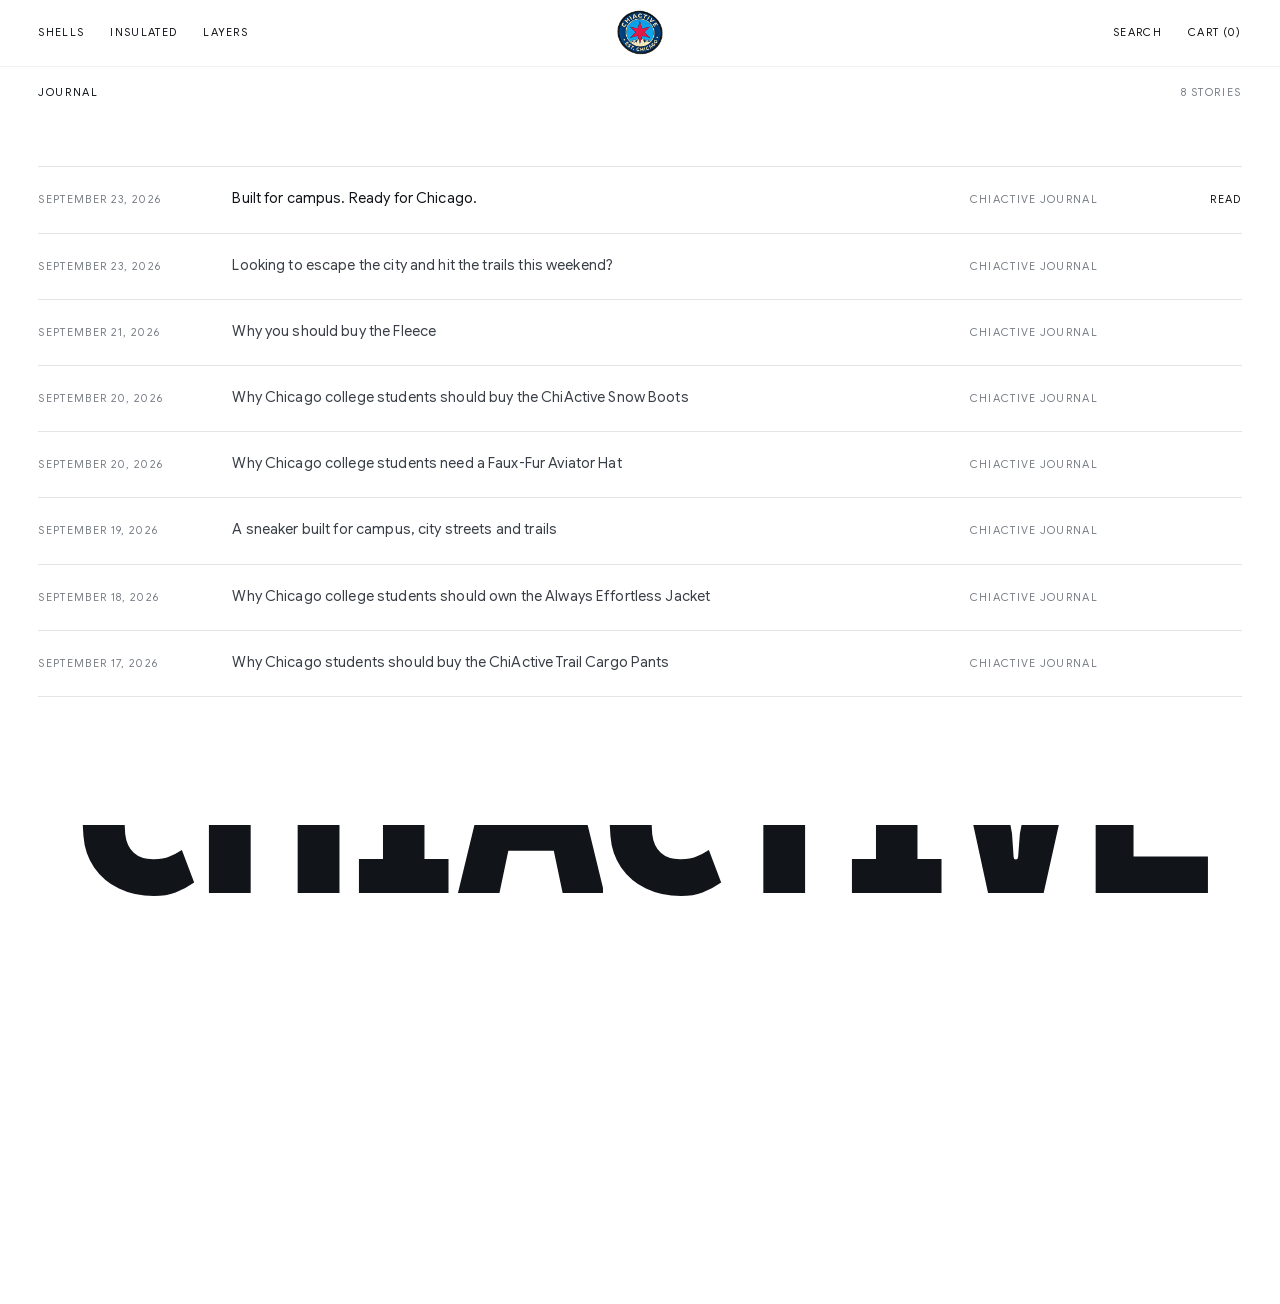
==== blog/index.html @ e617e43b "Update site" ====
<!DOCTYPE html>
<html lang="en" data-root="../">
<head>
<meta charset="UTF-8">
<meta name="viewport" content="width=device-width, initial-scale=1">
<title>Journal | ChiActive</title>
<meta name="description" content="Gear notes, Chicago weather and campus life, written by ChiActive students.">
<link rel="icon" href="../images/logo-badge-160.png">
<meta name="theme-color" content="#ffffff">
<meta property="og:type" content="website">
<meta property="og:site_name" content="ChiActive">
<meta property="og:title" content="Journal | ChiActive">
<meta property="og:description" content="Gear notes, Chicago weather and campus life, written by ChiActive students.">
<meta property="og:image" content="https://myraune.github.io/chiactive/images/ai/og-image.jpg">
<meta name="twitter:card" content="summary_large_image">
<link rel="stylesheet" href="../styles.css?v=c41">
</head>
<body>
<a class="skip" href="#main">Skip to content</a>
<div class="site-top">
<header class="e-hdr">
  <nav class="hdr-nav" aria-label="Main"><button class="menu-btn" type="button" aria-expanded="false" aria-controls="menu">Menu</button><a href="../shop.html#shells">Shells</a><a href="../shop.html#insulated">Insulated</a><a href="../shop.html#layers">Layers</a></nav>
  <a class="e-logo e-badge" href="../index.html" aria-label="ChiActive home"><img src="../images/logo-badge-160.png" alt="" width="46" height="46"></a>
  <div class="e-tools"><button type="button" data-open-search>Search</button><button type="button" data-open-cart aria-label="Open cart">Cart <span class="cart-count" aria-live="polite">0</span></button></div>
</header>
</div>
<div class="menu" id="menu" hidden><nav aria-label="Menu"><a href="../shop.html">Shop</a><a href="../shop.html#shells">Shells</a><a href="../shop.html#insulated">Insulated</a><a href="../shop.html#layers">Layers</a><a href="../blog/index.html">Journal</a><a href="../about.html">About</a></nav><div class="menu-sub"><a class="link" href="../checkout.html">Checkout</a></div></div>

<main id="main">
  <div class="page-bar"><h1>Journal</h1><span></span><p class="count">8 stories</p></div>
  <section class="jr"><ul class="jr-list"><li><a href="chiactive-urban-campus-backpack.html"><span class="jr-date">September 23, 2026</span><span class="jr-t">Built for campus. Ready for Chicago.</span><span class="jr-by" data-author>ChiActive Journal</span><span class="jr-go">Read</span></a></li><li><div><span class="jr-date">September 23, 2026</span><span class="jr-t">Looking to escape the city and hit the trails this weekend?</span><span class="jr-by" data-author>ChiActive Journal</span><span class="jr-go"></span></div></li><li><div><span class="jr-date">September 21, 2026</span><span class="jr-t">Why you should buy the Fleece</span><span class="jr-by" data-author>ChiActive Journal</span><span class="jr-go"></span></div></li><li><div><span class="jr-date">September 20, 2026</span><span class="jr-t">Why Chicago college students should buy the ChiActive Snow Boots</span><span class="jr-by" data-author>ChiActive Journal</span><span class="jr-go"></span></div></li><li><div><span class="jr-date">September 20, 2026</span><span class="jr-t">Why Chicago college students need a Faux-Fur Aviator Hat</span><span class="jr-by" data-author>ChiActive Journal</span><span class="jr-go"></span></div></li><li><div><span class="jr-date">September 19, 2026</span><span class="jr-t">A sneaker built for campus, city streets and trails</span><span class="jr-by" data-author>ChiActive Journal</span><span class="jr-go"></span></div></li><li><div><span class="jr-date">September 18, 2026</span><span class="jr-t">Why Chicago college students should own the Always Effortless Jacket</span><span class="jr-by" data-author>ChiActive Journal</span><span class="jr-go"></span></div></li><li><div><span class="jr-date">September 17, 2026</span><span class="jr-t">Why Chicago students should buy the ChiActive Trail Cargo Pants</span><span class="jr-by" data-author>ChiActive Journal</span><span class="jr-go"></span></div></li></ul></section>
</main>
<footer class="ftr">
  <div><p class="ftr-tag">Built for the four-season city.</p><p class="ftr-note">ChiActive Collection 01. Six jackets designed for Chicago college students. A class project for Intro to Interactive Marketing: nothing is for sale and no payment is taken.</p></div>
  <div><h2>Shop</h2><ul><li><a href="../shop.html#shells">Shells</a></li><li><a href="../shop.html#insulated">Insulated</a></li><li><a href="../shop.html#layers">Layers</a></li><li><a href="../shop.html">All jackets</a></li></ul></div>
  <div><h2>ChiActive</h2><ul><li><a href="../about.html">About</a></li><li><a href="../blog/index.html">Journal</a></li><li><a href="../checkout.html">Checkout</a></li></ul></div>
  <p class="ftr-word" aria-hidden="true" data-split="chars">CHIACTIVE</p>
</footer>
<script src="../js/products.js?v=c41"></script>
<script src="../js/main.js?v=c41"></script>
<script src="../js/motion.js?v=c41"></script>
</body>
</html>
---- styles.css ----
/* ChiActive — shared styles, v3 "Collection 01"
   Ultra-minimal storefront for ChiActive's own jackets. White page, small type, generous space.
   Product photos sit on pure white (images/ai/white/); --tile is overridden to white at the end of this file.
   Brand color only where it means something: cyan for focus and active states, red for sale.
   Brand source: ../brand-guidelines.md. The concept homepages in concepts/ load this file too
   (for the cart drawer, search and concept switcher) and add their own styles on top. */

/* ---------- Fonts (local, offline) ---------- */
@font-face { font-family: 'Finlandica Headline'; src: url('fonts/Finlandica-Bold.woff2') format('woff2'); font-weight: 700; font-display: swap; }
@font-face { font-family: 'Finlandica Headline'; src: url('fonts/Finlandica-Regular.woff2') format('woff2'); font-weight: 400; font-display: swap; }
@font-face { font-family: 'Google Sans'; src: url('fonts/GoogleSansFlex-Variable.woff2') format('woff2'); font-weight: 100 1000; font-display: swap; }

/* ---------- Tokens ---------- */
:root {
  --primary: #41B6E6;     /* cyan: focus, active states */
  --secondary: #2F3F53;   /* navy */
  --accent: #E4022B;      /* Chicago star red: sale */
  --cream: #F5E7BE;

  --bg: #FFFFFF;
  --tile: #EBEBED;        /* matches the studio photo backdrop */
  --line: #E4E4E7;
  --ink: #111418;         /* text */
  --muted: #7A7F87;

  --font-head: 'Finlandica Headline', 'Arial Narrow', 'Helvetica Neue', Arial, sans-serif;
  --font-body: 'Google Sans', 'Helvetica Neue', Arial, system-ui, sans-serif;
  --gutter: clamp(16px, 3vw, 40px);
  --header-h: 56px;
  --ease: cubic-bezier(.22, .61, .36, 1);   /* soft ease-out */
  --slow: 1.6s;
  --soft: .45s;
}

/* ---------- Base ---------- */
*, *::before, *::after { box-sizing: border-box; }
html { -webkit-text-size-adjust: 100%; }
body { margin: 0; background: var(--bg); color: var(--ink); font: 400 13px/1.6 var(--font-body); letter-spacing: .01em; -webkit-font-smoothing: antialiased; }
img { max-width: 100%; display: block; }
a { color: inherit; }
button { font: inherit; color: inherit; }
[hidden] { display: none !important; }
:focus-visible { outline: 2px solid var(--primary); outline-offset: 3px; }
.skip { position: absolute; left: 8px; top: -60px; z-index: 100; padding: 10px 14px; background: var(--ink); color: #fff; }
.skip:focus { top: 8px; }
.sr-only { position: absolute; width: 1px; height: 1px; overflow: hidden; clip: rect(0 0 0 0); white-space: nowrap; }
.wrap { padding-inline: var(--gutter); }

/* ---------- Type ---------- */
h1, h2, h3 { font-family: var(--font-head); font-weight: 400; text-transform: uppercase; letter-spacing: .02em; line-height: 1.05; margin: 0; text-wrap: balance; }
p { margin: 0; }
.small { font-size: 11px; letter-spacing: .12em; text-transform: uppercase; }
.muted { color: var(--muted); }
.link { font-size: 11px; letter-spacing: .12em; text-transform: uppercase; text-decoration: none; padding-bottom: 3px; background: linear-gradient(currentColor, currentColor) 0 100% / 100% 1px no-repeat; transition: background-size var(--soft) var(--ease), opacity var(--soft) var(--ease); }
.link:hover { background-size: 35% 1px; }

.btn {
  display: inline-flex; align-items: center; justify-content: center; gap: 12px;
  min-height: 46px; padding: 0 24px; border: 1px solid var(--ink); background: var(--ink); color: #fff;
  font: 500 11px var(--font-body); letter-spacing: .14em; text-transform: uppercase; text-decoration: none; cursor: pointer;
  transition: background var(--soft) var(--ease), color var(--soft) var(--ease), border-color var(--soft) var(--ease);
}
.btn:hover { background: transparent; color: var(--ink); }
.btn-block { width: 100%; }
.btn:disabled { opacity: .35; cursor: not-allowed; }

/* ---------- Header ---------- */
.hdr { position: sticky; top: 0; z-index: 40; background: rgba(255,255,255,.94); backdrop-filter: blur(10px); -webkit-backdrop-filter: blur(10px); }
.hdr-in { display: grid; grid-template-columns: 1fr auto 1fr; align-items: center; height: var(--header-h); padding-inline: var(--gutter); }
.hdr-nav { display: flex; gap: 26px; }
.hdr-nav a, .hdr-tools button, .menu-btn { font-size: 11px; letter-spacing: .14em; text-transform: uppercase; text-decoration: none; background: none; border: 0; padding: 6px 0; cursor: pointer; color: var(--ink); }
.hdr-nav a, .hdr-tools button { transition: opacity var(--soft) var(--ease); }
.hdr-nav a:hover, .hdr-tools button:hover { opacity: .5; }
.hdr-nav a[aria-current="page"] { border-bottom: 1px solid var(--ink); }
.menu-btn { display: none; }
.hdr-logo img { width: 34px; height: 34px; }
.hdr-tools { justify-self: end; display: flex; gap: 22px; }
.hdr-tools svg { display: none; }
.cart-count::before { content: "("; } .cart-count::after { content: ")"; }
.cart-count.bump { animation: bump .4s var(--ease); display: inline-block; }
@keyframes bump { 40% { color: var(--primary); transform: translateY(-2px); } }
.menu { position: fixed; inset: var(--header-h) 0 0 0; z-index: 39; background: #fff; padding: 24px var(--gutter); display: grid; align-content: start; gap: 28px; overflow-y: auto; }
.menu nav { display: grid; }
.menu nav a { font: 400 2.2rem/1.1 var(--font-head); text-transform: uppercase; text-decoration: none; padding: 10px 0; border-bottom: 1px solid var(--line); }
.menu .menu-sub { display: flex; gap: 20px; flex-wrap: wrap; }

/* ---------- Home ---------- */
.hero { position: relative; height: calc(100svh - var(--header-h)); min-height: 520px; max-height: 1000px; overflow: hidden; background: var(--tile); }
.hero img { width: 100%; height: 100%; object-fit: cover; object-position: 30% 40%; }
.hero-cap { position: absolute; left: var(--gutter); bottom: 28px; display: grid; gap: 10px; color: #fff; text-shadow: 0 1px 12px rgba(0,0,0,.25); }
.hero-cap .name { font: 400 clamp(1.4rem, 2.2vw, 2rem)/1 var(--font-head); text-transform: uppercase; letter-spacing: .03em; }
.hero-cap .link { color: #fff; justify-self: start; }
.hero-meta { position: absolute; right: var(--gutter); bottom: 28px; color: #fff; text-align: right; }

.intro { display: grid; justify-items: center; gap: 18px; text-align: center; padding: clamp(80px, 12vw, 180px) var(--gutter); }
.intro h1 { font-size: clamp(1.6rem, 3vw, 2.6rem); letter-spacing: .04em; }
.intro p { max-width: 46ch; color: var(--muted); font-size: 14px; }

.sec-head { display: flex; justify-content: space-between; align-items: baseline; gap: 20px; padding: 0 var(--gutter) 16px; }

.grid { display: grid; grid-template-columns: repeat(3, minmax(0, 1fr)); gap: 2px; }
.grid.four { grid-template-columns: repeat(4, minmax(0, 1fr)); }
.card { position: relative; display: grid; align-content: start; }
.card-img { position: relative; aspect-ratio: 1136 / 1408; overflow: hidden; background: var(--tile); }
.card-img img { width: 100%; height: 100%; object-fit: cover; transition: transform var(--slow) var(--ease), filter var(--slow) var(--ease); }
.card:hover .card-img img { transform: scale(1.035); filter: brightness(1.02); }
.card-name { background: linear-gradient(currentColor, currentColor) 0 100% / 0 1px no-repeat; transition: background-size var(--soft) var(--ease); padding-bottom: 2px; }
.card:hover .card-name { background-size: 100% 1px; }
.card-body { display: flex; justify-content: space-between; gap: 12px; padding: 12px 14px 32px; }
.card-name { text-decoration: none; font-size: 12px; letter-spacing: .06em; text-transform: uppercase; }
.card-name::after { content: ""; position: absolute; inset: 0; z-index: 1; }
.card-sub { color: var(--muted); font-size: 12px; }
.price { font-variant-numeric: tabular-nums; }
.price .now-sale { color: var(--accent); }
.price s { color: var(--muted); margin-left: 6px; }
.tag { position: absolute; left: 14px; top: 12px; z-index: 2; font-size: 10px; letter-spacing: .14em; text-transform: uppercase; }

.split { display: grid; grid-template-columns: repeat(2, minmax(0, 1fr)); gap: 2px; margin-top: clamp(80px, 10vw, 160px); }
.split-img { aspect-ratio: 1136 / 1408; overflow: hidden; background: var(--tile); }
.split-img img { width: 100%; height: 100%; object-fit: cover; }
.split-copy { display: grid; align-content: center; justify-items: start; gap: 18px; padding: clamp(32px, 6vw, 100px); }
.split-copy h2 { font-size: clamp(1.6rem, 2.6vw, 2.4rem); }
.split-copy p { max-width: 40ch; color: var(--muted); font-size: 14px; }

.wide { position: relative; margin-top: 2px; aspect-ratio: 1536 / 1024; max-height: 92vh; width: 100%; overflow: hidden; background: var(--tile); }
.wide img { width: 100%; height: 100%; object-fit: cover; }
.wide figcaption { position: absolute; left: var(--gutter); bottom: 24px; color: #fff; display: grid; gap: 8px; text-shadow: 0 1px 12px rgba(0,0,0,.3); }
.wide figcaption .link { color: #fff; justify-self: start; }

.notes { padding: clamp(80px, 10vw, 160px) var(--gutter) 0; display: grid; gap: 20px; }
.note-list { list-style: none; margin: 0; padding: 0; border-top: 1px solid var(--line); }
.note-list li { border-bottom: 1px solid var(--line); }
.note-list a, .note-list div { display: grid; grid-template-columns: 160px minmax(0, 1fr) auto; gap: 20px; padding: 18px 0; text-decoration: none; align-items: baseline; }
.note-list a { transition: opacity var(--soft) var(--ease), padding var(--soft) var(--ease); }
.note-list a:hover { opacity: .6; padding-left: 8px; }
.note-list .t { font-size: 14px; }

/* ---------- Shop / collection ---------- */
.page-head { display: grid; gap: 14px; padding: clamp(48px, 7vw, 100px) var(--gutter) 28px; }
.page-head h1 { font-size: clamp(2rem, 4vw, 3.4rem); }
.page-head p { max-width: 52ch; color: var(--muted); font-size: 14px; }
.crumbs { display: flex; gap: 8px; flex-wrap: wrap; font-size: 11px; letter-spacing: .1em; text-transform: uppercase; color: var(--muted); }
.crumbs a { text-decoration: none; }
.crumbs a:hover { color: var(--ink); }
.toolbar { display: flex; justify-content: space-between; align-items: center; flex-wrap: wrap; gap: 14px; padding: 0 var(--gutter) 18px; }
.chips { display: flex; gap: 20px; flex-wrap: wrap; }
.chip { background: none; border: 0; border-bottom: 1px solid transparent; padding: 4px 0; font-size: 11px; letter-spacing: .14em; text-transform: uppercase; color: var(--muted); cursor: pointer; }
.chip:hover { color: var(--ink); }
.chip[aria-pressed="true"] { color: var(--ink); border-color: var(--ink); }
.count { font-size: 11px; letter-spacing: .12em; text-transform: uppercase; color: var(--muted); }

/* ---------- Product page (Moncler layout, minimal) ---------- */
.pdp { display: grid; grid-template-columns: minmax(220px, 3fr) minmax(0, 6fr) minmax(280px, 3fr); min-height: calc(100svh - var(--header-h)); }
.pdp-story { display: grid; grid-template-columns: minmax(0, 1fr) 64px; gap: 20px; align-content: start; padding: 32px 20px 40px var(--gutter); }
.pdp-story .back { display: inline-block; font-size: 22px; line-height: 1; text-decoration: none; margin-bottom: 40px; }
.pdp-title { font-size: clamp(1.5rem, 2.2vw, 2.1rem); margin: 18px 0 18px; }
.pdp-desc { color: var(--muted); font-size: 13px; line-height: 1.7; display: grid; gap: 12px; }
.pdp-thumbs { display: grid; gap: 8px; align-content: start; position: sticky; top: calc(var(--header-h) + 32px); }
.pdp-thumb { padding: 0; border: 1px solid transparent; background: var(--tile); aspect-ratio: 4 / 5; overflow: hidden; cursor: pointer; opacity: .55; transition: opacity var(--soft) var(--ease), border-color var(--soft) var(--ease); }
.pdp-thumb img { width: 100%; height: 100%; object-fit: cover; }
.pdp-thumb:hover, .pdp-thumb[aria-pressed="true"] { opacity: 1; }
.pdp-thumb[aria-pressed="true"] { border-color: var(--ink); }
.pdp-stage { position: relative; background: var(--tile); overflow: hidden; cursor: zoom-in; min-height: 560px; }
.pdp-stage img { position: absolute; inset: 0; width: 100%; height: 100%; object-fit: contain; transition: opacity .6s var(--ease), transform .9s var(--ease); }
.pdp-stage.cover img { object-fit: cover; }
.pdp-stage.zoom { cursor: zoom-out; }
.pdp-stage.zoom img { transform: scale(2); }
.pdp-stage .idx { position: absolute; left: 18px; top: 16px; z-index: 2; font-size: 10px; letter-spacing: .14em; }
.pdp-buy { position: sticky; top: var(--header-h); align-self: start; display: grid; gap: 22px; padding: 40px var(--gutter) 40px 28px; }
.pdp-buy h1 { font-size: 1.4rem; }
.opt { display: grid; gap: 10px; }
.opt-head { display: flex; justify-content: space-between; font-size: 11px; letter-spacing: .12em; text-transform: uppercase; }
.opt-head b { font-weight: 400; color: var(--muted); }
.dot { display: inline-block; width: 18px; height: 18px; border-radius: 50%; box-shadow: 0 0 0 1px #fff, 0 0 0 2px var(--ink); }
.sizes { display: flex; flex-wrap: wrap; gap: 4px 18px; }
.size { min-width: 26px; min-height: 32px; padding: 0; border: 0; border-bottom: 1px solid transparent; background: none; cursor: pointer; font-size: 12px; letter-spacing: .06em; color: var(--muted); }
.size:hover { color: var(--ink); }
.size[aria-pressed="true"] { color: var(--ink); border-color: var(--ink); }
.size-guide { justify-self: start; background: none; border: 0; padding: 0; font-size: 11px; text-decoration: underline; text-underline-offset: 3px; cursor: pointer; color: var(--muted); }
.opt-error { color: var(--accent); font-size: 12px; }
.qty-row { display: flex; justify-content: space-between; align-items: center; }
.stepper { display: inline-grid; grid-template-columns: 34px 40px 34px; height: 38px; border: 1px solid var(--line); }
.stepper button { border: 0; background: none; cursor: pointer; font-size: 14px; }
.stepper button:hover { background: var(--tile); }
.stepper input, .stepper output { width: 100%; border: 0; text-align: center; font: 12px var(--font-body); background: none; display: grid; place-items: center; color: var(--ink); -moz-appearance: textfield; }
.stepper input::-webkit-inner-spin-button { -webkit-appearance: none; }
.fineprint { font-size: 11.5px; color: var(--muted); line-height: 1.6; }
.specs { width: 100%; border-collapse: collapse; font-size: 12.5px; }
.specs th, .specs td { text-align: left; font-weight: 400; padding: 8px 0; border-bottom: 1px solid var(--line); vertical-align: top; }
.specs th { color: var(--muted); width: 38%; }
.related { padding-top: clamp(80px, 9vw, 140px); }
dialog.sheet { width: min(520px, calc(100% - 32px)); padding: 0; border: 0; background: #fff; color: var(--ink); }
dialog.sheet::backdrop { background: rgba(0,0,0,.35); }
.sheet-head { display: flex; justify-content: space-between; align-items: center; padding: 16px 20px; border-bottom: 1px solid var(--line); }
.sheet-body { padding: 16px 20px 22px; display: grid; gap: 12px; }
.sheet-body table { width: 100%; border-collapse: collapse; font-variant-numeric: tabular-nums; }
.sheet-body th, .sheet-body td { text-align: left; font-weight: 400; padding: 8px 0; border-bottom: 1px solid var(--line); }
.sheet-body th { color: var(--muted); font-size: 11px; letter-spacing: .1em; text-transform: uppercase; }

/* ---------- Journal, about, checkout ---------- */
.article-head { display: grid; gap: 16px; padding: clamp(48px, 7vw, 100px) var(--gutter) 32px; max-width: 900px; }
.article-head h1 { font-size: clamp(1.8rem, 3.4vw, 3rem); }
.article-hero { margin: 0; background: var(--tile); }
.article-hero img { width: 100%; max-height: 820px; object-fit: contain; }
.article { max-width: 640px; margin: 0 auto; padding: 56px var(--gutter) 0; font-size: 15px; line-height: 1.75; }
.article > * + * { margin-top: 1.1em; }
.article h2 { font-size: 1.4rem; margin-top: 2em; }
.article h3 { font-size: 1.05rem; margin-top: 1.6em; }
.article .kicker { font: 400 1.3rem/1.3 var(--font-head); text-transform: uppercase; }
.about-grid { display: grid; grid-template-columns: repeat(2, minmax(0, 1fr)); gap: 2px; }
.about-copy { display: grid; gap: 22px; align-content: center; padding: clamp(32px, 6vw, 100px); }
.about-copy p { color: var(--muted); font-size: 14px; max-width: 46ch; }
.checkout { display: grid; grid-template-columns: minmax(0, 7fr) minmax(0, 5fr); gap: clamp(24px, 5vw, 80px); padding: 0 var(--gutter) 40px; align-items: start; }
.demo-note { padding: 12px 14px; background: var(--tile); font-size: 12.5px; }
.form { display: grid; gap: 28px; }
.form fieldset { border: 0; padding: 0; margin: 0; display: grid; grid-template-columns: repeat(2, minmax(0, 1fr)); gap: 14px; }
.form legend { font: 400 1.1rem var(--font-head); text-transform: uppercase; margin-bottom: 12px; }
.field { display: grid; gap: 6px; }
.field.full { grid-column: 1 / -1; }
.field label { font-size: 11px; letter-spacing: .1em; text-transform: uppercase; color: var(--muted); }
.field input { height: 44px; padding: 0 12px; border: 1px solid var(--line); border-radius: 0; font: 14px var(--font-body); background: #fff; color: var(--ink); }
.field input:focus { outline: none; border-color: var(--ink); }
.summary { position: sticky; top: calc(var(--header-h) + 20px); display: grid; gap: 18px; padding: 24px; background: #FAFAFA; }
.sum-lines { display: grid; gap: 14px; }
.sum-line { display: grid; grid-template-columns: 56px minmax(0, 1fr) auto; gap: 12px; align-items: center; font-size: 12.5px; }
.sum-line img { aspect-ratio: 4 / 5; object-fit: cover; background: var(--tile); }
.totals { display: grid; gap: 6px; padding-top: 14px; border-top: 1px solid var(--line); font-size: 12.5px; }
.totals div { display: flex; justify-content: space-between; }
.totals .grand { font-size: 14px; padding-top: 6px; }
.done { display: grid; gap: 18px; justify-items: start; padding: 0 var(--gutter); max-width: 640px; }

/* ---------- Cart drawer, search (shared with concepts) ---------- */
.scrim { position: fixed; inset: 0; z-index: 60; background: rgba(0,0,0,.3); opacity: 0; pointer-events: none; transition: opacity .3s; }
.scrim.open { opacity: 1; pointer-events: auto; }
.drawer { position: fixed; top: 0; right: 0; bottom: 0; z-index: 61; width: min(420px, 100%); background: #fff; color: #111418; font: 400 13px/1.6 var(--font-body); display: grid; grid-template-rows: auto minmax(0, 1fr) auto; transform: translateX(100%); transition: transform .4s var(--ease); visibility: hidden; }
.drawer.open { transform: none; visibility: visible; }
.drawer-head { display: flex; justify-content: space-between; align-items: center; padding: 14px 20px; border-bottom: 1px solid var(--line); }
.drawer-head h2 { font: 400 1.1rem var(--font-head); text-transform: uppercase; }
.x { width: 36px; height: 36px; display: grid; place-items: center; border: 0; background: none; cursor: pointer; color: inherit; }
.x svg { width: 16px; height: 16px; }
.drawer-body { overflow-y: auto; padding: 4px 20px; }
.line { display: grid; grid-template-columns: 76px minmax(0, 1fr); gap: 14px; padding-block: 16px; border-bottom: 1px solid var(--line); }
.line:last-child { border-bottom: 0; }
.line img { width: 76px; aspect-ratio: 4 / 5; object-fit: cover; background: var(--tile); }
.line-info { display: grid; gap: 3px; align-content: start; }
.line-top { display: flex; justify-content: space-between; gap: 10px; }
.line-name { text-decoration: none; font-size: 12px; letter-spacing: .06em; text-transform: uppercase; }
.line-meta { font-size: 12px; color: var(--muted); }
.line-actions { display: flex; justify-content: space-between; align-items: center; margin-top: 8px; }
.line .stepper { height: 32px; grid-template-columns: 28px 30px 28px; }
.remove { border: 0; background: none; padding: 0; font-size: 11px; letter-spacing: .1em; text-transform: uppercase; color: var(--muted); text-decoration: underline; text-underline-offset: 3px; cursor: pointer; }
.drawer-foot { display: grid; gap: 12px; padding: 18px 20px 22px; border-top: 1px solid var(--line); }
.drawer-foot .row { display: flex; justify-content: space-between; font-size: 13px; }
.drawer-foot small { color: var(--muted); font-size: 11.5px; }
.ship-note { font-size: 11.5px; color: var(--secondary); }
.empty { display: grid; gap: 14px; justify-items: start; padding-block: 28px; }
.empty p { color: var(--muted); }
.search { position: fixed; inset: 0 0 auto 0; z-index: 61; background: #fff; color: #111418; font: 400 13px/1.6 var(--font-body); padding: 20px var(--gutter) 28px; transform: translateY(-100%); visibility: hidden; transition: transform .4s var(--ease), visibility 0s .4s; max-height: 100vh; overflow-y: auto; }
.search.open { transform: none; visibility: visible; transition: transform .4s var(--ease); }
.search-bar { display: flex; align-items: center; gap: 14px; border-bottom: 1px solid #111418; }
.search-bar svg { width: 18px; height: 18px; }
.search-bar input { flex: 1; min-width: 0; height: 56px; border: 0; background: none; font: 400 1.6rem var(--font-head); text-transform: uppercase; color: inherit; }
.search-bar input:focus { outline: none; }
.search-results { display: grid; grid-template-columns: repeat(auto-fill, minmax(160px, 1fr)); gap: 20px 2px; margin-top: 20px; }
.search-results a { display: grid; gap: 8px; text-decoration: none; font-size: 12px; text-transform: uppercase; letter-spacing: .06em; }
.search-results img { aspect-ratio: 4 / 5; object-fit: cover; background: var(--tile); }
.search-empty { color: var(--muted); }

/* ---------- Concept switcher (bottom pill, on every homepage variant) ---------- */
.switcher { position: fixed; left: 50%; bottom: 16px; z-index: 50; transform: translateX(-50%); display: flex; align-items: center; gap: 2px; padding: 4px; background: rgba(17,20,24,.9); backdrop-filter: blur(8px); -webkit-backdrop-filter: blur(8px); border-radius: 999px; font: 400 11px var(--font-body); letter-spacing: .08em; max-width: calc(100% - 24px); overflow-x: auto; scrollbar-width: none; }
.switcher span { color: #8E949C; padding: 0 10px 0 12px; white-space: nowrap; }
.switcher a { color: #fff; text-decoration: none; padding: 7px 12px; border-radius: 999px; white-space: nowrap; transition: background var(--soft) var(--ease), color var(--soft) var(--ease); }
.switcher a:hover { background: rgba(255,255,255,.14); }
.switcher a[aria-current="page"] { background: #fff; color: #111418; }

/* ---------- Footer ---------- */
.ftr { margin-top: clamp(100px, 12vw, 200px); border-top: 1px solid var(--line); padding: 40px var(--gutter) 90px; display: grid; grid-template-columns: 2fr repeat(3, minmax(0, 1fr)); gap: 32px; font-size: 12px; }
.ftr h2 { font: 400 11px var(--font-body); letter-spacing: .14em; text-transform: uppercase; color: var(--muted); margin-bottom: 14px; }
.ftr ul { list-style: none; margin: 0; padding: 0; display: grid; gap: 8px; }
.ftr a { text-decoration: none; }
.ftr a { transition: opacity var(--soft) var(--ease); }
.ftr a:hover { opacity: .5; }
.ftr-tag { font: 400 1.3rem/1.15 var(--font-head); text-transform: uppercase; max-width: 16ch; margin-bottom: 12px; }
.ftr-note { color: var(--muted); max-width: 34ch; }

/* ---------- Load-in: the hero settles in slowly ---------- */
@media (prefers-reduced-motion: no-preference) {
  .hero img { animation: settle 2.4s var(--ease) both; }
  .hero-cap, .hero-meta { animation: rise 1.4s .5s var(--ease) both; }
  @keyframes settle { from { opacity: 0; transform: scale(1.06); } }
  @keyframes rise { from { opacity: 0; transform: translateY(12px); } }
}

/* ---------- Responsive ---------- */
@media (max-width: 1100px) {
  .grid.four { grid-template-columns: repeat(2, minmax(0, 1fr)); }
  .pdp { grid-template-columns: minmax(0, 7fr) minmax(280px, 5fr); }
  .pdp-story { grid-column: 1 / -1; grid-row: 2; grid-template-columns: 1fr; }
  .pdp-story .back { display: none; }
  .pdp-thumbs { position: static; grid-template-columns: repeat(auto-fill, 64px); order: 2; }
}
@media (max-width: 800px) {
  .hdr-nav a { display: none; }
  .menu-btn { display: inline-block; }
  .grid { grid-template-columns: repeat(2, minmax(0, 1fr)); }
  .split, .about-grid, .checkout { grid-template-columns: 1fr; }
  .wide { aspect-ratio: 4 / 5; }
  .note-list a, .note-list div { grid-template-columns: 1fr; gap: 4px; }
  .pdp { grid-template-columns: 1fr; min-height: 0; }
  .pdp-stage { min-height: 0; aspect-ratio: 1136 / 1408; }
  .pdp-buy { position: static; padding: 28px var(--gutter); }
  .summary { position: static; order: -1; }
  .ftr { grid-template-columns: 1fr 1fr; }
  .ftr > :first-child { grid-column: 1 / -1; }
  .form fieldset { grid-template-columns: 1fr; }
}
@media (prefers-reduced-motion: reduce) { *, *::before, *::after { transition-duration: .01ms !important; animation: none !important; } }

/* Quiet 16:9 campaign band (homepage) */
.wide-quiet { aspect-ratio: 1680 / 944; margin-top: clamp(80px, 10vw, 160px); }
.wide-quiet img { object-position: 20% 50%; }
/* Captions sit under the campaign images (white text disappears on snow). */
.wide { aspect-ratio: auto; max-height: none; overflow: visible; background: none; }
.wide img { aspect-ratio: 1536 / 1024; max-height: 92vh; background: var(--tile); }
.wide-quiet img { aspect-ratio: 1680 / 944; }
.wide figcaption { position: static; display: flex; justify-content: space-between; align-items: baseline; gap: 16px; padding: 14px var(--gutter) 0; color: var(--ink); text-shadow: none; }
.wide figcaption .link { color: var(--ink); }

/* ---------- Site header: editorial wordmark on studio grey (all pages) ---------- */
:root { --header-h: 66px; --studio: #E6E7E9; }
.site-top { position: sticky; top: 0; z-index: 40; background: rgba(230, 231, 233, .94); backdrop-filter: blur(10px); -webkit-backdrop-filter: blur(10px); }
.e-hdr { display: grid; grid-template-columns: 1fr auto 1fr; align-items: center; height: var(--header-h); padding-inline: var(--gutter); }
.e-hdr nav, .e-tools { display: flex; align-items: center; gap: 26px; font-size: 11px; letter-spacing: .12em; text-transform: uppercase; }
.e-hdr nav a, .e-tools button { color: var(--ink); text-decoration: none; background: none; border: 0; padding: 4px 0; cursor: pointer; font: inherit; letter-spacing: inherit; text-transform: inherit; transition: opacity var(--soft) var(--ease); }
.e-hdr nav a:hover, .e-tools button:hover { opacity: .5; }
.e-hdr nav a[aria-current="page"] { background: linear-gradient(currentColor, currentColor) 0 100% / 100% 1px no-repeat; }
.e-tools { justify-self: end; }
.e-logo { font: 700 30px/1 var(--font-head); letter-spacing: .02em; text-decoration: none; color: var(--ink); }
.ed-top { background: var(--studio); }
.menu { inset: var(--header-h) 0 0 0; }
@media (max-width: 800px) {
  .e-hdr nav a { display: none; }
  .e-hdr .menu-btn { display: inline-block; }
  .e-logo { font-size: 20px; }
  .e-tools { gap: 14px; }
  .e-tools [data-open-search] { display: none; }
}

/* Centered patch logo in the header, like Canada Goose's badge */
.e-badge { display: block; line-height: 0; }
.e-badge img { width: 46px; height: 46px; transition: transform .9s var(--ease); }
.e-badge:hover img { transform: rotate(-12deg); }
@media (max-width: 800px) { .e-badge img { width: 38px; height: 38px; } }

/* ---------- Loading screen (homepage, first visit per session) ---------- */
.loader { position: fixed; inset: 0; z-index: 100; display: grid; place-items: center; background: var(--studio); transition: transform 1.2s var(--ease), visibility 0s 1.2s; animation: loader-failsafe .01s 6s forwards; }
.loader.done { transform: translateY(-100%); visibility: hidden; }
html.seen .loader { display: none; }
.loader-in { display: grid; justify-items: center; gap: 18px; }
.loader img { width: 76px; height: 76px; animation: loader-badge 1.6s var(--ease) both; }
.loader-bar { width: 180px; height: 1px; background: rgba(17, 20, 24, .14); overflow: hidden; }
.loader-bar i { display: block; height: 100%; width: 100%; background: var(--ink); transform: scaleX(var(--p, 0)); transform-origin: 0 50%; transition: transform .6s var(--ease); }
.loader-row { display: flex; justify-content: space-between; width: 180px; font-size: 10px; letter-spacing: .14em; text-transform: uppercase; color: var(--muted); font-variant-numeric: tabular-nums; }
.loader.done .loader-in { opacity: 0; transform: translateY(-20px); transition: opacity .5s var(--ease), transform .8s var(--ease); }
@keyframes loader-badge { from { opacity: 0; transform: rotate(-120deg) scale(.7); } }
@keyframes loader-failsafe { to { visibility: hidden; opacity: 0; } }
@media (prefers-reduced-motion: reduce) { .loader { transition: none; } }

/* ---------- Loading screen v2: only the logo, a light beam sweeps across it ---------- */
.loader-in, .loader-bar, .loader-row { display: none; }
.loader-logo { position: relative; width: 92px; height: 92px; background: url('images/logo-badge.png') center / contain no-repeat; animation: loader-in 1s var(--ease) both; }
.loader-logo::after {
  content: ""; position: absolute; inset: 0;
  background: linear-gradient(105deg, transparent 44%, rgba(255,255,255,.18) 47%, rgba(255,255,255,.8) 49.6%, rgba(255,255,255,.8) 50.4%, rgba(255,255,255,.18) 53%, transparent 56%) no-repeat;
  background-size: 300% 100%; background-position: 150% 0;
  -webkit-mask: url('images/logo-badge.png') center / contain no-repeat; mask: url('images/logo-badge.png') center / contain no-repeat;
  animation: beam 1.5s .35s cubic-bezier(.45, 0, .2, 1) infinite;
}
.loader.done .loader-logo { opacity: 0; transform: scale(.94); transition: opacity .5s var(--ease), transform .8s var(--ease); }
@keyframes beam { 0% { background-position: 150% 0; } 70%, 100% { background-position: -50% 0; } }
@keyframes loader-in { from { opacity: 0; transform: scale(.92); } }

/* ---------- Product page v2: minimal (stacked photos + one quiet panel) ---------- */
.pd { display: grid; grid-template-columns: minmax(0, 7fr) minmax(320px, 4fr); }
.pd-media { display: grid; gap: 2px; }
.pd-media img { width: 100%; background: var(--tile); }
.pd-tile { aspect-ratio: 1136 / 1408; object-fit: cover; }
.pd-photo { aspect-ratio: 3 / 2; object-fit: cover; }
.pd-info { position: sticky; top: var(--header-h); align-self: start; display: grid; gap: 26px; padding: clamp(40px, 6vw, 96px) var(--gutter) 40px clamp(28px, 4vw, 64px); max-width: 520px; }
.pd-head { display: flex; justify-content: space-between; align-items: baseline; gap: 16px; }
.pd-head h1 { font-size: 1.35rem; letter-spacing: .04em; }
.pd-head .price { font-size: 13px; }
.pd-blurb { color: var(--muted); font-size: 13px; line-height: 1.7; max-width: 38ch; }
.pd form { display: grid; gap: 18px; }
.pd-color { display: flex; align-items: center; gap: 10px; font-size: 11px; letter-spacing: .12em; text-transform: uppercase; }
.pd-color .dot { width: 12px; height: 12px; }
.pd .sizes { gap: 4px 20px; }
.pd-more { border-top: 1px solid var(--line); }
.pd-more details { border-bottom: 1px solid var(--line); }
.pd-more summary { display: flex; justify-content: space-between; padding: 14px 0; cursor: pointer; list-style: none; font-size: 11px; letter-spacing: .12em; text-transform: uppercase; }
.pd-more summary::-webkit-details-marker { display: none; }
.pd-more summary::after { content: "+"; font-size: 14px; transition: transform var(--soft) var(--ease); }
.pd-more details[open] summary::after { transform: rotate(45deg); }
.pd-more details > div { padding-bottom: 16px; color: var(--muted); font-size: 13px; line-height: 1.7; display: grid; gap: 10px; }
@media (max-width: 800px) {
  .pd { grid-template-columns: 1fr; }
  .pd-media { grid-auto-flow: column; grid-auto-columns: 100%; overflow-x: auto; scroll-snap-type: x mandatory; scrollbar-width: none; }
  .pd-media img { scroll-snap-align: start; }
  .pd-photo { aspect-ratio: 1136 / 1408; }
  .pd-info { position: static; padding: 28px var(--gutter) 0; max-width: none; }
}
/* The beam is a slow light sweep, not movement: keep it even with reduced motion. */
@media (prefers-reduced-motion: reduce) {
  .loader .loader-logo::after { animation: beam 1.5s .35s cubic-bezier(.45, 0, .2, 1) infinite !important; }
}

/* ---------- Shop v2: one slim sticky bar, then only photos, names and prices ---------- */
.shop-bar { position: sticky; top: var(--header-h); z-index: 30; display: grid; grid-template-columns: 1fr auto 1fr; align-items: center; gap: 16px; padding: 18px var(--gutter); background: rgba(255,255,255,.94); backdrop-filter: blur(10px); -webkit-backdrop-filter: blur(10px); }
.shop-bar h1 { font: 400 11px var(--font-body); letter-spacing: .14em; }
.shop-bar .chips { gap: 24px; }
.shop-bar .count { justify-self: end; }
.shop .card-sub { display: none; }
.shop .card-body { padding: 12px 14px 36px; }
.shop .card-hidden { display: none; }
@media (max-width: 800px) {
  .shop-bar { grid-template-columns: 1fr auto; }
  .shop-bar h1 { display: none; }
  .shop-bar .chips { flex-wrap: nowrap; overflow-x: auto; scrollbar-width: none; gap: 18px; }
}

/* One design only: footer has three columns now that the concept links are gone. */
.ftr { grid-template-columns: 2fr 1fr 1fr; }
@media (max-width: 800px) { .ftr { grid-template-columns: 1fr 1fr; } }

/* Keep it white: header, homepage hero and loading screen on white instead of studio grey. */
:root { --studio: #FFFFFF; }
.site-top { background: rgba(255, 255, 255, .96); border-bottom: 1px solid rgba(17, 20, 24, .06); }

/* Everything white: product photos are on pure white now (images/ai/white/), so tiles are white too.
   Small UI surfaces keep a hint of grey so they still read as surfaces. */
:root { --tile: #FFFFFF; --surface: #F4F4F5; }
.demo-note, .stepper button:hover { background: var(--surface); }

/* Product card hover: a slow crossfade from the full jacket to a close-up of the chest patch,
   and a quiet quick-add row that rises from the bottom. Touch screens keep the plain photo. */
.card-img .card-main { transition: opacity 1s var(--ease), transform 1.8s var(--ease); }
.card-img .card-alt { position: absolute; inset: 0; opacity: 0; transform: scale(1.06); transition: opacity 1s var(--ease), transform 1.8s var(--ease); }
.quick { position: absolute; left: 12px; right: 12px; bottom: 12px; z-index: 2; display: flex; align-items: center; justify-content: space-between; gap: 6px; padding: 9px 10px 9px 14px; background: rgba(255, 255, 255, .88); -webkit-backdrop-filter: blur(10px); backdrop-filter: blur(10px); border: 1px solid rgba(17, 20, 24, .06); font-size: 10.5px; letter-spacing: .12em; text-transform: uppercase; opacity: 0; transform: translateY(10px); transition: opacity .6s var(--ease), transform .8s var(--ease); }
.quick span { color: var(--muted); }
.quick div { display: flex; flex-wrap: wrap; justify-content: flex-end; }
.quick button { background: none; border: 0; padding: 4px 6px; font: inherit; letter-spacing: inherit; color: var(--muted); cursor: pointer; transition: color .35s var(--ease); }
.quick button:hover, .quick button:focus-visible { color: var(--ink); }
@media (hover: hover) {
  .card:hover .card-img .card-main { opacity: 0; transform: scale(.98); filter: none; }
  .card:hover .card-img .card-alt { opacity: 1; transform: none; }
  .card:hover .quick, .card:focus-within .quick { opacity: 1; transform: none; }
}
@media (hover: none) { .quick, .card-alt { display: none; } }

/* ---------- Quiet pages: About, Journal, article ----------
   Same slim sticky bar as the shop, then straight to the content. No breadcrumbs, no big titles. */
.page-bar { position: sticky; top: var(--header-h); z-index: 30; display: grid; grid-template-columns: 1fr auto 1fr; align-items: center; gap: 16px; padding: 18px var(--gutter); background: rgba(255, 255, 255, .94); -webkit-backdrop-filter: blur(10px); backdrop-filter: blur(10px); }
.page-bar h1, .page-bar a, .page-bar p { margin: 0; font: 400 11px/1.4 var(--font-body); letter-spacing: .14em; text-transform: uppercase; color: var(--ink); text-decoration: none; }
.page-bar .count { justify-self: end; color: var(--muted); }
.page-bar a { justify-self: start; transition: opacity var(--soft) var(--ease); }
.page-bar a:hover { opacity: .5; }

/* About: photo left, one quiet column right that stays in view while the photo scrolls. */
.ab { display: grid; grid-template-columns: minmax(0, 1.2fr) minmax(0, 1fr); gap: clamp(32px, 7vw, 120px); align-items: start; padding-right: var(--gutter); }
.ab-media img { display: block; width: 100%; aspect-ratio: 1136 / 1408; object-fit: cover; }
.ab-text { position: sticky; top: calc(var(--header-h) + 90px); display: grid; gap: 26px; max-width: 420px; padding: clamp(24px, 5vw, 72px) 0; }
.ab-lead { margin: 0; font: 400 clamp(22px, 2.3vw, 32px)/1.15 var(--font-head); letter-spacing: -.005em; }
.ab-text p { margin: 0; font-size: 13px; line-height: 1.75; color: var(--muted); }
.ab-text .ab-lead { color: var(--ink); }
.ab-text .ab-label { margin-bottom: 10px; color: var(--ink); font-size: 11px; line-height: 1.4; }
.ab-text .link { justify-self: start; }
.ab-list { list-style: none; margin: 0; padding: 0; border-top: 1px solid var(--line); }
.ab-list a { display: flex; justify-content: space-between; gap: 16px; padding: 11px 0; border-bottom: 1px solid var(--line); text-decoration: none; color: var(--ink); }
.ab-list b { font-weight: 400; font-size: 11.5px; letter-spacing: .08em; text-transform: uppercase; background: linear-gradient(currentColor, currentColor) 0 100% / 0 1px no-repeat; transition: background-size var(--soft) var(--ease); padding-bottom: 2px; }
.ab-list a:hover b { background-size: 100% 1px; }
.ab-list span { color: var(--muted); font-size: 12px; }
.ab-wide { margin-top: clamp(80px, 10vw, 160px); }

/* Journal: one line per story, like the shop shows one line per jacket. */
.jr { padding: clamp(24px, 4vw, 48px) var(--gutter) clamp(80px, 10vw, 150px); }
.jr-list { list-style: none; margin: 0; padding: 0; border-top: 1px solid var(--line); }
.jr-list li > * { display: grid; grid-template-columns: 170px minmax(0, 1fr) 200px 48px; gap: 24px; align-items: baseline; padding: 20px 0; border-bottom: 1px solid var(--line); color: var(--ink); text-decoration: none; }
.jr-date, .jr-by, .jr-go { font-size: 11px; letter-spacing: .12em; text-transform: uppercase; color: var(--muted); }
.jr-go { justify-self: end; color: var(--ink); }
.jr-t { justify-self: start; font-size: 14.5px; padding-bottom: 2px; background: linear-gradient(currentColor, currentColor) 0 100% / 0 1px no-repeat; transition: background-size var(--soft) var(--ease); }
.jr-list a:hover .jr-t { background-size: 100% 1px; }
.jr-list div .jr-t { color: #3A3F47; }
.notes .jr-list { margin-top: 18px; }

/* Article: a centered, narrow column. */
.ar-head { display: grid; gap: 16px; justify-items: center; max-width: 760px; margin: 0 auto; padding: clamp(48px, 7vw, 96px) var(--gutter) clamp(32px, 4vw, 48px); text-align: center; }
.ar-head h1 { font-size: clamp(26px, 3.4vw, 44px); line-height: 1.08; }
.ar-img { max-width: 760px; margin: 0 auto; padding: 0 var(--gutter); }
.ar-img img { display: block; width: 100%; }
.ar .article { padding-bottom: clamp(80px, 10vw, 150px); font-size: 14.5px; }
.ar .article h2 { margin-top: 3em; font: 400 11px/1.4 var(--font-body); letter-spacing: .14em; color: var(--muted); }
.ar .article h3 { font: 600 14.5px/1.4 var(--font-body); text-transform: none; letter-spacing: 0; margin-top: 1.8em; }
.ar .article .kicker { font-size: 1.1rem; }

@media (max-width: 800px) {
  .ab { grid-template-columns: 1fr; padding-right: 0; }
  .ab-text { position: static; max-width: none; padding: 32px var(--gutter) 0; }
  .jr-list li > * { grid-template-columns: 1fr auto; gap: 6px 16px; padding: 18px 0; }
  .jr-t { grid-column: 1 / -1; order: -1; }
  .jr-go:empty { display: none; }
  .jr-by { justify-self: end; }
  .jr-go:not(:empty) { display: none; }
}

/* Fixes: figures are full-bleed (browsers add 40px side margins by default),
   and the About lead line needs more weight than the column's body text. */
figure { margin: 0; }
.ab-text .ab-lead { font: 400 clamp(22px, 2.3vw, 32px)/1.15 var(--font-head); color: var(--ink); }
@media (max-width: 800px) { .jr-list a .jr-t::after { content: " →"; } }

/* ---------- Product page v2: everything you need above the fold ----------
   Gallery (thumbnails + one large photo) left, buy panel right, then Anatomy, campaign, related. */
.pd.pd2 { grid-template-columns: minmax(0, 1fr) minmax(320px, 420px); gap: clamp(24px, 4vw, 72px); padding: 16px var(--gutter) 0; align-items: start; }
.g { position: sticky; top: calc(var(--header-h) + 16px); display: grid; grid-template-columns: 64px minmax(0, 1fr); gap: 16px; }
.g-thumbs { display: grid; gap: 8px; align-content: start; }
.g-thumbs button { padding: 0; border: 0; background: #fff; cursor: pointer; aspect-ratio: 4 / 5; overflow: hidden; opacity: .45; outline-offset: 2px; box-shadow: inset 0 -1px 0 transparent; transition: opacity var(--soft) var(--ease), box-shadow var(--soft) var(--ease); }
.g-thumbs button:hover { opacity: .8; }
.g-thumbs button[aria-current="true"] { opacity: 1; box-shadow: inset 0 -1px 0 var(--ink); }
.g-thumbs img { width: 100%; height: 100%; object-fit: cover; }
.g-stage { position: relative; height: calc(100svh - var(--header-h) - 40px); min-height: 460px; max-height: 920px; overflow: hidden; touch-action: pan-y; }
.g-stage img { position: absolute; inset: 0; width: 100%; height: 100%; object-fit: contain; opacity: 0; transform: scale(1.015); transition: opacity .8s var(--ease), transform 1.2s var(--ease); }
.g-stage img.g-photo { object-fit: cover; }
.g-stage img.on { opacity: 1; transform: none; }
.g-nav { position: absolute; right: 0; bottom: 0; display: flex; align-items: center; gap: 4px; padding: 10px 0; }
.g-count { margin-right: 10px; font-size: 11px; letter-spacing: .12em; color: var(--muted); }
.g-nav button { width: 34px; height: 34px; border: 0; background: rgba(255, 255, 255, .9); cursor: pointer; font-size: 14px; color: var(--ink); transition: opacity var(--soft) var(--ease); }
.g-nav button:hover { opacity: .5; }

.pi { position: sticky; top: calc(var(--header-h) + 16px); gap: 20px; padding: clamp(16px, 3vw, 40px) 0 32px; max-width: none; }
.pi .pd-head h1 { font-size: clamp(1.4rem, 2vw, 1.8rem); }
.pi form { gap: 14px; }
.pi-row { display: flex; justify-content: space-between; align-items: baseline; margin-top: 6px; }
.pi-ship { margin: 0; font-size: 12px; color: var(--muted); text-align: center; }
.pi-keys { list-style: none; margin: 0; padding: 0; display: grid; gap: 6px; font-size: 12.5px; }
.pi-keys li { display: grid; grid-template-columns: 82px 1fr; gap: 12px; }
.pi-keys span { color: var(--muted); font-size: 11px; letter-spacing: .1em; text-transform: uppercase; padding-top: 1px; }

/* Anatomy: numbered hotspots on the cut-out; the list and the dots highlight each other. */
.anat { padding: clamp(90px, 11vw, 170px) var(--gutter) 0; }
.anat-head { display: grid; gap: 12px; justify-items: center; text-align: center; margin-bottom: clamp(32px, 5vw, 64px); }
.anat-head h2 { font-size: clamp(26px, 3.4vw, 44px); }
.anat-body { display: grid; grid-template-columns: minmax(0, 1.3fr) minmax(0, 1fr); gap: clamp(32px, 6vw, 100px); align-items: center; max-width: 1180px; margin: 0 auto; }
.anat-fig { position: relative; width: min(100%, calc(min(76svh, 720px) * (var(--ar)))); aspect-ratio: var(--ar); justify-self: center; }
.anat-fig img { width: 100%; height: 100%; display: block; }
.hs { position: absolute; width: 30px; height: 30px; margin: -15px 0 0 -15px; padding: 0; border: 0; border-radius: 50%; background: #fff; color: var(--ink); font-size: 11px; cursor: pointer; box-shadow: 0 0 0 1px rgba(14, 15, 17, .9), 0 4px 14px rgba(14, 15, 17, .18); transition: background .4s var(--ease), color .4s var(--ease), transform .5s var(--ease); }
.hs::before { content: ""; position: absolute; inset: -7px; border-radius: 50%; border: 1px solid rgba(255, 255, 255, .9); opacity: 0; transform: scale(.7); transition: opacity .5s var(--ease), transform .7s var(--ease); }
.hs.on { background: var(--ink); color: #fff; transform: scale(1.12); }
.hs.on::before { opacity: 1; transform: none; }
.anat-list { list-style: none; margin: 0; padding: 0; border-top: 1px solid var(--line); }
.anat-list li { display: grid; grid-template-columns: 34px 1fr; gap: 12px; padding: 16px 0; border-bottom: 1px solid var(--line); cursor: default; outline: none; opacity: .4; transition: opacity .5s var(--ease); }
.anat-list li.on, .anat-list li:focus-visible { opacity: 1; }
.anat-list .n { display: grid; place-items: center; width: 24px; height: 24px; border: 1px solid currentColor; border-radius: 50%; font-size: 10.5px; }
.anat-list li.on .n { background: var(--ink); color: #fff; border-color: var(--ink); }
.anat-list b { display: block; font-weight: 400; font-size: 12px; letter-spacing: .1em; text-transform: uppercase; }
.anat-list p { margin: 4px 0 0; font-size: 13px; color: var(--muted); line-height: 1.6; }
.pd-wide { margin-top: clamp(90px, 11vw, 170px); }

/* Buy bar: slides up once the main Add to cart button has scrolled away. */
.buybar { position: fixed; left: 50%; bottom: 16px; z-index: 40; display: flex; align-items: center; gap: 14px; width: min(560px, calc(100% - 2 * var(--gutter))); padding: 8px 8px 8px 10px; background: rgba(255, 255, 255, .94); -webkit-backdrop-filter: blur(12px); backdrop-filter: blur(12px); border: 1px solid rgba(14, 15, 17, .08); box-shadow: 0 10px 40px rgba(14, 15, 17, .1); transform: translate(-50%, 140%); transition: transform .7s var(--ease); }
.buybar.show { transform: translate(-50%, 0); }
.buybar img { width: 44px; height: 54px; object-fit: cover; }
.buybar p { flex: 1; margin: 0; display: grid; font-size: 12px; }
.buybar b { font-weight: 400; letter-spacing: .08em; text-transform: uppercase; font-size: 11.5px; }
.buybar span { color: var(--muted); }
.buybar .btn { padding: 14px 22px; white-space: nowrap; }

@media (max-width: 900px) {
  .pd.pd2 { grid-template-columns: 1fr; padding: 0; gap: 0; }
  .g { position: static; grid-template-columns: 1fr; }
  .g-thumbs { display: none; }
  .g-stage { height: auto; min-height: 0; aspect-ratio: 4 / 5; }
  .g-nav { padding: 10px var(--gutter); }
  .pi { position: static; padding: 24px var(--gutter) 0; }
  .anat-body { grid-template-columns: 1fr; }
  .anat-fig { width: min(100%, calc(62svh * (var(--ar)))); }
  .hs { width: 26px; height: 26px; margin: -13px 0 0 -13px; }
}
@media (prefers-reduced-motion: reduce) { .buybar { transition: none; } }

/* Checkout: the shop's slim bar, numbered steps, underline-only fields, no grey boxes. */
.co .checkout { grid-template-columns: minmax(0, 1fr) minmax(300px, 400px); gap: clamp(32px, 7vw, 120px); padding: clamp(24px, 4vw, 56px) var(--gutter) clamp(80px, 10vw, 140px); }
.co .page-bar .count { justify-self: end; }
.co .form { gap: 44px; max-width: 640px; }
.co .form fieldset { gap: 22px 24px; }
.co .form legend { display: flex; gap: 14px; margin-bottom: 18px; font: 400 11px/1.4 var(--font-body); letter-spacing: .14em; text-transform: uppercase; }
.co .form legend span { color: var(--muted); }
.co .field input { height: 40px; padding: 0; border: 0; border-bottom: 1px solid var(--line); background: transparent; transition: border-color var(--soft) var(--ease); }
.co .field input:focus { border-color: var(--ink); }
.co .demo-note { margin: -28px 0 0; padding: 0; background: none; color: var(--muted); font-size: 11.5px; text-align: center; }
.co .summary { padding: 0; background: none; gap: 16px; }
.co .summary h2 { padding-bottom: 14px; border-bottom: 1px solid var(--line); }
.co .done { justify-items: center; text-align: center; margin: 0 auto; padding: clamp(80px, 12vw, 160px) var(--gutter); }
@media (max-width: 800px) { .co .checkout { grid-template-columns: 1fr; } }
.co .summary { top: calc(var(--header-h) + 76px); }
.co .ship-note { margin: 0; font-size: 12px; color: var(--muted); }
.co .ship-note:empty { display: none; }

/* ---------- Unzip intro (homepage, animated by js/zip.js) ----------
   A tall section with a pinned stage: the scroll distance is what drives the zip. */
.zip { position: relative; height: 420vh; background: #fff; }
.zip-pin { position: sticky; top: var(--header-h); height: calc(100svh - var(--header-h)); overflow: hidden; }
.zip-word { position: absolute; left: 50%; top: 50%; margin: 0; transform: translate(-50%, -54%); font: 700 21vw/.8 var(--font-head); letter-spacing: -.035em; color: #0E0F11; white-space: nowrap; pointer-events: none; will-change: transform, opacity; }
.zip-jacket { position: absolute; left: 50%; bottom: 4%; height: 86%; aspect-ratio: 780 / 1100; transform: translateX(-50%); z-index: 2; }
.zip-cam { position: absolute; inset: 0; perspective: 1600px; will-change: transform; }
.zj { position: absolute; inset: 0; width: 100%; height: 100%; object-fit: contain; will-change: transform, clip-path; user-select: none; -webkit-user-drag: none; }
/* The lining: only visible inside the jacket's outline, so it shows through the opening zip. */
.zip-lining { position: absolute; inset: 0; -webkit-mask-size: 100% 100%; mask-size: 100% 100%; -webkit-mask-repeat: no-repeat; mask-repeat: no-repeat;
  background-color: #E8EBEF;
  background-image:
    linear-gradient(90deg, transparent 38%, rgba(14, 15, 17, .22) 50%, transparent 62%),
    repeating-linear-gradient(45deg, rgba(14, 15, 17, .07) 0 1px, transparent 1px 18px),
    repeating-linear-gradient(-45deg, rgba(14, 15, 17, .07) 0 1px, transparent 1px 18px),
    radial-gradient(ellipse 60% 40% at 50% 30%, rgba(255, 255, 255, .8), transparent 70%);
  transform-origin: 50% 46%; will-change: transform, opacity; }
.zip-label { position: absolute; left: 50%; top: 15%; transform: translateX(-50%); display: grid; gap: 2px; padding: 6px 10px 7px; background: var(--secondary); color: #fff; font-size: clamp(6px, .9vh, 9px); letter-spacing: .14em; text-transform: uppercase; text-align: center; white-space: nowrap; }
.zip-label b { font: 700 clamp(9px, 1.5vh, 14px)/1 var(--font-head); letter-spacing: .08em; }
.zip-pull { position: absolute; left: 50%; top: 12%; z-index: 3; width: 28px; height: 64px; margin: -6px 0 0 -14px; padding: 0; border: 0; background: none; cursor: grab; touch-action: none; filter: drop-shadow(0 4px 6px rgba(0, 0, 0, .25)); transition: scale .4s var(--ease); }
.zip-pull:hover { scale: 1.08; }
.zip-drag .zip-pull { cursor: grabbing; scale: 1.12; }
.zip-pull svg { display: block; width: 100%; height: 100%; }
.zip-hint { position: absolute; left: calc(100% + 14px); top: 22px; font-size: 10.5px; letter-spacing: .16em; text-transform: uppercase; white-space: nowrap; color: var(--ink); background: #fff; padding: 5px 9px; animation: zip-nudge 2.4s var(--ease) infinite; }
.zip-hint::before { content: ""; position: absolute; right: 100%; top: 50%; width: 10px; border-top: 1px solid var(--ink); }
@keyframes zip-nudge { 50% { transform: translateY(5px); } }
.zip-cue { position: absolute; left: 50%; bottom: 18px; transform: translateX(-50%); margin: 0; color: var(--muted); z-index: 3; }
/* Inside: Collection 01, which rises out of the lining. */
.zip-inside { position: absolute; inset: 0; z-index: 4; display: grid; align-content: center; justify-items: center; gap: clamp(18px, 3.5vh, 40px); padding: 0 var(--gutter); pointer-events: none; }
.zip-in .zip-inside { pointer-events: auto; }
.zi-head { display: grid; gap: 10px; justify-items: center; text-align: center; opacity: 0; }
.zi-head h2 { font-size: clamp(26px, 3.6vw, 52px); }
.zi-row { display: grid; grid-template-columns: repeat(6, minmax(0, 1fr)); gap: clamp(10px, 2.4vw, 40px); width: min(1320px, 100%); }
.zi-item { display: grid; gap: 4px; justify-items: center; text-align: center; text-decoration: none; color: var(--ink); opacity: 0; }
.zi-item img { width: 100%; height: clamp(150px, 34vh, 380px); object-fit: contain; object-position: 50% 100%; margin-bottom: 10px; transition: transform .8s var(--ease); }
.zi-item:hover img { transform: translateY(-8px); }
.zi-item b { font-weight: 400; font-size: 11px; letter-spacing: .1em; text-transform: uppercase; }
.zi-item span { font-size: 12px; color: var(--muted); }
.zi-all { opacity: 0; }
@media (max-width: 800px) {
  .zip { height: 360vh; }
  .zip-jacket { height: auto; width: min(84vw, calc((100svh - var(--header-h)) * .5)); bottom: 13%; }
  .zip-word { top: 42%; }
  .zip-hint { left: auto; right: calc(100% + 14px); }
  .zip-hint::before { right: auto; left: 100%; }
  .zi-row { grid-template-columns: repeat(3, minmax(0, 1fr)); row-gap: 18px; }
  .zi-item img { height: clamp(90px, 16vh, 170px); }
}
/* Reduced motion: no pinning or unzipping; the collection is simply shown. */
.zip-still { height: auto; }
.zip-still .zip-pin { position: static; height: auto; overflow: visible; padding: clamp(48px, 8vw, 96px) 0; }
.zip-still .zip-word, .zip-still .zip-jacket, .zip-still .zip-cue { display: none; }
.zip-still .zip-inside { position: static; pointer-events: auto; }
.zip-still .zi-head, .zip-still .zi-item, .zip-still .zi-all { opacity: 1; }

/* =====================================================================================
   MOTION (js/motion.js) and the HOMEPAGE FILM (js/zip.js, js/home.js)
   ===================================================================================== */
html { scroll-behavior: auto; }

/* Split text: words or letters rise out of a mask when they enter. */
.sw { display: inline-block; white-space: nowrap; }
.sm { display: inline-block; overflow: hidden; vertical-align: top; padding: .1em .02em .12em; margin: -.1em -.02em -.12em; }
.si { display: inline-block; }
.cx-motion [data-split] .si { transform: translate3d(0, 112%, 0); transition: transform 1.15s var(--ease) calc(var(--i) * 42ms); }
.cx-motion [data-split="chars"] .si { transition-delay: calc(var(--i) * 32ms); }
.cx-motion [data-split].is-in .si { transform: none; }

/* Image reveal: the frame unmasks upward while the photo settles. */
.cx-motion [data-reveal="mask"] .gl-in { clip-path: inset(100% 0 0 0); transition: clip-path 1.5s var(--ease); }
.cx-motion [data-reveal="mask"].is-in .gl-in { clip-path: inset(0 0 0 0); }
.cx-motion [data-reveal="mask"] .gl-in img { transform: scale(1.25); transition: transform 2.2s var(--ease); }
.cx-motion [data-reveal="mask"].is-in .gl-in img { transform: scale(1.02); }

/* Header slides away while you scroll down the homepage and comes back on the way up. */
.site-top { transition: transform .6s var(--ease); }
.site-top.is-hidden { transform: translateY(-100%); }

/* Magnetic buttons ease back when the pointer leaves. */
[data-magnetic] { display: inline-block; transition: transform .6s var(--ease); }

/* Page transitions (Chrome, Edge, Safari 18+): pages cross-fade and the jacket photo flies
   from the list into the product page. Browsers without support just navigate normally. */
@view-transition { navigation: auto; }
::view-transition-old(root) { animation: vt-out .35s var(--ease) both; }
::view-transition-new(root) { animation: vt-in .6s var(--ease) both; }
::view-transition-group(*) { animation-duration: .75s; animation-timing-function: cubic-bezier(.22, .61, .36, 1); }
@keyframes vt-out { to { opacity: 0; transform: translateY(-12px); } }
@keyframes vt-in { from { opacity: 0; transform: translateY(16px); } }
@media (prefers-reduced-motion: reduce) { @view-transition { navigation: none; } }

/* Footer curtain: the page lifts off a footer that waits underneath, with a giant wordmark. */
#main { position: relative; z-index: 1; background: #fff; }
.ftr { position: sticky; bottom: 0; z-index: 0; margin-top: 0; padding-top: 56px; padding-bottom: 0; overflow: hidden; background: #fff; }
.ftr-word { grid-column: 1 / -1; margin: clamp(24px, 4vw, 56px) 0 -.5vw; font: 700 20.4vw/.8 var(--font-head); letter-spacing: -.045em; text-align: center; white-space: nowrap; color: var(--ink); }
#main > :last-child { margin-bottom: 0; }
.home-ed #main { padding-bottom: clamp(80px, 10vw, 160px); }

/* ---------- Unzip intro: full-height stage, zipper teeth, entrance choreography ---------- */
.zip-pin { top: 0; height: 100svh; }
.zj { position: absolute; inset: 0; }
.zj img { display: block; width: 100%; height: 100%; object-fit: contain; user-select: none; -webkit-user-drag: none; }
.zt { position: absolute; top: 12%; bottom: 8%; width: .9%; opacity: calc(var(--open, 0) * 8);
  background: repeating-linear-gradient(180deg, #D7DBE0 0 1.5px, #3A4048 1.5px 3.5px); box-shadow: 0 0 6px rgba(0, 0, 0, .25); }
.zj-lt .zt, .zj-lb .zt { left: 49.1%; }
.zj-rt .zt, .zj-rb .zt { left: 50%; }
.zip-word .sm { padding: .14em 0 .04em; margin: -.14em 0 -.04em; }
.cx-motion .zip-word .si { transform: translate3d(0, 105%, 0); transition: transform 1.4s var(--ease) calc(var(--i) * 70ms + .1s); }
.cx-ready .zip-word .si { transform: none; }
.cx-motion .zip-jacket { translate: 0 9vh; opacity: 0; transition: translate 1.8s var(--ease) .45s, opacity 1.2s var(--ease) .45s; }
.cx-ready .zip-jacket { translate: 0 0; opacity: 1; }
.cx-motion .zip-cue { transition: translate 1s var(--ease) 1.4s; }

/* ---------- Manifesto: the sentence lights up word by word ---------- */
.mf { display: grid; gap: 28px; max-width: 1500px; margin: 0 auto; padding: clamp(120px, 16vw, 240px) var(--gutter) clamp(60px, 8vw, 120px); }
.mf-text { margin: 0; font: 400 clamp(30px, 4.7vw, 80px)/1.04 var(--font-head); letter-spacing: -.01em; text-transform: uppercase; }
.cx-motion .mw { opacity: .14; }

/* ---------- Marquee: outlined type that reacts to scroll speed ---------- */
.mq { overflow: hidden; padding: clamp(20px, 3vw, 40px) 0 clamp(80px, 10vw, 150px); }
.mq-track { display: flex; width: max-content; will-change: transform; }
.mq-group { display: flex; align-items: center; flex-shrink: 0; }
.mq span { padding: 0 .22em; font: 700 clamp(64px, 11vw, 190px)/1 var(--font-head); letter-spacing: -.03em; text-transform: uppercase; white-space: nowrap; color: transparent; -webkit-text-stroke: 1.5px var(--ink); }
.mq i { font-style: normal; font-size: clamp(28px, 4vw, 70px); color: var(--accent); }

/* ---------- Seasons: pinned stage, four full-screen panels slide sideways ---------- */
.ss { position: relative; height: 420vh; background: #0B0F16; }
.ss-stage { position: sticky; top: 0; height: 100svh; overflow: hidden; }
.ss-track { display: flex; width: 400vw; height: 100%; will-change: transform; }
.ss-panel { position: relative; flex: 0 0 100vw; height: 100%; overflow: hidden; color: #fff; }
.ss-media { position: absolute; top: 0; bottom: 0; left: -24vw; right: -24vw; will-change: transform; }
.ss-media img { width: 100%; height: 100%; object-fit: cover; }
.ss-shade { position: absolute; inset: 0; background: linear-gradient(180deg, rgba(8, 12, 18, .5) 0%, rgba(8, 12, 18, 0) 32%, rgba(8, 12, 18, 0) 50%, rgba(8, 12, 18, .66) 100%); }
.ss-dark { background: radial-gradient(ellipse 60% 70% at 50% 40%, #1B2636 0%, #0B0F16 72%); }
.ss-rain { position: absolute; inset: 0; width: 100%; height: 100%; }
.ss-hero-cut { position: absolute; left: 50%; bottom: -2%; height: 92%; width: auto; translate: -50% 0; filter: drop-shadow(0 40px 50px rgba(0, 0, 0, .55)); will-change: transform; }
.ss-month { position: absolute; left: var(--gutter); bottom: 3vh; margin: 0; font: 700 clamp(70px, 17vw, 290px)/.78 var(--font-head); letter-spacing: -.045em; text-transform: uppercase; white-space: nowrap; will-change: transform; }
.ss-night .ss-month { color: transparent; -webkit-text-stroke: 1.5px rgba(255, 255, 255, .85); }
.ss-info { position: absolute; right: var(--gutter); top: 15vh; display: grid; justify-items: end; gap: 12px; text-align: right; will-change: transform, opacity; }
.ss-temp { display: flex; align-items: flex-start; margin: 0; font: 700 clamp(60px, 9vw, 160px)/.82 var(--font-head); letter-spacing: -.03em; font-variant-numeric: tabular-nums; }
.ss-temp span { margin: .06em 0 0 .04em; font-size: .36em; }
.ss-line { max-width: 24ch; margin: 0; font-size: clamp(14px, 1.25vw, 18px); line-height: 1.45; }
.ss-chip { position: absolute; right: var(--gutter); bottom: 5vh; display: flex; align-items: center; gap: 14px; padding: 8px 18px 8px 8px; background: rgba(255, 255, 255, .93); -webkit-backdrop-filter: blur(10px); backdrop-filter: blur(10px); color: var(--ink); text-decoration: none; will-change: transform, opacity; }
.ss-chip img { width: 52px; height: 62px; object-fit: contain; }
.ss-chip span { display: grid; font-size: 12px; color: var(--muted); }
.ss-chip b { font-weight: 400; font-size: 11px; letter-spacing: .1em; text-transform: uppercase; color: var(--ink); }
.ss-chip i { margin-left: 10px; font-style: normal; transition: transform .5s var(--ease); }
.ss-chip:hover i { transform: translateX(5px); }
.ss-ui { position: absolute; left: var(--gutter); right: var(--gutter); top: 24px; z-index: 2; display: flex; align-items: center; gap: 18px; color: #fff; }
.ss-ui .ss-count { margin-left: auto; }
.ss-bars { display: flex; gap: 6px; }
.ss-bars i { display: block; width: clamp(24px, 3vw, 44px); height: 2px; overflow: hidden; background: rgba(255, 255, 255, .28); }
.ss-bars span { display: block; height: 100%; background: #fff; transform: scaleX(0); transform-origin: 0 50%; }

/* ---------- The star: zoom into the patch, then into the star ---------- */
.st { position: relative; height: 460vh; background: #fff; }
.st-stage { position: sticky; top: 0; height: 100svh; overflow: hidden; }
.st-cam { position: absolute; left: 0; top: 0; transform-origin: 0 0; will-change: transform; }
.st-jacket { position: absolute; inset: 0; width: 100%; height: 100%; }
.st-badge { position: absolute; left: 55.02%; top: 30.68%; width: 6.87%; height: 5.54%; opacity: 0; }
.st-bg { position: absolute; inset: 0; background: #10ACF3; opacity: 0; }
.st-svg { position: absolute; inset: 0; width: 100%; height: 100%; opacity: 0; overflow: visible; }
.st-star { fill: #FB1A4C; }
.st-fig { position: absolute; left: var(--gutter); top: 26px; margin: 0; }
.st-look { position: absolute; left: 50%; bottom: 4vh; margin: 0; transform: translateX(-50%); font: 400 clamp(20px, 2vw, 30px) var(--font-head); letter-spacing: .02em; text-transform: uppercase; white-space: nowrap; }
.st-notes { position: absolute; left: var(--gutter); bottom: 5vh; display: grid; gap: 6px; color: #fff; opacity: 0; }
.st-notes p { margin: 0; }
.st-final { position: absolute; inset: 0; display: grid; place-content: center; justify-items: center; gap: 24px; padding: 0 var(--gutter); color: #fff; text-align: center; opacity: 0; pointer-events: none; }
.st-final p { margin: 0; }
.st-final h2 { max-width: 15ch; font-size: clamp(36px, 5.6vw, 96px); line-height: .98; }
.st-final .link { color: #fff; }

/* ---------- Gallery: three drifting columns ---------- */
.gl { overflow: hidden; padding: clamp(110px, 13vw, 210px) var(--gutter) clamp(60px, 8vw, 120px); }
.gl-head { display: grid; justify-items: center; gap: 16px; margin-bottom: clamp(56px, 8vw, 120px); text-align: center; }
.gl-head h2 { max-width: 14ch; font-size: clamp(34px, 4.8vw, 80px); }
.gl-cols { display: grid; grid-template-columns: repeat(3, minmax(0, 1fr)); gap: clamp(14px, 2.6vw, 44px); align-items: start; }
.gl-col { display: grid; gap: clamp(14px, 2.6vw, 44px); will-change: transform; }
.gl-col:nth-child(2) { margin-top: 22vh; }
.gl-col:nth-child(3) { margin-top: 8vh; }
.gl-fig { margin: 0; }
.gl-in { overflow: hidden; aspect-ratio: 4 / 5; background: var(--surface); }
.gl-in img { width: 100%; height: 100%; object-fit: cover; }
.gl-fig figcaption { margin-top: 12px; color: var(--muted); }
.home-ed .notes { padding-top: clamp(60px, 8vw, 120px); }

@media (max-width: 800px) {
  .ss { height: 380vh; }
  .ss-info { top: 11vh; }
  .ss-month { font-size: 19.5vw; bottom: 16vh; }
  .ss-chip { left: var(--gutter); right: var(--gutter); bottom: 3vh; }
  .ss-hero-cut { height: 64%; bottom: 14vh; }
  .ss-ui { top: 18px; }
  .st { height: 400vh; }
  .gl-cols { grid-template-columns: 1fr 1fr; }
  .gl-col:nth-child(3) { grid-column: 1 / -1; grid-template-columns: 1fr 1fr; margin-top: 0; }
  .gl-col:nth-child(2) { margin-top: 10vh; }
  .mq span { -webkit-text-stroke-width: 1px; }
}

/* Reduce motion: no pinned scenes. Seasons stack vertically, the star scene shows the patch. */
.cx-still .ss { height: auto; }
.cx-still .ss-stage { position: static; height: auto; }
.cx-still .ss-track { display: block; width: auto; }
.cx-still .ss-panel { height: 90svh; }
.cx-still .ss-media { left: 0; right: 0; }
.cx-still .st { height: auto; }
.cx-still .st-stage { position: static; height: auto; display: grid; place-items: center; padding: 100px var(--gutter); background: var(--accent); }
.cx-still .st-cam, .cx-still .st-bg, .cx-still .st-svg, .cx-still .st-fig, .cx-still .st-look, .cx-still .st-notes { display: none; }
.cx-still .st-final { position: static; opacity: 1; pointer-events: auto; }
/* Seasons: the product card sits under the temperature, and the text gets a soft shadow for bright skies. */
.ss-info { text-shadow: 0 2px 24px rgba(8, 12, 18, .45); }
.ss-chip { position: static; margin-top: 14px; text-shadow: none; }
.ss-line { font-size: clamp(15px, 1.35vw, 20px); }
@media (max-width: 800px) { .ss-chip { margin-top: 8px; } }

/* Unzip intro v2 (WebGL): the jacket is drawn on a full-screen canvas; the pull rides on top. */
.zip-jacket { top: 0; right: 0; bottom: 0; left: 0; width: auto; height: auto; aspect-ratio: auto; transform: none; }
.zip-gl { position: absolute; inset: 0; width: 100%; height: 100%; }
.zip-src { position: absolute; width: 1px; height: 1px; opacity: 0; pointer-events: none; }
.zip-pull { left: 0; top: 0; margin: -8px 0 0 -14px; }
.zip-still .zip-src { display: none; }

/* Unzip intro v3: shot 1 is the product photo (or AI video frames), shots 2-3 are the macro zip
   drawn on a full-screen WebGL canvas. Layers, back to front: wordmark, collection, photo, frames,
   fabric canvas, pull. */
.zip { height: 560vh; }
.zip-word { z-index: 0; }
.zip-inside { z-index: 1; opacity: 0; transform-origin: 50% 55%; }
.zip-jacket { z-index: 2; pointer-events: none; }
.zip-photo { position: absolute; left: 0; top: 0; max-width: none; transform-origin: 0 0; will-change: transform, opacity; user-select: none; }
.zip-frames { position: absolute; inset: 0; z-index: 3; width: 100%; height: 100%; opacity: 0; }
.zip-gl { z-index: 4; opacity: 0; pointer-events: none; }
.zip-badge { position: absolute; width: 1px; height: 1px; opacity: 0; pointer-events: none; }
.zip-pull { z-index: 5; width: 60px; height: 140px; margin: -24px 0 0 -30px; transform-origin: 30px 24px; filter: drop-shadow(0 8px 12px rgba(0, 0, 0, .35)); }
.zip-hint { position: absolute; left: 0; top: 0; z-index: 5; pointer-events: none; animation: none; }
.zip-hint::before { display: none; }
.zip-cue { z-index: 5; }
@media (max-width: 800px) { .zip { height: 480vh; } .zip-hint { display: none; } }
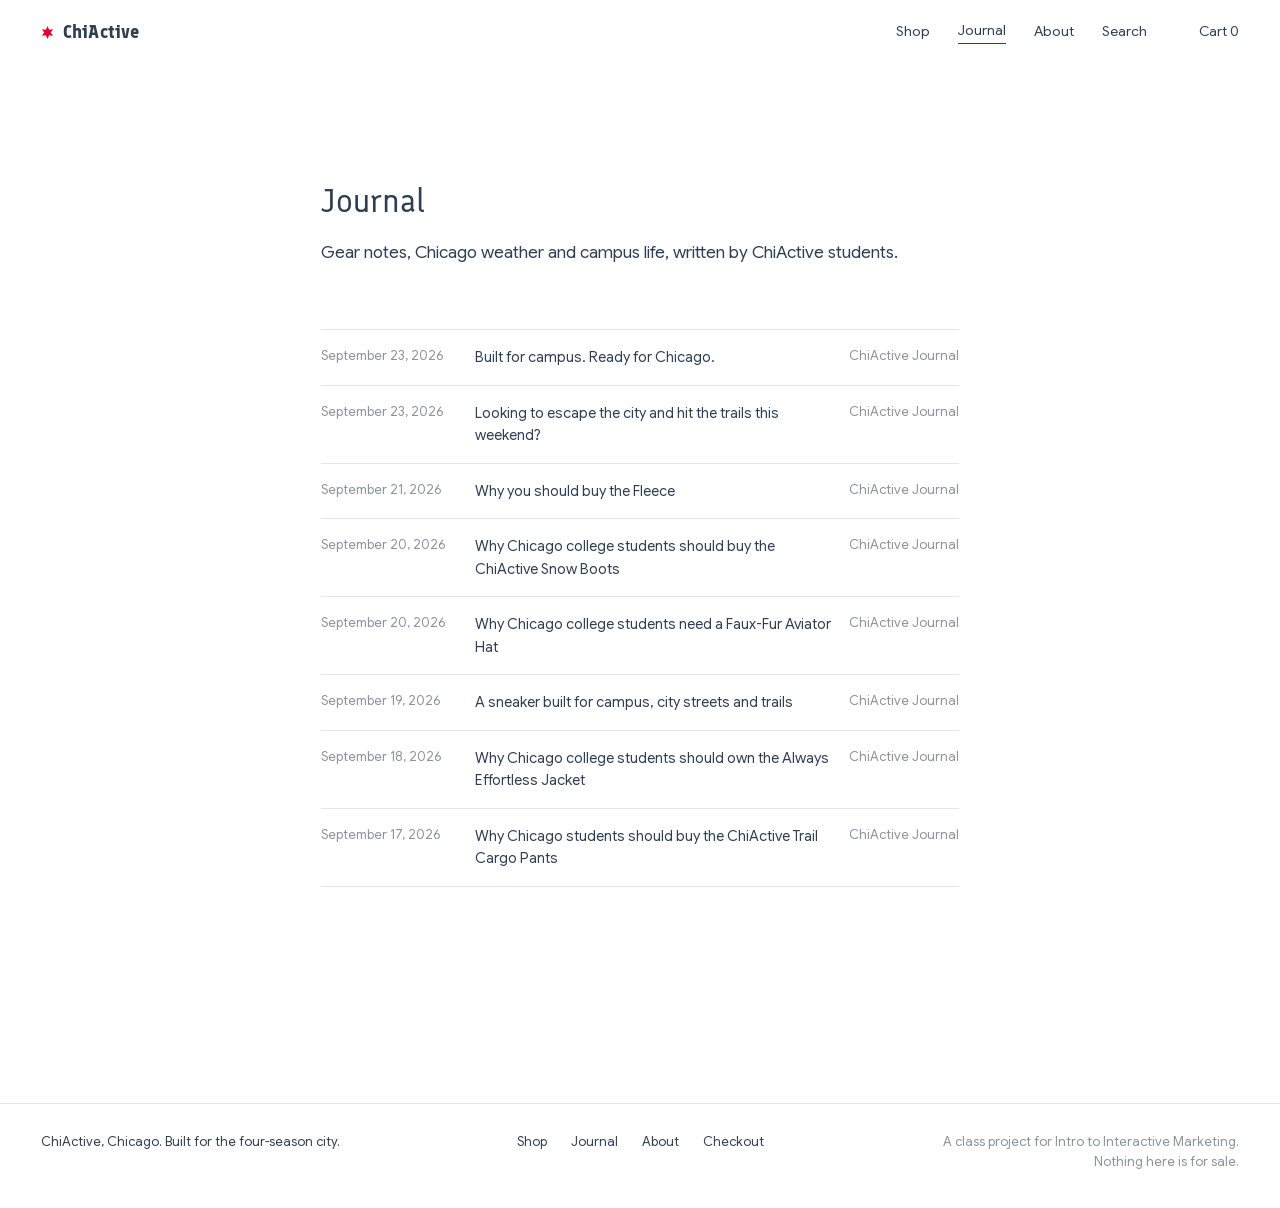
==== commit 2f7459cf: "Update site" ====
--- a/blog/index.html
+++ b/blog/index.html
@@ -5,7 +5,6 @@
 <meta name="viewport" content="width=device-width, initial-scale=1">
 <title>Journal | ChiActive</title>
 <meta name="description" content="Gear notes, Chicago weather and campus life, written by ChiActive students.">
-<link rel="icon" href="../images/logo-badge-160.png">
 <meta name="theme-color" content="#ffffff">
 <meta property="og:type" content="website">
 <meta property="og:site_name" content="ChiActive">
@@ -13,31 +12,29 @@
 <meta property="og:description" content="Gear notes, Chicago weather and campus life, written by ChiActive students.">
 <meta property="og:image" content="https://myraune.github.io/chiactive/images/ai/og-image.jpg">
 <meta name="twitter:card" content="summary_large_image">
-<link rel="stylesheet" href="../styles.css?v=c41">
+<link rel="icon" href="../images/logo-badge-160.png">
+<link rel="stylesheet" href="../site.css?v=m3">
 </head>
-<body>
+<body class="journal">
 <a class="skip" href="#main">Skip to content</a>
-<div class="site-top">
-<header class="e-hdr">
-  <nav class="hdr-nav" aria-label="Main"><button class="menu-btn" type="button" aria-expanded="false" aria-controls="menu">Menu</button><a href="../shop.html#shells">Shells</a><a href="../shop.html#insulated">Insulated</a><a href="../shop.html#layers">Layers</a></nav>
-  <a class="e-logo e-badge" href="../index.html" aria-label="ChiActive home"><img src="../images/logo-badge-160.png" alt="" width="46" height="46"></a>
-  <div class="e-tools"><button type="button" data-open-search>Search</button><button type="button" data-open-cart aria-label="Open cart">Cart <span class="cart-count" aria-live="polite">0</span></button></div>
+<header class="top">
+  <a class="mark" href="../index.html" aria-label="ChiActive, home"><svg viewBox="-1 -1 2 2" aria-hidden="true"><polygon points="0.000,-1.000 0.250,-0.433 0.866,-0.500 0.500,0.000 0.866,0.500 0.250,0.433 0.000,1.000 -0.250,0.433 -0.866,0.500 -0.500,0.000 -0.866,-0.500 -0.250,-0.433"/></svg>ChiActive</a>
+  <nav class="nav" aria-label="Main"><a href="../shop.html">Shop</a><a href="../blog/index.html" aria-current="page">Journal</a><a href="../about.html">About</a><button type="button" data-open-search>Search</button></nav>
+  <div class="tools"><button class="menu-btn" type="button" aria-expanded="false" aria-controls="menu">Menu</button><button type="button" data-open-cart>Cart <span class="cart-count">0</span></button></div>
 </header>
-</div>
-<div class="menu" id="menu" hidden><nav aria-label="Menu"><a href="../shop.html">Shop</a><a href="../shop.html#shells">Shells</a><a href="../shop.html#insulated">Insulated</a><a href="../shop.html#layers">Layers</a><a href="../blog/index.html">Journal</a><a href="../about.html">About</a></nav><div class="menu-sub"><a class="link" href="../checkout.html">Checkout</a></div></div>
+<div class="menu" id="menu" hidden><nav aria-label="Menu"><a href="../shop.html">Shop</a><a href="../blog/index.html" aria-current="page">Journal</a><a href="../about.html">About</a><button type="button" data-open-search>Search</button></nav></div>
 
-<main id="main">
-  <div class="page-bar"><h1>Journal</h1><span></span><p class="count">8 stories</p></div>
-  <section class="jr"><ul class="jr-list"><li><a href="chiactive-urban-campus-backpack.html"><span class="jr-date">September 23, 2026</span><span class="jr-t">Built for campus. Ready for Chicago.</span><span class="jr-by" data-author>ChiActive Journal</span><span class="jr-go">Read</span></a></li><li><div><span class="jr-date">September 23, 2026</span><span class="jr-t">Looking to escape the city and hit the trails this weekend?</span><span class="jr-by" data-author>ChiActive Journal</span><span class="jr-go"></span></div></li><li><div><span class="jr-date">September 21, 2026</span><span class="jr-t">Why you should buy the Fleece</span><span class="jr-by" data-author>ChiActive Journal</span><span class="jr-go"></span></div></li><li><div><span class="jr-date">September 20, 2026</span><span class="jr-t">Why Chicago college students should buy the ChiActive Snow Boots</span><span class="jr-by" data-author>ChiActive Journal</span><span class="jr-go"></span></div></li><li><div><span class="jr-date">September 20, 2026</span><span class="jr-t">Why Chicago college students need a Faux-Fur Aviator Hat</span><span class="jr-by" data-author>ChiActive Journal</span><span class="jr-go"></span></div></li><li><div><span class="jr-date">September 19, 2026</span><span class="jr-t">A sneaker built for campus, city streets and trails</span><span class="jr-by" data-author>ChiActive Journal</span><span class="jr-go"></span></div></li><li><div><span class="jr-date">September 18, 2026</span><span class="jr-t">Why Chicago college students should own the Always Effortless Jacket</span><span class="jr-by" data-author>ChiActive Journal</span><span class="jr-go"></span></div></li><li><div><span class="jr-date">September 17, 2026</span><span class="jr-t">Why Chicago students should buy the ChiActive Trail Cargo Pants</span><span class="jr-by" data-author>ChiActive Journal</span><span class="jr-go"></span></div></li></ul></section>
+<main id="main" class="page">
+  <h1>Journal</h1>
+  <p class="lead">Gear notes, Chicago weather and campus life, written by ChiActive students.</p>
+  <ul class="j-list"><li><a href="chiactive-urban-campus-backpack.html"><span class="j-date">September 23, 2026</span><span class="j-title">Built for campus. Ready for Chicago.</span><span class="j-by" data-author>ChiActive Journal</span></a></li><li><div><span class="j-date">September 23, 2026</span><span class="j-title">Looking to escape the city and hit the trails this weekend?</span><span class="j-by" data-author>ChiActive Journal</span></div></li><li><div><span class="j-date">September 21, 2026</span><span class="j-title">Why you should buy the Fleece</span><span class="j-by" data-author>ChiActive Journal</span></div></li><li><div><span class="j-date">September 20, 2026</span><span class="j-title">Why Chicago college students should buy the ChiActive Snow Boots</span><span class="j-by" data-author>ChiActive Journal</span></div></li><li><div><span class="j-date">September 20, 2026</span><span class="j-title">Why Chicago college students need a Faux-Fur Aviator Hat</span><span class="j-by" data-author>ChiActive Journal</span></div></li><li><div><span class="j-date">September 19, 2026</span><span class="j-title">A sneaker built for campus, city streets and trails</span><span class="j-by" data-author>ChiActive Journal</span></div></li><li><div><span class="j-date">September 18, 2026</span><span class="j-title">Why Chicago college students should own the Always Effortless Jacket</span><span class="j-by" data-author>ChiActive Journal</span></div></li><li><div><span class="j-date">September 17, 2026</span><span class="j-title">Why Chicago students should buy the ChiActive Trail Cargo Pants</span><span class="j-by" data-author>ChiActive Journal</span></div></li></ul>
 </main>
-<footer class="ftr">
-  <div><p class="ftr-tag">Built for the four-season city.</p><p class="ftr-note">ChiActive Collection 01. Six jackets designed for Chicago college students. A class project for Intro to Interactive Marketing: nothing is for sale and no payment is taken.</p></div>
-  <div><h2>Shop</h2><ul><li><a href="../shop.html#shells">Shells</a></li><li><a href="../shop.html#insulated">Insulated</a></li><li><a href="../shop.html#layers">Layers</a></li><li><a href="../shop.html">All jackets</a></li></ul></div>
-  <div><h2>ChiActive</h2><ul><li><a href="../about.html">About</a></li><li><a href="../blog/index.html">Journal</a></li><li><a href="../checkout.html">Checkout</a></li></ul></div>
-  <p class="ftr-word" aria-hidden="true" data-split="chars">CHIACTIVE</p>
+<footer class="foot">
+  <p>ChiActive, Chicago. Built for the four-season city.</p>
+  <nav aria-label="Footer"><a href="../shop.html">Shop</a><a href="../blog/index.html">Journal</a><a href="../about.html">About</a><a href="../checkout.html">Checkout</a></nav>
+  <p class="quiet">A class project for Intro to Interactive Marketing. Nothing here is for sale.</p>
 </footer>
-<script src="../js/products.js?v=c41"></script>
-<script src="../js/main.js?v=c41"></script>
-<script src="../js/motion.js?v=c41"></script>
+<script src="../js/products.js?v=m3"></script>
+<script src="../js/main.js?v=m3"></script>
 </body>
 </html>
--- a/site.css
+++ b/site.css
@@ -0,0 +1,279 @@
+/* ChiActive v5: ultra-minimal.
+   White space, the brand's navy as the text colour, one red star, and a clothing rail on the homepage.
+   Type: Finlandica Headline for the wordmark and names, Google Sans for everything else. Sentence case
+   everywhere, small sizes, no decoration that does not carry information. */
+
+@font-face { font-family: 'Finlandica Headline'; src: url('fonts/Finlandica-Regular.woff2') format('woff2'); font-weight: 400; font-display: swap; }
+@font-face { font-family: 'Finlandica Headline'; src: url('fonts/Finlandica-Bold.woff2') format('woff2'); font-weight: 700; font-display: swap; }
+@font-face { font-family: 'Google Sans'; src: url('fonts/GoogleSansFlex-Variable.woff2') format('woff2'); font-weight: 100 1000; font-display: swap; }
+
+:root {
+  --paper: #FFFFFF;
+  --ink: #2F3F53;          /* ChiActive navy: the text colour */
+  --quiet: #8A929C;        /* secondary text */
+  --hair: #E3E6EA;         /* hairlines */
+  --star: #E4022B;         /* the Chicago star, used once */
+  --sky: #41B6E6;          /* focus ring */
+  --head: 'Finlandica Headline', 'Arial Narrow', Arial, sans-serif;
+  --body: 'Google Sans', 'Helvetica Neue', Arial, sans-serif;
+  --g: clamp(18px, 3.2vw, 44px);
+  --top-h: 64px;
+  --ease: cubic-bezier(.22, .61, .36, 1);
+}
+
+*, *::before, *::after { box-sizing: border-box; }
+html { -webkit-text-size-adjust: 100%; }
+body { margin: 0; background: var(--paper); color: var(--ink); font: 400 15px/1.55 var(--body); -webkit-font-smoothing: antialiased; }
+img { display: block; max-width: 100%; height: auto; }
+a { color: inherit; text-decoration: none; }
+button { font: inherit; color: inherit; background: none; border: 0; padding: 0; cursor: pointer; }
+h1, h2, h3 { margin: 0; font-weight: 400; }
+p { margin: 0; }
+figure { margin: 0; }
+[hidden] { display: none !important; }
+:focus-visible { outline: 2px solid var(--sky); outline-offset: 3px; }
+.quiet, .muted { color: var(--quiet); font-size: 13px; }
+.skip { position: absolute; left: -999px; top: 8px; z-index: 100; background: var(--ink); color: #fff; padding: 8px 12px; }
+.skip:focus { left: 8px; }
+
+/* Text links: a hairline that draws in on hover. */
+.go, .prose a, .today a, .quiet a, .link { background: linear-gradient(currentColor, currentColor) 0 100% / 100% 1px no-repeat; padding-bottom: 2px; transition: background-size .5s var(--ease); }
+.go:hover, .prose a:hover, .today a:hover, .quiet a:hover, .link:hover { background-size: 0 1px; background-position: 100% 100%; }
+.text-btn { color: var(--quiet); text-decoration: underline; text-underline-offset: 3px; }
+.text-btn:hover { color: var(--ink); }
+
+/* ---------- Header ---------- */
+.top { position: sticky; top: 0; z-index: 30; display: flex; align-items: center; justify-content: space-between; gap: 24px; height: var(--top-h); padding: 0 var(--g); background: rgba(255, 255, 255, .96); }
+.mark { display: inline-flex; align-items: center; gap: 9px; font: 700 18px/1 var(--head); letter-spacing: .01em; }
+.mark svg { width: 13px; height: 13px; fill: var(--star); }
+.nav, .tools { display: flex; align-items: center; gap: 28px; font-size: 14px; }
+.nav a, .nav button, .tools button { transition: color .3s var(--ease); }
+.nav a:hover, .nav button:hover, .tools button:hover { color: var(--quiet); }
+.nav a[aria-current="page"] { background: linear-gradient(currentColor, currentColor) 0 100% / 100% 1px no-repeat; padding-bottom: 2px; }
+.top { display: grid; grid-template-columns: auto 1fr auto; }
+.nav { justify-self: end; }
+.tools { margin-left: 28px; }
+.menu-btn { display: none; }
+.cart-count { display: inline-block; min-width: 1ch; font-variant-numeric: tabular-nums; }
+.cart-count.bump { animation: bump .5s var(--ease); }
+@keyframes bump { 40% { transform: translateY(-3px); } }
+.menu { position: fixed; inset: var(--top-h) 0 0; z-index: 29; padding: 32px var(--g); background: var(--paper); }
+.menu nav { display: grid; gap: 4px; }
+.menu a, .menu button { text-align: left; font: 400 34px/1.3 var(--head); }
+
+/* ---------- Home: the rail ---------- */
+.rail { display: grid; align-content: center; gap: clamp(48px, 11vh, 120px); min-height: calc(100svh - var(--top-h)); padding: 0 var(--g) 8vh; }
+.rail-items { position: relative; display: flex; justify-content: space-between; align-items: flex-start; width: 100%; max-width: 1240px; margin: 0 auto; padding: 0; list-style: none; }
+.rail-items::before { content: ""; position: absolute; left: -3vw; right: -3vw; top: 0; height: 1px; background: var(--ink); }
+.rail-items li { position: relative; width: clamp(96px, 11.5vw, 170px); padding-top: 30px; }
+.rail-items li::before { content: ""; position: absolute; left: 50%; top: 0; width: 1px; height: 30px; background: var(--ink); }
+.hang { display: block; transform-origin: 50% -30px; }
+.hang img { width: 100%; transition: opacity .6s var(--ease); }
+.tag { display: flex; justify-content: space-between; gap: 8px; margin-top: 14px; font-size: 12.5px; line-height: 1.35; opacity: 0; transition: opacity .4s var(--ease); }
+.tag span:last-child { color: var(--quiet); }
+.hang:hover .tag, .hang:focus-visible .tag, .is-pick .tag { opacity: 1; }
+.today { justify-self: center; max-width: 52ch; text-align: center; font-size: 15px; }
+
+/* The one orchestrated moment: the jackets are hung on the rail and swing still. */
+@media (prefers-reduced-motion: no-preference) {
+  .hang { animation: hang 2.8s cubic-bezier(.3, .7, .25, 1) both; animation-delay: calc(var(--i) * 110ms + .15s); }
+  .hang:hover { animation: touch 1.8s var(--ease); }
+  @keyframes hang {
+    0% { opacity: 0; transform: translateY(-18px) rotate(7deg); }
+    15% { opacity: 1; }
+    35% { transform: rotate(-4deg); }
+    55% { transform: rotate(2deg); }
+    75% { transform: rotate(-.8deg); }
+    100% { transform: none; }
+  }
+  @keyframes touch { 25% { transform: rotate(2.2deg); } 55% { transform: rotate(-1.2deg); } 80% { transform: rotate(.5deg); } }
+}
+
+/* ---------- Home: below the rail ---------- */
+.pair { display: grid; grid-template-columns: repeat(12, minmax(0, 1fr)); column-gap: var(--g); align-items: end; max-width: 1360px; margin: 0 auto; padding: 20vh var(--g) 0; }
+.pair-a { grid-column: 2 / span 4; }
+.pair-text { grid-column: 8 / span 4; padding-bottom: 8vh; }
+.pair-text h1 { margin-bottom: 18px; font: 400 clamp(26px, 2.6vw, 38px)/1.12 var(--head); }
+.pair-text p { max-width: 38ch; margin-bottom: 26px; color: var(--quiet); }
+figcaption { margin-top: 12px; color: var(--quiet); font-size: 13px; }
+.lone { width: min(60vw, 880px); margin: 22vh var(--g) 0 auto; }
+
+/* ---------- Shop and cards ---------- */
+.shop-head { display: grid; grid-template-columns: 1fr auto 1fr; align-items: baseline; gap: 20px; padding: 9vh var(--g) 7vh; }
+.shop-head h1, .page h1, .pdp-info h1, .more h2 { font: 400 clamp(26px, 2.6vw, 36px)/1.12 var(--head); }
+.filters { display: flex; gap: 26px; font-size: 14px; }
+.filters button { color: var(--quiet); transition: color .3s var(--ease); }
+.filters button:hover, .filters button[aria-pressed="true"] { color: var(--ink); }
+.filters button[aria-pressed="true"] { background: linear-gradient(currentColor, currentColor) 0 100% / 100% 1px no-repeat; padding-bottom: 2px; }
+.shop-head [data-count] { justify-self: end; }
+.grid { display: grid; grid-template-columns: repeat(3, minmax(0, 1fr)); gap: 9vh clamp(20px, 4vw, 64px); max-width: 1240px; margin: 0 auto; padding: 0 var(--g); }
+.card a { display: grid; grid-template-columns: 1fr auto; gap: 4px 12px; }
+.card img { grid-column: 1 / -1; width: 100%; aspect-ratio: 1136 / 1408; object-fit: contain; margin-bottom: 10px; }
+.card-name { font-size: 14px; background: linear-gradient(currentColor, currentColor) 0 100% / 0 1px no-repeat; transition: background-size .5s var(--ease); justify-self: start; }
+.card a:hover .card-name { background-size: 100% 1px; }
+.card-price { color: var(--quiet); font-size: 14px; }
+
+/* ---------- Product page ---------- */
+.pdp-grid { display: grid; grid-template-columns: minmax(0, 1fr) minmax(300px, 380px); gap: clamp(32px, 7vw, 120px); max-width: 1280px; margin: 0 auto; padding: 6vh var(--g) 0; align-items: start; }
+.pdp-media { display: grid; gap: 7vh; justify-items: center; }
+.pdp-media img { width: 100%; max-width: 620px; }
+.pdp-media img:nth-child(2) { max-width: 300px; justify-self: end; }   /* the close-up stays at its real size: sharp */
+.pdp-media .photo { max-width: 100%; }
+.pdp-info { display: grid; gap: 18px; padding-bottom: 40px; }
+.pdp-info .price { font-size: 15px; }
+.blurb { color: var(--quiet); }
+.add-form { display: grid; gap: 16px; margin: 6px 0 10px; }
+.colour { display: flex; align-items: center; gap: 10px; font-size: 14px; }
+.swatch { width: 12px; height: 12px; border-radius: 50%; box-shadow: 0 0 0 1px var(--hair); }
+.sizes { display: flex; flex-wrap: wrap; gap: 6px; }
+.size { min-width: 46px; height: 40px; padding: 0 10px; border: 1px solid var(--hair); font-size: 13px; transition: border-color .3s var(--ease); }
+.size:hover { border-color: var(--quiet); }
+.size[aria-pressed="true"] { border-color: var(--ink); }
+.error { color: var(--star); font-size: 13px; }
+.btn, .btn-block { display: inline-flex; align-items: center; justify-content: center; height: 48px; padding: 0 22px; background: var(--ink); color: #fff; font-size: 14px; transition: opacity .3s var(--ease); }
+.btn:hover { opacity: .86; }
+.add-form .btn, .btn-block { width: 100%; }
+.btn:disabled { opacity: .35; cursor: not-allowed; }
+.pdp-text { display: grid; gap: 12px; font-size: 14px; }
+.feats { display: grid; gap: 8px; margin: 0; padding: 0; list-style: none; font-size: 13.5px; color: var(--quiet); }
+.feats span { color: var(--ink); }
+.specs { display: grid; grid-template-columns: 96px 1fr; margin: 0; font-size: 13.5px; border-top: 1px solid var(--hair); }
+.specs dt, .specs dd { margin: 0; padding: 9px 0; border-bottom: 1px solid var(--hair); }
+.specs dt { color: var(--quiet); }
+details summary { cursor: pointer; font-size: 14px; list-style: none; }
+details summary::-webkit-details-marker { display: none; }
+details summary::after { content: " +"; color: var(--quiet); }
+details[open] summary::after { content: " −"; }
+details table { width: 100%; margin: 12px 0; border-collapse: collapse; font-size: 13.5px; }
+details th, details td { padding: 7px 0; text-align: left; font-weight: 400; border-bottom: 1px solid var(--hair); }
+details th { color: var(--quiet); }
+.more { padding: 22vh 0 0; }
+.more h2 { max-width: 1240px; margin: 0 auto 6vh; padding: 0 var(--g); }
+
+/* ---------- Text pages ---------- */
+.page { max-width: 720px; margin: 0 auto; padding: 12vh var(--g) 0; }
+.page h1 { margin: 10px 0 20px; }
+.lead { margin-bottom: 7vh; font-size: 17px; line-height: 1.6; }
+.about-img, .art-img { margin: 0 0 7vh; }
+.prose { display: grid; gap: 14px; font-size: 15.5px; line-height: 1.7; }
+.prose h2 { margin-top: 28px; font: 400 22px/1.2 var(--head); }
+.prose h3 { margin-top: 12px; font-size: 15.5px; font-weight: 600; }
+.prose .kicker { font: 400 20px/1.3 var(--head); }
+.prose table { width: 100%; border-collapse: collapse; font-size: 14px; }
+.prose th, .prose td { padding: 8px 0; text-align: left; font-weight: 400; border-bottom: 1px solid var(--hair); vertical-align: top; }
+.prose th { width: 40%; color: var(--quiet); }
+.j-list { margin: 0; padding: 0; list-style: none; border-top: 1px solid var(--hair); }
+.j-list a, .j-list div { display: grid; grid-template-columns: 9.5em 1fr auto; gap: 16px; padding: 16px 0; border-bottom: 1px solid var(--hair); font-size: 14.5px; }
+.j-date, .j-by { color: var(--quiet); font-size: 13px; }
+.j-list a .j-title { background: linear-gradient(currentColor, currentColor) 0 100% / 0 1px no-repeat; transition: background-size .5s var(--ease); justify-self: start; }
+.j-list a:hover .j-title { background-size: 100% 1px; }
+
+/* ---------- Checkout ---------- */
+.page.wide { max-width: 1060px; }
+.co { display: grid; grid-template-columns: minmax(0, 1fr) 340px; gap: clamp(32px, 7vw, 100px); align-items: start; }
+.co-form { display: grid; gap: 34px; }
+.co-form h1 { margin: 0; }
+fieldset { display: grid; grid-template-columns: 1fr 1fr; gap: 18px 20px; margin: 0; padding: 0; border: 0; }
+legend { margin-bottom: 14px; font-size: 14px; }
+.field { display: grid; gap: 4px; }
+.field.full { grid-column: 1 / -1; }
+.field label { color: var(--quiet); font-size: 13px; }
+.field input { height: 42px; padding: 0; border: 0; border-bottom: 1px solid var(--hair); border-radius: 0; background: transparent; font: 15px var(--body); color: var(--ink); transition: border-color .3s var(--ease); }
+.field input:focus { outline: none; border-color: var(--ink); }
+.co-sum { position: sticky; top: calc(var(--top-h) + 24px); display: grid; gap: 16px; }
+.co-sum h2 { font-size: 14px; padding-bottom: 12px; border-bottom: 1px solid var(--hair); }
+.sum-line { display: grid; grid-template-columns: 52px 1fr auto; gap: 14px; align-items: center; margin-bottom: 12px; font-size: 14px; }
+.sum-line img { width: 52px; aspect-ratio: 1136 / 1408; object-fit: contain; }
+.totals { display: grid; grid-template-columns: 1fr auto; gap: 8px 12px; margin: 0; font-size: 14px; }
+.totals dt { color: var(--quiet); }
+.totals dd { margin: 0; text-align: right; }
+.totals .grand { padding-top: 10px; border-top: 1px solid var(--hair); color: var(--ink); }
+.done { display: grid; gap: 16px; justify-items: start; }
+
+/* ---------- Footer ---------- */
+.foot { display: grid; grid-template-columns: 1fr auto 1fr; gap: 24px; align-items: baseline; margin-top: 24vh; padding: 28px var(--g) 36px; border-top: 1px solid var(--hair); font-size: 13px; }
+.foot nav { display: flex; gap: 24px; }
+.foot nav a:hover { color: var(--quiet); }
+.foot .quiet { justify-self: end; max-width: 34ch; text-align: right; }
+
+/* ---------- Cart drawer, search, scrim (built by js/main.js) ---------- */
+.scrim { position: fixed; inset: 0; z-index: 40; background: rgba(47, 63, 83, .16); opacity: 0; visibility: hidden; transition: opacity .4s var(--ease), visibility .4s; }
+.scrim.open { opacity: 1; visibility: visible; }
+.drawer { position: fixed; top: 0; right: 0; bottom: 0; z-index: 41; display: grid; grid-template-rows: auto 1fr auto; width: min(420px, 100%); background: var(--paper); transform: translateX(100%); transition: transform .55s var(--ease); }
+.drawer.open { transform: none; }
+.drawer-head { display: flex; justify-content: space-between; align-items: center; height: var(--top-h); padding: 0 24px; border-bottom: 1px solid var(--hair); }
+.drawer-head h2 { font-size: 15px; }
+.x { display: grid; place-items: center; width: 32px; height: 32px; }
+.x svg { width: 18px; height: 18px; }
+.drawer-body { overflow-y: auto; padding: 20px 24px; }
+.drawer-foot { display: grid; gap: 12px; padding: 20px 24px 24px; border-top: 1px solid var(--hair); font-size: 14px; }
+.drawer-foot small { color: var(--quiet); font-size: 12.5px; }
+.row { display: flex; justify-content: space-between; }
+.ship-note { color: var(--quiet); font-size: 13px; }
+.empty { display: grid; gap: 18px; justify-items: start; padding-top: 12px; color: var(--quiet); }
+.line { display: grid; grid-template-columns: 76px 1fr; gap: 16px; padding: 14px 0; border-bottom: 1px solid var(--hair); }
+.line img { width: 76px; aspect-ratio: 1136 / 1408; object-fit: contain; }
+.line-info { display: grid; gap: 6px; align-content: start; font-size: 14px; }
+.line-top { display: flex; justify-content: space-between; gap: 12px; }
+.line-meta { color: var(--quiet); font-size: 13px; }
+.line-actions { display: flex; justify-content: space-between; align-items: center; margin-top: 6px; }
+.stepper { display: inline-flex; align-items: center; border: 1px solid var(--hair); }
+.stepper button { width: 30px; height: 30px; }
+.stepper output { min-width: 22px; text-align: center; font-size: 13px; }
+.remove { color: var(--quiet); font-size: 13px; text-decoration: underline; text-underline-offset: 3px; }
+.search { position: fixed; top: 0; left: 0; right: 0; z-index: 41; max-height: 80vh; overflow-y: auto; background: var(--paper); transform: translateY(-100%); transition: transform .5s var(--ease); }
+.search.open { transform: none; }
+.search-bar { display: grid; grid-template-columns: auto 1fr auto; align-items: center; gap: 14px; height: 76px; padding: 0 var(--g); border-bottom: 1px solid var(--hair); }
+.search-bar > svg { width: 18px; height: 18px; color: var(--quiet); }
+.search-bar input { border: 0; outline: none; background: none; font: 400 22px var(--head); color: var(--ink); }
+.search-results { display: grid; grid-template-columns: repeat(auto-fill, minmax(150px, 1fr)); gap: 28px; padding: 28px var(--g) 36px; }
+.search-results a { display: grid; gap: 6px; font-size: 13.5px; }
+.search-results img { aspect-ratio: 1136 / 1408; object-fit: contain; }
+.search-results a span:last-child { color: var(--quiet); }
+.search-empty { color: var(--quiet); font-size: 14px; }
+
+/* ---------- Page transitions (Chrome, Edge, Safari 18+) ---------- */
+@view-transition { navigation: auto; }
+::view-transition-old(root) { animation: .25s var(--ease) both fade-out; }
+::view-transition-new(root) { animation: .45s var(--ease) both fade-in; }
+::view-transition-group(*) { animation-duration: .7s; animation-timing-function: cubic-bezier(.22, .61, .36, 1); }
+@keyframes fade-out { to { opacity: 0; } }
+@keyframes fade-in { from { opacity: 0; } }
+@media (prefers-reduced-motion: reduce) {
+  @view-transition { navigation: none; }
+  *, *::before, *::after { transition-duration: .01ms !important; animation: none !important; }
+}
+
+/* ---------- Small screens ---------- */
+@media (max-width: 860px) {
+  .nav { display: none; }
+  .tools { gap: 20px; margin-left: 0; }
+  .menu-btn { display: inline-block; }
+  .top { grid-template-columns: 1fr auto; }
+  .rail { min-height: calc(100svh - var(--top-h)); }
+  .rail-items { justify-content: flex-start; gap: 34px; margin: 0 calc(var(--g) * -1); padding-left: var(--g); padding-right: var(--g); overflow-x: auto; scroll-snap-type: x mandatory; scrollbar-width: none; }
+  .rail-items::-webkit-scrollbar { display: none; }
+  .rail-items::before { display: none; }
+  .rail-items li { flex: 0 0 38vw; width: auto; scroll-snap-align: center; }
+  .rail-items li::after { content: ""; position: absolute; top: 0; left: -17px; right: -17px; height: 1px; background: var(--ink); }
+  .tag { opacity: 1; }
+  .pair { grid-template-columns: 1fr; row-gap: 40px; padding-top: 12vh; }
+  .pair-a, .pair-text { grid-column: 1; }
+  .pair-a { width: 78%; }
+  .pair-text { padding-bottom: 0; }
+  .lone { width: auto; margin: 14vh var(--g) 0; }
+  .shop-head { grid-template-columns: 1fr auto; padding: 6vh var(--g) 5vh; }
+  .shop-head .filters { grid-column: 1 / -1; grid-row: 2; }
+  .shop-head [data-count] { grid-row: 1; grid-column: 2; }
+  .grid { grid-template-columns: 1fr 1fr; gap: 6vh 16px; }
+  .pdp-grid { grid-template-columns: 1fr; padding-top: 2vh; }
+  .pdp-media { grid-auto-flow: column; grid-auto-columns: 86%; justify-items: stretch; gap: 12px; overflow-x: auto; scroll-snap-type: x mandatory; scrollbar-width: none; margin: 0 calc(var(--g) * -1); padding: 0 var(--g); }
+  .pdp-media img { scroll-snap-align: center; max-width: none; height: 100%; object-fit: contain; }
+  .pdp-info { position: static; }
+  .co { grid-template-columns: 1fr; }
+  .co-sum { position: static; grid-row: 1; }
+  .j-list a, .j-list div { grid-template-columns: 1fr auto; }
+  .j-list .j-title { grid-column: 1 / -1; grid-row: 1; }
+  .foot { grid-template-columns: 1fr; }
+  .foot .quiet { justify-self: start; text-align: left; }
+}
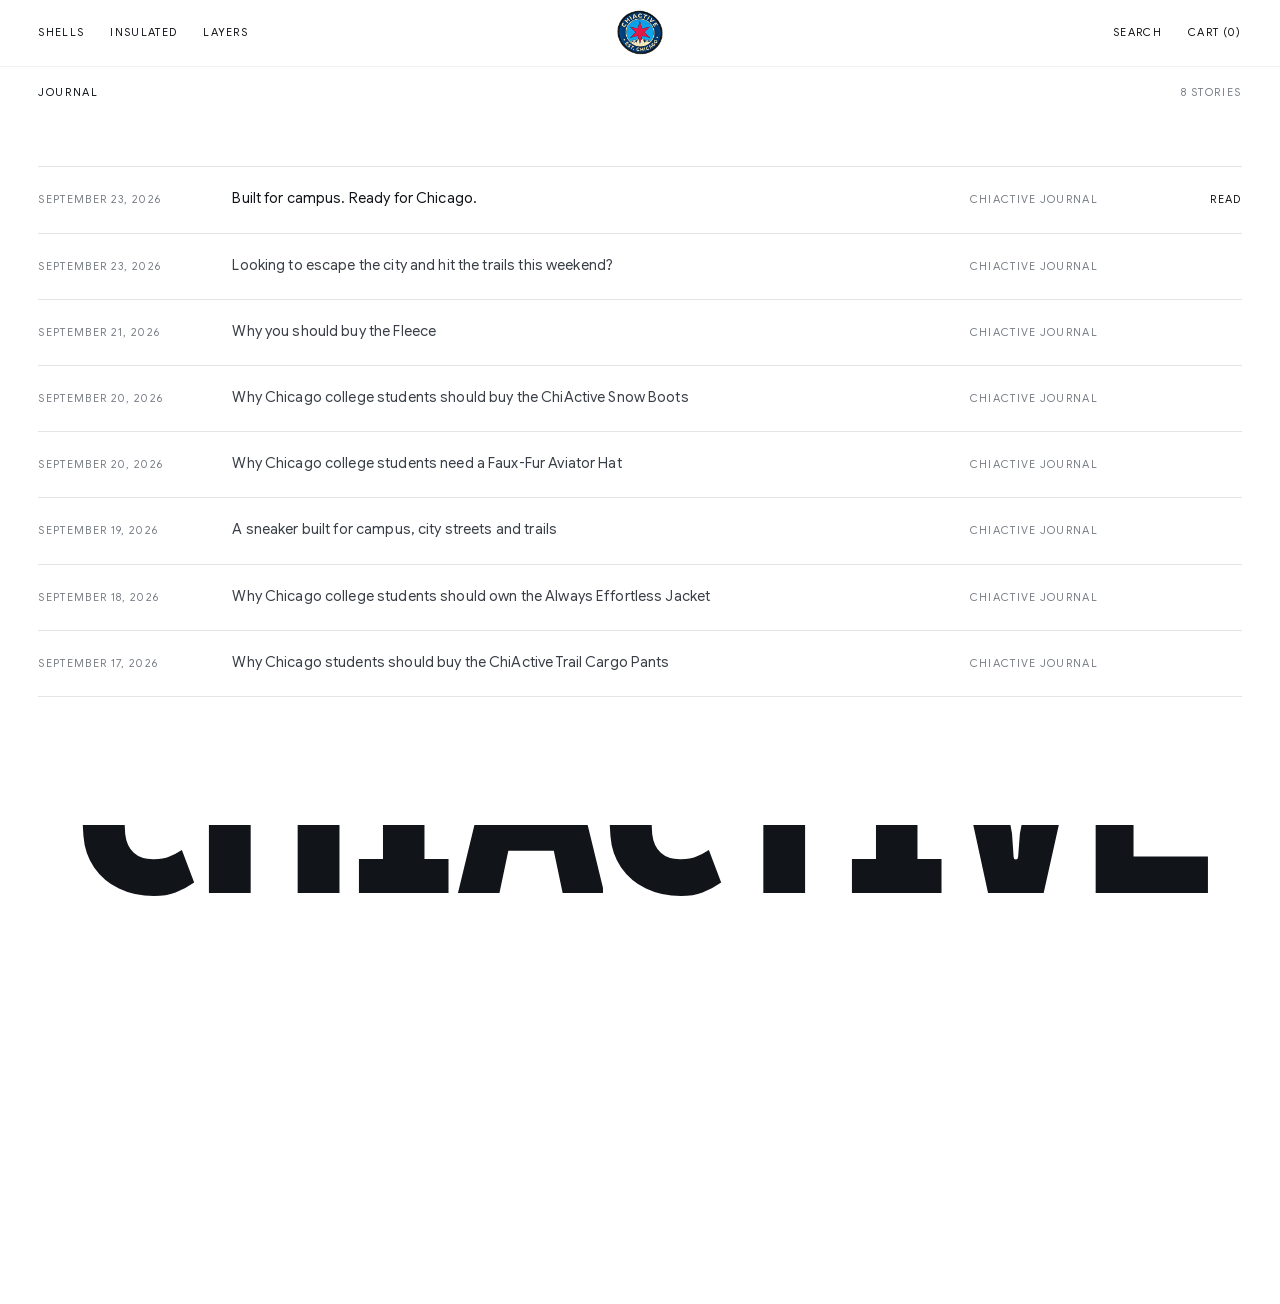
==== commit 36a2c041: "Update site" ====
--- a/blog/index.html
+++ b/blog/index.html
@@ -5,6 +5,7 @@
 <meta name="viewport" content="width=device-width, initial-scale=1">
 <title>Journal | ChiActive</title>
 <meta name="description" content="Gear notes, Chicago weather and campus life, written by ChiActive students.">
+<link rel="icon" href="../images/logo-badge-160.png">
 <meta name="theme-color" content="#ffffff">
 <meta property="og:type" content="website">
 <meta property="og:site_name" content="ChiActive">
@@ -12,29 +13,31 @@
 <meta property="og:description" content="Gear notes, Chicago weather and campus life, written by ChiActive students.">
 <meta property="og:image" content="https://myraune.github.io/chiactive/images/ai/og-image.jpg">
 <meta name="twitter:card" content="summary_large_image">
-<link rel="icon" href="../images/logo-badge-160.png">
-<link rel="stylesheet" href="../site.css?v=m3">
+<link rel="stylesheet" href="../styles.css?v=c48">
 </head>
-<body class="journal">
+<body>
 <a class="skip" href="#main">Skip to content</a>
-<header class="top">
-  <a class="mark" href="../index.html" aria-label="ChiActive, home"><svg viewBox="-1 -1 2 2" aria-hidden="true"><polygon points="0.000,-1.000 0.250,-0.433 0.866,-0.500 0.500,0.000 0.866,0.500 0.250,0.433 0.000,1.000 -0.250,0.433 -0.866,0.500 -0.500,0.000 -0.866,-0.500 -0.250,-0.433"/></svg>ChiActive</a>
-  <nav class="nav" aria-label="Main"><a href="../shop.html">Shop</a><a href="../blog/index.html" aria-current="page">Journal</a><a href="../about.html">About</a><button type="button" data-open-search>Search</button></nav>
-  <div class="tools"><button class="menu-btn" type="button" aria-expanded="false" aria-controls="menu">Menu</button><button type="button" data-open-cart>Cart <span class="cart-count">0</span></button></div>
+<div class="site-top">
+<header class="e-hdr">
+  <nav class="hdr-nav" aria-label="Main"><button class="menu-btn" type="button" aria-expanded="false" aria-controls="menu">Menu</button><a href="../shop.html#shells">Shells</a><a href="../shop.html#insulated">Insulated</a><a href="../shop.html#layers">Layers</a></nav>
+  <a class="e-logo e-badge" href="../index.html" aria-label="ChiActive home"><img src="../images/logo-badge-160.png" alt="" width="46" height="46"></a>
+  <div class="e-tools"><button type="button" data-open-search>Search</button><button type="button" data-open-cart aria-label="Open cart">Cart <span class="cart-count" aria-live="polite">0</span></button></div>
 </header>
-<div class="menu" id="menu" hidden><nav aria-label="Menu"><a href="../shop.html">Shop</a><a href="../blog/index.html" aria-current="page">Journal</a><a href="../about.html">About</a><button type="button" data-open-search>Search</button></nav></div>
+</div>
+<div class="menu" id="menu" hidden><nav aria-label="Menu"><a href="../shop.html">Shop</a><a href="../shop.html#shells">Shells</a><a href="../shop.html#insulated">Insulated</a><a href="../shop.html#layers">Layers</a><a href="../blog/index.html">Journal</a><a href="../about.html">About</a></nav><div class="menu-sub"><a class="link" href="../checkout.html">Checkout</a></div></div>
 
-<main id="main" class="page">
-  <h1>Journal</h1>
-  <p class="lead">Gear notes, Chicago weather and campus life, written by ChiActive students.</p>
-  <ul class="j-list"><li><a href="chiactive-urban-campus-backpack.html"><span class="j-date">September 23, 2026</span><span class="j-title">Built for campus. Ready for Chicago.</span><span class="j-by" data-author>ChiActive Journal</span></a></li><li><div><span class="j-date">September 23, 2026</span><span class="j-title">Looking to escape the city and hit the trails this weekend?</span><span class="j-by" data-author>ChiActive Journal</span></div></li><li><div><span class="j-date">September 21, 2026</span><span class="j-title">Why you should buy the Fleece</span><span class="j-by" data-author>ChiActive Journal</span></div></li><li><div><span class="j-date">September 20, 2026</span><span class="j-title">Why Chicago college students should buy the ChiActive Snow Boots</span><span class="j-by" data-author>ChiActive Journal</span></div></li><li><div><span class="j-date">September 20, 2026</span><span class="j-title">Why Chicago college students need a Faux-Fur Aviator Hat</span><span class="j-by" data-author>ChiActive Journal</span></div></li><li><div><span class="j-date">September 19, 2026</span><span class="j-title">A sneaker built for campus, city streets and trails</span><span class="j-by" data-author>ChiActive Journal</span></div></li><li><div><span class="j-date">September 18, 2026</span><span class="j-title">Why Chicago college students should own the Always Effortless Jacket</span><span class="j-by" data-author>ChiActive Journal</span></div></li><li><div><span class="j-date">September 17, 2026</span><span class="j-title">Why Chicago students should buy the ChiActive Trail Cargo Pants</span><span class="j-by" data-author>ChiActive Journal</span></div></li></ul>
+<main id="main">
+  <div class="page-bar"><h1>Journal</h1><span></span><p class="count">8 stories</p></div>
+  <section class="jr"><ul class="jr-list"><li><a href="chiactive-urban-campus-backpack.html"><span class="jr-date">September 23, 2026</span><span class="jr-t">Built for campus. Ready for Chicago.</span><span class="jr-by" data-author>ChiActive Journal</span><span class="jr-go">Read</span></a></li><li><div><span class="jr-date">September 23, 2026</span><span class="jr-t">Looking to escape the city and hit the trails this weekend?</span><span class="jr-by" data-author>ChiActive Journal</span><span class="jr-go"></span></div></li><li><div><span class="jr-date">September 21, 2026</span><span class="jr-t">Why you should buy the Fleece</span><span class="jr-by" data-author>ChiActive Journal</span><span class="jr-go"></span></div></li><li><div><span class="jr-date">September 20, 2026</span><span class="jr-t">Why Chicago college students should buy the ChiActive Snow Boots</span><span class="jr-by" data-author>ChiActive Journal</span><span class="jr-go"></span></div></li><li><div><span class="jr-date">September 20, 2026</span><span class="jr-t">Why Chicago college students need a Faux-Fur Aviator Hat</span><span class="jr-by" data-author>ChiActive Journal</span><span class="jr-go"></span></div></li><li><div><span class="jr-date">September 19, 2026</span><span class="jr-t">A sneaker built for campus, city streets and trails</span><span class="jr-by" data-author>ChiActive Journal</span><span class="jr-go"></span></div></li><li><div><span class="jr-date">September 18, 2026</span><span class="jr-t">Why Chicago college students should own the Always Effortless Jacket</span><span class="jr-by" data-author>ChiActive Journal</span><span class="jr-go"></span></div></li><li><div><span class="jr-date">September 17, 2026</span><span class="jr-t">Why Chicago students should buy the ChiActive Trail Cargo Pants</span><span class="jr-by" data-author>ChiActive Journal</span><span class="jr-go"></span></div></li></ul></section>
 </main>
-<footer class="foot">
-  <p>ChiActive, Chicago. Built for the four-season city.</p>
-  <nav aria-label="Footer"><a href="../shop.html">Shop</a><a href="../blog/index.html">Journal</a><a href="../about.html">About</a><a href="../checkout.html">Checkout</a></nav>
-  <p class="quiet">A class project for Intro to Interactive Marketing. Nothing here is for sale.</p>
+<footer class="ftr">
+  <div><p class="ftr-tag">Built for the four-season city.</p><p class="ftr-note">ChiActive Collection 01. Six jackets designed for Chicago college students. A class project for Intro to Interactive Marketing: nothing is for sale and no payment is taken.</p></div>
+  <div><h2>Shop</h2><ul><li><a href="../shop.html#shells">Shells</a></li><li><a href="../shop.html#insulated">Insulated</a></li><li><a href="../shop.html#layers">Layers</a></li><li><a href="../shop.html">All jackets</a></li></ul></div>
+  <div><h2>ChiActive</h2><ul><li><a href="../about.html">About</a></li><li><a href="../blog/index.html">Journal</a></li><li><a href="../checkout.html">Checkout</a></li></ul></div>
+  <p class="ftr-word" aria-hidden="true" data-split="chars">CHIACTIVE</p>
 </footer>
-<script src="../js/products.js?v=m3"></script>
-<script src="../js/main.js?v=m3"></script>
+<script src="../js/products.js?v=c48"></script>
+<script src="../js/main.js?v=c48"></script>
+<script src="../js/motion.js?v=c48"></script>
 </body>
 </html>
--- a/styles.css
+++ b/styles.css
@@ -0,0 +1,890 @@
+/* ChiActive — shared styles, v3 "Collection 01"
+   Ultra-minimal storefront for ChiActive's own jackets. White page, small type, generous space.
+   Product photos sit on pure white (images/ai/white/); --tile is overridden to white at the end of this file.
+   Brand color only where it means something: cyan for focus and active states, red for sale.
+   Brand source: ../brand-guidelines.md. The concept homepages in concepts/ load this file too
+   (for the cart drawer, search and concept switcher) and add their own styles on top. */
+
+/* ---------- Fonts (local, offline) ---------- */
+@font-face { font-family: 'Finlandica Headline'; src: url('fonts/Finlandica-Bold.woff2') format('woff2'); font-weight: 700; font-display: swap; }
+@font-face { font-family: 'Finlandica Headline'; src: url('fonts/Finlandica-Regular.woff2') format('woff2'); font-weight: 400; font-display: swap; }
+@font-face { font-family: 'Google Sans'; src: url('fonts/GoogleSansFlex-Variable.woff2') format('woff2'); font-weight: 100 1000; font-display: swap; }
+
+/* ---------- Tokens ---------- */
+:root {
+  --primary: #41B6E6;     /* cyan: focus, active states */
+  --secondary: #2F3F53;   /* navy */
+  --accent: #E4022B;      /* Chicago star red: sale */
+  --cream: #F5E7BE;
+
+  --bg: #FFFFFF;
+  --tile: #EBEBED;        /* matches the studio photo backdrop */
+  --line: #E4E4E7;
+  --ink: #111418;         /* text */
+  --muted: #7A7F87;
+
+  --font-head: 'Finlandica Headline', 'Arial Narrow', 'Helvetica Neue', Arial, sans-serif;
+  --font-body: 'Google Sans', 'Helvetica Neue', Arial, system-ui, sans-serif;
+  --gutter: clamp(16px, 3vw, 40px);
+  --header-h: 56px;
+  --ease: cubic-bezier(.22, .61, .36, 1);   /* soft ease-out */
+  --slow: 1.6s;
+  --soft: .45s;
+}
+
+/* ---------- Base ---------- */
+*, *::before, *::after { box-sizing: border-box; }
+html { -webkit-text-size-adjust: 100%; }
+body { margin: 0; background: var(--bg); color: var(--ink); font: 400 13px/1.6 var(--font-body); letter-spacing: .01em; -webkit-font-smoothing: antialiased; }
+img { max-width: 100%; display: block; }
+a { color: inherit; }
+button { font: inherit; color: inherit; }
+[hidden] { display: none !important; }
+:focus-visible { outline: 2px solid var(--primary); outline-offset: 3px; }
+.skip { position: absolute; left: 8px; top: -60px; z-index: 100; padding: 10px 14px; background: var(--ink); color: #fff; }
+.skip:focus { top: 8px; }
+.sr-only { position: absolute; width: 1px; height: 1px; overflow: hidden; clip: rect(0 0 0 0); white-space: nowrap; }
+.wrap { padding-inline: var(--gutter); }
+
+/* ---------- Type ---------- */
+h1, h2, h3 { font-family: var(--font-head); font-weight: 400; text-transform: uppercase; letter-spacing: .02em; line-height: 1.05; margin: 0; text-wrap: balance; }
+p { margin: 0; }
+.small { font-size: 11px; letter-spacing: .12em; text-transform: uppercase; }
+.muted { color: var(--muted); }
+.link { font-size: 11px; letter-spacing: .12em; text-transform: uppercase; text-decoration: none; padding-bottom: 3px; background: linear-gradient(currentColor, currentColor) 0 100% / 100% 1px no-repeat; transition: background-size var(--soft) var(--ease), opacity var(--soft) var(--ease); }
+.link:hover { background-size: 35% 1px; }
+
+.btn {
+  display: inline-flex; align-items: center; justify-content: center; gap: 12px;
+  min-height: 46px; padding: 0 24px; border: 1px solid var(--ink); background: var(--ink); color: #fff;
+  font: 500 11px var(--font-body); letter-spacing: .14em; text-transform: uppercase; text-decoration: none; cursor: pointer;
+  transition: background var(--soft) var(--ease), color var(--soft) var(--ease), border-color var(--soft) var(--ease);
+}
+.btn:hover { background: transparent; color: var(--ink); }
+.btn-block { width: 100%; }
+.btn:disabled { opacity: .35; cursor: not-allowed; }
+
+/* ---------- Header ---------- */
+.hdr { position: sticky; top: 0; z-index: 40; background: rgba(255,255,255,.94); backdrop-filter: blur(10px); -webkit-backdrop-filter: blur(10px); }
+.hdr-in { display: grid; grid-template-columns: 1fr auto 1fr; align-items: center; height: var(--header-h); padding-inline: var(--gutter); }
+.hdr-nav { display: flex; gap: 26px; }
+.hdr-nav a, .hdr-tools button, .menu-btn { font-size: 11px; letter-spacing: .14em; text-transform: uppercase; text-decoration: none; background: none; border: 0; padding: 6px 0; cursor: pointer; color: var(--ink); }
+.hdr-nav a, .hdr-tools button { transition: opacity var(--soft) var(--ease); }
+.hdr-nav a:hover, .hdr-tools button:hover { opacity: .5; }
+.hdr-nav a[aria-current="page"] { border-bottom: 1px solid var(--ink); }
+.menu-btn { display: none; }
+.hdr-logo img { width: 34px; height: 34px; }
+.hdr-tools { justify-self: end; display: flex; gap: 22px; }
+.hdr-tools svg { display: none; }
+.cart-count::before { content: "("; } .cart-count::after { content: ")"; }
+.cart-count.bump { animation: bump .4s var(--ease); display: inline-block; }
+@keyframes bump { 40% { color: var(--primary); transform: translateY(-2px); } }
+.menu { position: fixed; inset: var(--header-h) 0 0 0; z-index: 39; background: #fff; padding: 24px var(--gutter); display: grid; align-content: start; gap: 28px; overflow-y: auto; }
+.menu nav { display: grid; }
+.menu nav a { font: 400 2.2rem/1.1 var(--font-head); text-transform: uppercase; text-decoration: none; padding: 10px 0; border-bottom: 1px solid var(--line); }
+.menu .menu-sub { display: flex; gap: 20px; flex-wrap: wrap; }
+
+/* ---------- Home ---------- */
+.hero { position: relative; height: calc(100svh - var(--header-h)); min-height: 520px; max-height: 1000px; overflow: hidden; background: var(--tile); }
+.hero img { width: 100%; height: 100%; object-fit: cover; object-position: 30% 40%; }
+.hero-cap { position: absolute; left: var(--gutter); bottom: 28px; display: grid; gap: 10px; color: #fff; text-shadow: 0 1px 12px rgba(0,0,0,.25); }
+.hero-cap .name { font: 400 clamp(1.4rem, 2.2vw, 2rem)/1 var(--font-head); text-transform: uppercase; letter-spacing: .03em; }
+.hero-cap .link { color: #fff; justify-self: start; }
+.hero-meta { position: absolute; right: var(--gutter); bottom: 28px; color: #fff; text-align: right; }
+
+.intro { display: grid; justify-items: center; gap: 18px; text-align: center; padding: clamp(80px, 12vw, 180px) var(--gutter); }
+.intro h1 { font-size: clamp(1.6rem, 3vw, 2.6rem); letter-spacing: .04em; }
+.intro p { max-width: 46ch; color: var(--muted); font-size: 14px; }
+
+.sec-head { display: flex; justify-content: space-between; align-items: baseline; gap: 20px; padding: 0 var(--gutter) 16px; }
+
+.grid { display: grid; grid-template-columns: repeat(3, minmax(0, 1fr)); gap: 2px; }
+.grid.four { grid-template-columns: repeat(4, minmax(0, 1fr)); }
+.card { position: relative; display: grid; align-content: start; }
+.card-img { position: relative; aspect-ratio: 1136 / 1408; overflow: hidden; background: var(--tile); }
+.card-img img { width: 100%; height: 100%; object-fit: cover; transition: transform var(--slow) var(--ease), filter var(--slow) var(--ease); }
+.card:hover .card-img img { transform: scale(1.035); filter: brightness(1.02); }
+.card-name { background: linear-gradient(currentColor, currentColor) 0 100% / 0 1px no-repeat; transition: background-size var(--soft) var(--ease); padding-bottom: 2px; }
+.card:hover .card-name { background-size: 100% 1px; }
+.card-body { display: flex; justify-content: space-between; gap: 12px; padding: 12px 14px 32px; }
+.card-name { text-decoration: none; font-size: 12px; letter-spacing: .06em; text-transform: uppercase; }
+.card-name::after { content: ""; position: absolute; inset: 0; z-index: 1; }
+.card-sub { color: var(--muted); font-size: 12px; }
+.price { font-variant-numeric: tabular-nums; }
+.price .now-sale { color: var(--accent); }
+.price s { color: var(--muted); margin-left: 6px; }
+.tag { position: absolute; left: 14px; top: 12px; z-index: 2; font-size: 10px; letter-spacing: .14em; text-transform: uppercase; }
+
+.split { display: grid; grid-template-columns: repeat(2, minmax(0, 1fr)); gap: 2px; margin-top: clamp(80px, 10vw, 160px); }
+.split-img { aspect-ratio: 1136 / 1408; overflow: hidden; background: var(--tile); }
+.split-img img { width: 100%; height: 100%; object-fit: cover; }
+.split-copy { display: grid; align-content: center; justify-items: start; gap: 18px; padding: clamp(32px, 6vw, 100px); }
+.split-copy h2 { font-size: clamp(1.6rem, 2.6vw, 2.4rem); }
+.split-copy p { max-width: 40ch; color: var(--muted); font-size: 14px; }
+
+.wide { position: relative; margin-top: 2px; aspect-ratio: 1536 / 1024; max-height: 92vh; width: 100%; overflow: hidden; background: var(--tile); }
+.wide img { width: 100%; height: 100%; object-fit: cover; }
+.wide figcaption { position: absolute; left: var(--gutter); bottom: 24px; color: #fff; display: grid; gap: 8px; text-shadow: 0 1px 12px rgba(0,0,0,.3); }
+.wide figcaption .link { color: #fff; justify-self: start; }
+
+.notes { padding: clamp(80px, 10vw, 160px) var(--gutter) 0; display: grid; gap: 20px; }
+.note-list { list-style: none; margin: 0; padding: 0; border-top: 1px solid var(--line); }
+.note-list li { border-bottom: 1px solid var(--line); }
+.note-list a, .note-list div { display: grid; grid-template-columns: 160px minmax(0, 1fr) auto; gap: 20px; padding: 18px 0; text-decoration: none; align-items: baseline; }
+.note-list a { transition: opacity var(--soft) var(--ease), padding var(--soft) var(--ease); }
+.note-list a:hover { opacity: .6; padding-left: 8px; }
+.note-list .t { font-size: 14px; }
+
+/* ---------- Shop / collection ---------- */
+.page-head { display: grid; gap: 14px; padding: clamp(48px, 7vw, 100px) var(--gutter) 28px; }
+.page-head h1 { font-size: clamp(2rem, 4vw, 3.4rem); }
+.page-head p { max-width: 52ch; color: var(--muted); font-size: 14px; }
+.crumbs { display: flex; gap: 8px; flex-wrap: wrap; font-size: 11px; letter-spacing: .1em; text-transform: uppercase; color: var(--muted); }
+.crumbs a { text-decoration: none; }
+.crumbs a:hover { color: var(--ink); }
+.toolbar { display: flex; justify-content: space-between; align-items: center; flex-wrap: wrap; gap: 14px; padding: 0 var(--gutter) 18px; }
+.chips { display: flex; gap: 20px; flex-wrap: wrap; }
+.chip { background: none; border: 0; border-bottom: 1px solid transparent; padding: 4px 0; font-size: 11px; letter-spacing: .14em; text-transform: uppercase; color: var(--muted); cursor: pointer; }
+.chip:hover { color: var(--ink); }
+.chip[aria-pressed="true"] { color: var(--ink); border-color: var(--ink); }
+.count { font-size: 11px; letter-spacing: .12em; text-transform: uppercase; color: var(--muted); }
+
+/* ---------- Product page (Moncler layout, minimal) ---------- */
+.pdp { display: grid; grid-template-columns: minmax(220px, 3fr) minmax(0, 6fr) minmax(280px, 3fr); min-height: calc(100svh - var(--header-h)); }
+.pdp-story { display: grid; grid-template-columns: minmax(0, 1fr) 64px; gap: 20px; align-content: start; padding: 32px 20px 40px var(--gutter); }
+.pdp-story .back { display: inline-block; font-size: 22px; line-height: 1; text-decoration: none; margin-bottom: 40px; }
+.pdp-title { font-size: clamp(1.5rem, 2.2vw, 2.1rem); margin: 18px 0 18px; }
+.pdp-desc { color: var(--muted); font-size: 13px; line-height: 1.7; display: grid; gap: 12px; }
+.pdp-thumbs { display: grid; gap: 8px; align-content: start; position: sticky; top: calc(var(--header-h) + 32px); }
+.pdp-thumb { padding: 0; border: 1px solid transparent; background: var(--tile); aspect-ratio: 4 / 5; overflow: hidden; cursor: pointer; opacity: .55; transition: opacity var(--soft) var(--ease), border-color var(--soft) var(--ease); }
+.pdp-thumb img { width: 100%; height: 100%; object-fit: cover; }
+.pdp-thumb:hover, .pdp-thumb[aria-pressed="true"] { opacity: 1; }
+.pdp-thumb[aria-pressed="true"] { border-color: var(--ink); }
+.pdp-stage { position: relative; background: var(--tile); overflow: hidden; cursor: zoom-in; min-height: 560px; }
+.pdp-stage img { position: absolute; inset: 0; width: 100%; height: 100%; object-fit: contain; transition: opacity .6s var(--ease), transform .9s var(--ease); }
+.pdp-stage.cover img { object-fit: cover; }
+.pdp-stage.zoom { cursor: zoom-out; }
+.pdp-stage.zoom img { transform: scale(2); }
+.pdp-stage .idx { position: absolute; left: 18px; top: 16px; z-index: 2; font-size: 10px; letter-spacing: .14em; }
+.pdp-buy { position: sticky; top: var(--header-h); align-self: start; display: grid; gap: 22px; padding: 40px var(--gutter) 40px 28px; }
+.pdp-buy h1 { font-size: 1.4rem; }
+.opt { display: grid; gap: 10px; }
+.opt-head { display: flex; justify-content: space-between; font-size: 11px; letter-spacing: .12em; text-transform: uppercase; }
+.opt-head b { font-weight: 400; color: var(--muted); }
+.dot { display: inline-block; width: 18px; height: 18px; border-radius: 50%; box-shadow: 0 0 0 1px #fff, 0 0 0 2px var(--ink); }
+.sizes { display: flex; flex-wrap: wrap; gap: 4px 18px; }
+.size { min-width: 26px; min-height: 32px; padding: 0; border: 0; border-bottom: 1px solid transparent; background: none; cursor: pointer; font-size: 12px; letter-spacing: .06em; color: var(--muted); }
+.size:hover { color: var(--ink); }
+.size[aria-pressed="true"] { color: var(--ink); border-color: var(--ink); }
+.size-guide { justify-self: start; background: none; border: 0; padding: 0; font-size: 11px; text-decoration: underline; text-underline-offset: 3px; cursor: pointer; color: var(--muted); }
+.opt-error { color: var(--accent); font-size: 12px; }
+.qty-row { display: flex; justify-content: space-between; align-items: center; }
+.stepper { display: inline-grid; grid-template-columns: 34px 40px 34px; height: 38px; border: 1px solid var(--line); }
+.stepper button { border: 0; background: none; cursor: pointer; font-size: 14px; }
+.stepper button:hover { background: var(--tile); }
+.stepper input, .stepper output { width: 100%; border: 0; text-align: center; font: 12px var(--font-body); background: none; display: grid; place-items: center; color: var(--ink); -moz-appearance: textfield; }
+.stepper input::-webkit-inner-spin-button { -webkit-appearance: none; }
+.fineprint { font-size: 11.5px; color: var(--muted); line-height: 1.6; }
+.specs { width: 100%; border-collapse: collapse; font-size: 12.5px; }
+.specs th, .specs td { text-align: left; font-weight: 400; padding: 8px 0; border-bottom: 1px solid var(--line); vertical-align: top; }
+.specs th { color: var(--muted); width: 38%; }
+.related { padding-top: clamp(80px, 9vw, 140px); }
+dialog.sheet { width: min(520px, calc(100% - 32px)); padding: 0; border: 0; background: #fff; color: var(--ink); }
+dialog.sheet::backdrop { background: rgba(0,0,0,.35); }
+.sheet-head { display: flex; justify-content: space-between; align-items: center; padding: 16px 20px; border-bottom: 1px solid var(--line); }
+.sheet-body { padding: 16px 20px 22px; display: grid; gap: 12px; }
+.sheet-body table { width: 100%; border-collapse: collapse; font-variant-numeric: tabular-nums; }
+.sheet-body th, .sheet-body td { text-align: left; font-weight: 400; padding: 8px 0; border-bottom: 1px solid var(--line); }
+.sheet-body th { color: var(--muted); font-size: 11px; letter-spacing: .1em; text-transform: uppercase; }
+
+/* ---------- Journal, about, checkout ---------- */
+.article-head { display: grid; gap: 16px; padding: clamp(48px, 7vw, 100px) var(--gutter) 32px; max-width: 900px; }
+.article-head h1 { font-size: clamp(1.8rem, 3.4vw, 3rem); }
+.article-hero { margin: 0; background: var(--tile); }
+.article-hero img { width: 100%; max-height: 820px; object-fit: contain; }
+.article { max-width: 640px; margin: 0 auto; padding: 56px var(--gutter) 0; font-size: 15px; line-height: 1.75; }
+.article > * + * { margin-top: 1.1em; }
+.article h2 { font-size: 1.4rem; margin-top: 2em; }
+.article h3 { font-size: 1.05rem; margin-top: 1.6em; }
+.article .kicker { font: 400 1.3rem/1.3 var(--font-head); text-transform: uppercase; }
+.about-grid { display: grid; grid-template-columns: repeat(2, minmax(0, 1fr)); gap: 2px; }
+.about-copy { display: grid; gap: 22px; align-content: center; padding: clamp(32px, 6vw, 100px); }
+.about-copy p { color: var(--muted); font-size: 14px; max-width: 46ch; }
+.checkout { display: grid; grid-template-columns: minmax(0, 7fr) minmax(0, 5fr); gap: clamp(24px, 5vw, 80px); padding: 0 var(--gutter) 40px; align-items: start; }
+.demo-note { padding: 12px 14px; background: var(--tile); font-size: 12.5px; }
+.form { display: grid; gap: 28px; }
+.form fieldset { border: 0; padding: 0; margin: 0; display: grid; grid-template-columns: repeat(2, minmax(0, 1fr)); gap: 14px; }
+.form legend { font: 400 1.1rem var(--font-head); text-transform: uppercase; margin-bottom: 12px; }
+.field { display: grid; gap: 6px; }
+.field.full { grid-column: 1 / -1; }
+.field label { font-size: 11px; letter-spacing: .1em; text-transform: uppercase; color: var(--muted); }
+.field input { height: 44px; padding: 0 12px; border: 1px solid var(--line); border-radius: 0; font: 14px var(--font-body); background: #fff; color: var(--ink); }
+.field input:focus { outline: none; border-color: var(--ink); }
+.summary { position: sticky; top: calc(var(--header-h) + 20px); display: grid; gap: 18px; padding: 24px; background: #FAFAFA; }
+.sum-lines { display: grid; gap: 14px; }
+.sum-line { display: grid; grid-template-columns: 56px minmax(0, 1fr) auto; gap: 12px; align-items: center; font-size: 12.5px; }
+.sum-line img { aspect-ratio: 4 / 5; object-fit: cover; background: var(--tile); }
+.totals { display: grid; gap: 6px; padding-top: 14px; border-top: 1px solid var(--line); font-size: 12.5px; }
+.totals div { display: flex; justify-content: space-between; }
+.totals .grand { font-size: 14px; padding-top: 6px; }
+.done { display: grid; gap: 18px; justify-items: start; padding: 0 var(--gutter); max-width: 640px; }
+
+/* ---------- Cart drawer, search (shared with concepts) ---------- */
+.scrim { position: fixed; inset: 0; z-index: 60; background: rgba(0,0,0,.3); opacity: 0; pointer-events: none; transition: opacity .3s; }
+.scrim.open { opacity: 1; pointer-events: auto; }
+.drawer { position: fixed; top: 0; right: 0; bottom: 0; z-index: 61; width: min(420px, 100%); background: #fff; color: #111418; font: 400 13px/1.6 var(--font-body); display: grid; grid-template-rows: auto minmax(0, 1fr) auto; transform: translateX(100%); transition: transform .4s var(--ease); visibility: hidden; }
+.drawer.open { transform: none; visibility: visible; }
+.drawer-head { display: flex; justify-content: space-between; align-items: center; padding: 14px 20px; border-bottom: 1px solid var(--line); }
+.drawer-head h2 { font: 400 1.1rem var(--font-head); text-transform: uppercase; }
+.x { width: 36px; height: 36px; display: grid; place-items: center; border: 0; background: none; cursor: pointer; color: inherit; }
+.x svg { width: 16px; height: 16px; }
+.drawer-body { overflow-y: auto; padding: 4px 20px; }
+.line { display: grid; grid-template-columns: 76px minmax(0, 1fr); gap: 14px; padding-block: 16px; border-bottom: 1px solid var(--line); }
+.line:last-child { border-bottom: 0; }
+.line img { width: 76px; aspect-ratio: 4 / 5; object-fit: cover; background: var(--tile); }
+.line-info { display: grid; gap: 3px; align-content: start; }
+.line-top { display: flex; justify-content: space-between; gap: 10px; }
+.line-name { text-decoration: none; font-size: 12px; letter-spacing: .06em; text-transform: uppercase; }
+.line-meta { font-size: 12px; color: var(--muted); }
+.line-actions { display: flex; justify-content: space-between; align-items: center; margin-top: 8px; }
+.line .stepper { height: 32px; grid-template-columns: 28px 30px 28px; }
+.remove { border: 0; background: none; padding: 0; font-size: 11px; letter-spacing: .1em; text-transform: uppercase; color: var(--muted); text-decoration: underline; text-underline-offset: 3px; cursor: pointer; }
+.drawer-foot { display: grid; gap: 12px; padding: 18px 20px 22px; border-top: 1px solid var(--line); }
+.drawer-foot .row { display: flex; justify-content: space-between; font-size: 13px; }
+.drawer-foot small { color: var(--muted); font-size: 11.5px; }
+.ship-note { font-size: 11.5px; color: var(--secondary); }
+.empty { display: grid; gap: 14px; justify-items: start; padding-block: 28px; }
+.empty p { color: var(--muted); }
+.search { position: fixed; inset: 0 0 auto 0; z-index: 61; background: #fff; color: #111418; font: 400 13px/1.6 var(--font-body); padding: 20px var(--gutter) 28px; transform: translateY(-100%); visibility: hidden; transition: transform .4s var(--ease), visibility 0s .4s; max-height: 100vh; overflow-y: auto; }
+.search.open { transform: none; visibility: visible; transition: transform .4s var(--ease); }
+.search-bar { display: flex; align-items: center; gap: 14px; border-bottom: 1px solid #111418; }
+.search-bar svg { width: 18px; height: 18px; }
+.search-bar input { flex: 1; min-width: 0; height: 56px; border: 0; background: none; font: 400 1.6rem var(--font-head); text-transform: uppercase; color: inherit; }
+.search-bar input:focus { outline: none; }
+.search-results { display: grid; grid-template-columns: repeat(auto-fill, minmax(160px, 1fr)); gap: 20px 2px; margin-top: 20px; }
+.search-results a { display: grid; gap: 8px; text-decoration: none; font-size: 12px; text-transform: uppercase; letter-spacing: .06em; }
+.search-results img { aspect-ratio: 4 / 5; object-fit: cover; background: var(--tile); }
+.search-empty { color: var(--muted); }
+
+/* ---------- Concept switcher (bottom pill, on every homepage variant) ---------- */
+.switcher { position: fixed; left: 50%; bottom: 16px; z-index: 50; transform: translateX(-50%); display: flex; align-items: center; gap: 2px; padding: 4px; background: rgba(17,20,24,.9); backdrop-filter: blur(8px); -webkit-backdrop-filter: blur(8px); border-radius: 999px; font: 400 11px var(--font-body); letter-spacing: .08em; max-width: calc(100% - 24px); overflow-x: auto; scrollbar-width: none; }
+.switcher span { color: #8E949C; padding: 0 10px 0 12px; white-space: nowrap; }
+.switcher a { color: #fff; text-decoration: none; padding: 7px 12px; border-radius: 999px; white-space: nowrap; transition: background var(--soft) var(--ease), color var(--soft) var(--ease); }
+.switcher a:hover { background: rgba(255,255,255,.14); }
+.switcher a[aria-current="page"] { background: #fff; color: #111418; }
+
+/* ---------- Footer ---------- */
+.ftr { margin-top: clamp(100px, 12vw, 200px); border-top: 1px solid var(--line); padding: 40px var(--gutter) 90px; display: grid; grid-template-columns: 2fr repeat(3, minmax(0, 1fr)); gap: 32px; font-size: 12px; }
+.ftr h2 { font: 400 11px var(--font-body); letter-spacing: .14em; text-transform: uppercase; color: var(--muted); margin-bottom: 14px; }
+.ftr ul { list-style: none; margin: 0; padding: 0; display: grid; gap: 8px; }
+.ftr a { text-decoration: none; }
+.ftr a { transition: opacity var(--soft) var(--ease); }
+.ftr a:hover { opacity: .5; }
+.ftr-tag { font: 400 1.3rem/1.15 var(--font-head); text-transform: uppercase; max-width: 16ch; margin-bottom: 12px; }
+.ftr-note { color: var(--muted); max-width: 34ch; }
+
+/* ---------- Load-in: the hero settles in slowly ---------- */
+@media (prefers-reduced-motion: no-preference) {
+  .hero img { animation: settle 2.4s var(--ease) both; }
+  .hero-cap, .hero-meta { animation: rise 1.4s .5s var(--ease) both; }
+  @keyframes settle { from { opacity: 0; transform: scale(1.06); } }
+  @keyframes rise { from { opacity: 0; transform: translateY(12px); } }
+}
+
+/* ---------- Responsive ---------- */
+@media (max-width: 1100px) {
+  .grid.four { grid-template-columns: repeat(2, minmax(0, 1fr)); }
+  .pdp { grid-template-columns: minmax(0, 7fr) minmax(280px, 5fr); }
+  .pdp-story { grid-column: 1 / -1; grid-row: 2; grid-template-columns: 1fr; }
+  .pdp-story .back { display: none; }
+  .pdp-thumbs { position: static; grid-template-columns: repeat(auto-fill, 64px); order: 2; }
+}
+@media (max-width: 800px) {
+  .hdr-nav a { display: none; }
+  .menu-btn { display: inline-block; }
+  .grid { grid-template-columns: repeat(2, minmax(0, 1fr)); }
+  .split, .about-grid, .checkout { grid-template-columns: 1fr; }
+  .wide { aspect-ratio: 4 / 5; }
+  .note-list a, .note-list div { grid-template-columns: 1fr; gap: 4px; }
+  .pdp { grid-template-columns: 1fr; min-height: 0; }
+  .pdp-stage { min-height: 0; aspect-ratio: 1136 / 1408; }
+  .pdp-buy { position: static; padding: 28px var(--gutter); }
+  .summary { position: static; order: -1; }
+  .ftr { grid-template-columns: 1fr 1fr; }
+  .ftr > :first-child { grid-column: 1 / -1; }
+  .form fieldset { grid-template-columns: 1fr; }
+}
+/* Reduced motion follows the site's own switch (js/motion.js sets .cx-still), so a visitor who turns motion on gets it all. */
+.cx-still *, .cx-still *::before, .cx-still *::after { transition-duration: .01ms !important; animation: none !important; }
+
+/* Quiet 16:9 campaign band (homepage) */
+.wide-quiet { aspect-ratio: 1680 / 944; margin-top: clamp(80px, 10vw, 160px); }
+.wide-quiet img { object-position: 20% 50%; }
+/* Captions sit under the campaign images (white text disappears on snow). */
+.wide { aspect-ratio: auto; max-height: none; overflow: visible; background: none; }
+.wide img { aspect-ratio: 1536 / 1024; max-height: 92vh; background: var(--tile); }
+.wide-quiet img { aspect-ratio: 1680 / 944; }
+.wide figcaption { position: static; display: flex; justify-content: space-between; align-items: baseline; gap: 16px; padding: 14px var(--gutter) 0; color: var(--ink); text-shadow: none; }
+.wide figcaption .link { color: var(--ink); }
+
+/* ---------- Site header: editorial wordmark on studio grey (all pages) ---------- */
+:root { --header-h: 66px; --studio: #E6E7E9; }
+.site-top { position: sticky; top: 0; z-index: 40; background: rgba(230, 231, 233, .94); backdrop-filter: blur(10px); -webkit-backdrop-filter: blur(10px); }
+.e-hdr { display: grid; grid-template-columns: 1fr auto 1fr; align-items: center; height: var(--header-h); padding-inline: var(--gutter); }
+.e-hdr nav, .e-tools { display: flex; align-items: center; gap: 26px; font-size: 11px; letter-spacing: .12em; text-transform: uppercase; }
+.e-hdr nav a, .e-tools button { color: var(--ink); text-decoration: none; background: none; border: 0; padding: 4px 0; cursor: pointer; font: inherit; letter-spacing: inherit; text-transform: inherit; transition: opacity var(--soft) var(--ease); }
+.e-hdr nav a:hover, .e-tools button:hover { opacity: .5; }
+.e-hdr nav a[aria-current="page"] { background: linear-gradient(currentColor, currentColor) 0 100% / 100% 1px no-repeat; }
+.e-tools { justify-self: end; }
+.e-logo { font: 700 30px/1 var(--font-head); letter-spacing: .02em; text-decoration: none; color: var(--ink); }
+.ed-top { background: var(--studio); }
+.menu { inset: var(--header-h) 0 0 0; }
+@media (max-width: 800px) {
+  .e-hdr nav a { display: none; }
+  .e-hdr .menu-btn { display: inline-block; }
+  .e-logo { font-size: 20px; }
+  .e-tools { gap: 14px; }
+  .e-tools [data-open-search] { display: none; }
+}
+
+/* Centered patch logo in the header, like Canada Goose's badge */
+.e-badge { display: block; line-height: 0; }
+.e-badge img { width: 46px; height: 46px; transition: transform .9s var(--ease); }
+.e-badge:hover img { transform: rotate(-12deg); }
+@media (max-width: 800px) { .e-badge img { width: 38px; height: 38px; } }
+
+/* ---------- Loading screen (homepage, first visit per session) ---------- */
+.loader { position: fixed; inset: 0; z-index: 100; display: grid; place-items: center; background: var(--studio); transition: transform 1.2s var(--ease), visibility 0s 1.2s; animation: loader-failsafe .01s 6s forwards; }
+.loader.done { transform: translateY(-100%); visibility: hidden; }
+html.seen .loader { display: none; }
+.loader-in { display: grid; justify-items: center; gap: 18px; }
+.loader img { width: 76px; height: 76px; animation: loader-badge 1.6s var(--ease) both; }
+.loader-bar { width: 180px; height: 1px; background: rgba(17, 20, 24, .14); overflow: hidden; }
+.loader-bar i { display: block; height: 100%; width: 100%; background: var(--ink); transform: scaleX(var(--p, 0)); transform-origin: 0 50%; transition: transform .6s var(--ease); }
+.loader-row { display: flex; justify-content: space-between; width: 180px; font-size: 10px; letter-spacing: .14em; text-transform: uppercase; color: var(--muted); font-variant-numeric: tabular-nums; }
+.loader.done .loader-in { opacity: 0; transform: translateY(-20px); transition: opacity .5s var(--ease), transform .8s var(--ease); }
+@keyframes loader-badge { from { opacity: 0; transform: rotate(-120deg) scale(.7); } }
+@keyframes loader-failsafe { to { visibility: hidden; opacity: 0; } }
+@media (prefers-reduced-motion: reduce) { .loader { transition: none; } }
+
+/* ---------- Loading screen v2: only the logo, a light beam sweeps across it ---------- */
+.loader-in, .loader-bar, .loader-row { display: none; }
+.loader-logo { position: relative; width: 92px; height: 92px; background: url('images/logo-badge.png') center / contain no-repeat; animation: loader-in 1s var(--ease) both; }
+.loader-logo::after {
+  content: ""; position: absolute; inset: 0;
+  background: linear-gradient(105deg, transparent 44%, rgba(255,255,255,.18) 47%, rgba(255,255,255,.8) 49.6%, rgba(255,255,255,.8) 50.4%, rgba(255,255,255,.18) 53%, transparent 56%) no-repeat;
+  background-size: 300% 100%; background-position: 150% 0;
+  -webkit-mask: url('images/logo-badge.png') center / contain no-repeat; mask: url('images/logo-badge.png') center / contain no-repeat;
+  animation: beam 1.5s .35s cubic-bezier(.45, 0, .2, 1) infinite;
+}
+.loader.done .loader-logo { opacity: 0; transform: scale(.94); transition: opacity .5s var(--ease), transform .8s var(--ease); }
+@keyframes beam { 0% { background-position: 150% 0; } 70%, 100% { background-position: -50% 0; } }
+@keyframes loader-in { from { opacity: 0; transform: scale(.92); } }
+
+/* ---------- Product page v2: minimal (stacked photos + one quiet panel) ---------- */
+.pd { display: grid; grid-template-columns: minmax(0, 7fr) minmax(320px, 4fr); }
+.pd-media { display: grid; gap: 2px; }
+.pd-media img { width: 100%; background: var(--tile); }
+.pd-tile { aspect-ratio: 1136 / 1408; object-fit: cover; }
+.pd-photo { aspect-ratio: 3 / 2; object-fit: cover; }
+.pd-info { position: sticky; top: var(--header-h); align-self: start; display: grid; gap: 26px; padding: clamp(40px, 6vw, 96px) var(--gutter) 40px clamp(28px, 4vw, 64px); max-width: 520px; }
+.pd-head { display: flex; justify-content: space-between; align-items: baseline; gap: 16px; }
+.pd-head h1 { font-size: 1.35rem; letter-spacing: .04em; }
+.pd-head .price { font-size: 13px; }
+.pd-blurb { color: var(--muted); font-size: 13px; line-height: 1.7; max-width: 38ch; }
+.pd form { display: grid; gap: 18px; }
+.pd-color { display: flex; align-items: center; gap: 10px; font-size: 11px; letter-spacing: .12em; text-transform: uppercase; }
+.pd-color .dot { width: 12px; height: 12px; }
+.pd .sizes { gap: 4px 20px; }
+.pd-more { border-top: 1px solid var(--line); }
+.pd-more details { border-bottom: 1px solid var(--line); }
+.pd-more summary { display: flex; justify-content: space-between; padding: 14px 0; cursor: pointer; list-style: none; font-size: 11px; letter-spacing: .12em; text-transform: uppercase; }
+.pd-more summary::-webkit-details-marker { display: none; }
+.pd-more summary::after { content: "+"; font-size: 14px; transition: transform var(--soft) var(--ease); }
+.pd-more details[open] summary::after { transform: rotate(45deg); }
+.pd-more details > div { padding-bottom: 16px; color: var(--muted); font-size: 13px; line-height: 1.7; display: grid; gap: 10px; }
+@media (max-width: 800px) {
+  .pd { grid-template-columns: 1fr; }
+  .pd-media { grid-auto-flow: column; grid-auto-columns: 100%; overflow-x: auto; scroll-snap-type: x mandatory; scrollbar-width: none; }
+  .pd-media img { scroll-snap-align: start; }
+  .pd-photo { aspect-ratio: 1136 / 1408; }
+  .pd-info { position: static; padding: 28px var(--gutter) 0; max-width: none; }
+}
+/* The beam is a slow light sweep, not movement: keep it even with reduced motion. */
+@media (prefers-reduced-motion: reduce) {
+  .loader .loader-logo::after { animation: beam 1.5s .35s cubic-bezier(.45, 0, .2, 1) infinite !important; }
+}
+
+/* ---------- Shop v2: one slim sticky bar, then only photos, names and prices ---------- */
+.shop-bar { position: sticky; top: var(--header-h); z-index: 30; display: grid; grid-template-columns: 1fr auto 1fr; align-items: center; gap: 16px; padding: 18px var(--gutter); background: rgba(255,255,255,.94); backdrop-filter: blur(10px); -webkit-backdrop-filter: blur(10px); }
+.shop-bar h1 { font: 400 11px var(--font-body); letter-spacing: .14em; }
+.shop-bar .chips { gap: 24px; }
+.shop-bar .count { justify-self: end; }
+.shop .card-sub { display: none; }
+.shop .card-body { padding: 12px 14px 36px; }
+.shop .card-hidden { display: none; }
+@media (max-width: 800px) {
+  .shop-bar { grid-template-columns: 1fr auto; }
+  .shop-bar h1 { display: none; }
+  .shop-bar .chips { flex-wrap: nowrap; overflow-x: auto; scrollbar-width: none; gap: 18px; }
+}
+
+/* One design only: footer has three columns now that the concept links are gone. */
+.ftr { grid-template-columns: 2fr 1fr 1fr; }
+@media (max-width: 800px) { .ftr { grid-template-columns: 1fr 1fr; } }
+
+/* Keep it white: header, homepage hero and loading screen on white instead of studio grey. */
+:root { --studio: #FFFFFF; }
+.site-top { background: rgba(255, 255, 255, .96); border-bottom: 1px solid rgba(17, 20, 24, .06); }
+
+/* Everything white: product photos are on pure white now (images/ai/white/), so tiles are white too.
+   Small UI surfaces keep a hint of grey so they still read as surfaces. */
+:root { --tile: #FFFFFF; --surface: #F4F4F5; }
+.demo-note, .stepper button:hover { background: var(--surface); }
+
+/* Product card hover: a slow crossfade from the full jacket to a close-up of the chest patch,
+   and a quiet quick-add row that rises from the bottom. Touch screens keep the plain photo. */
+.card-img .card-main { transition: opacity 1s var(--ease), transform 1.8s var(--ease); }
+.card-img .card-alt { position: absolute; inset: 0; opacity: 0; transform: scale(1.06); transition: opacity 1s var(--ease), transform 1.8s var(--ease); }
+.quick { position: absolute; left: 12px; right: 12px; bottom: 12px; z-index: 2; display: flex; align-items: center; justify-content: space-between; gap: 6px; padding: 9px 10px 9px 14px; background: rgba(255, 255, 255, .88); -webkit-backdrop-filter: blur(10px); backdrop-filter: blur(10px); border: 1px solid rgba(17, 20, 24, .06); font-size: 10.5px; letter-spacing: .12em; text-transform: uppercase; opacity: 0; transform: translateY(10px); transition: opacity .6s var(--ease), transform .8s var(--ease); }
+.quick span { color: var(--muted); }
+.quick div { display: flex; flex-wrap: wrap; justify-content: flex-end; }
+.quick button { background: none; border: 0; padding: 4px 6px; font: inherit; letter-spacing: inherit; color: var(--muted); cursor: pointer; transition: color .35s var(--ease); }
+.quick button:hover, .quick button:focus-visible { color: var(--ink); }
+@media (hover: hover) {
+  .card:hover .card-img .card-main { opacity: 0; transform: scale(.98); filter: none; }
+  .card:hover .card-img .card-alt { opacity: 1; transform: none; }
+  .card:hover .quick, .card:focus-within .quick { opacity: 1; transform: none; }
+}
+@media (hover: none) { .quick, .card-alt { display: none; } }
+
+/* ---------- Quiet pages: About, Journal, article ----------
+   Same slim sticky bar as the shop, then straight to the content. No breadcrumbs, no big titles. */
+.page-bar { position: sticky; top: var(--header-h); z-index: 30; display: grid; grid-template-columns: 1fr auto 1fr; align-items: center; gap: 16px; padding: 18px var(--gutter); background: rgba(255, 255, 255, .94); -webkit-backdrop-filter: blur(10px); backdrop-filter: blur(10px); }
+.page-bar h1, .page-bar a, .page-bar p { margin: 0; font: 400 11px/1.4 var(--font-body); letter-spacing: .14em; text-transform: uppercase; color: var(--ink); text-decoration: none; }
+.page-bar .count { justify-self: end; color: var(--muted); }
+.page-bar a { justify-self: start; transition: opacity var(--soft) var(--ease); }
+.page-bar a:hover { opacity: .5; }
+
+/* About: photo left, one quiet column right that stays in view while the photo scrolls. */
+.ab { display: grid; grid-template-columns: minmax(0, 1.2fr) minmax(0, 1fr); gap: clamp(32px, 7vw, 120px); align-items: start; padding-right: var(--gutter); }
+.ab-media img { display: block; width: 100%; aspect-ratio: 1136 / 1408; object-fit: cover; }
+.ab-text { position: sticky; top: calc(var(--header-h) + 90px); display: grid; gap: 26px; max-width: 420px; padding: clamp(24px, 5vw, 72px) 0; }
+.ab-lead { margin: 0; font: 400 clamp(22px, 2.3vw, 32px)/1.15 var(--font-head); letter-spacing: -.005em; }
+.ab-text p { margin: 0; font-size: 13px; line-height: 1.75; color: var(--muted); }
+.ab-text .ab-lead { color: var(--ink); }
+.ab-text .ab-label { margin-bottom: 10px; color: var(--ink); font-size: 11px; line-height: 1.4; }
+.ab-text .link { justify-self: start; }
+.ab-list { list-style: none; margin: 0; padding: 0; border-top: 1px solid var(--line); }
+.ab-list a { display: flex; justify-content: space-between; gap: 16px; padding: 11px 0; border-bottom: 1px solid var(--line); text-decoration: none; color: var(--ink); }
+.ab-list b { font-weight: 400; font-size: 11.5px; letter-spacing: .08em; text-transform: uppercase; background: linear-gradient(currentColor, currentColor) 0 100% / 0 1px no-repeat; transition: background-size var(--soft) var(--ease); padding-bottom: 2px; }
+.ab-list a:hover b { background-size: 100% 1px; }
+.ab-list span { color: var(--muted); font-size: 12px; }
+.ab-wide { margin-top: clamp(80px, 10vw, 160px); }
+
+/* Journal: one line per story, like the shop shows one line per jacket. */
+.jr { padding: clamp(24px, 4vw, 48px) var(--gutter) clamp(80px, 10vw, 150px); }
+.jr-list { list-style: none; margin: 0; padding: 0; border-top: 1px solid var(--line); }
+.jr-list li > * { display: grid; grid-template-columns: 170px minmax(0, 1fr) 200px 48px; gap: 24px; align-items: baseline; padding: 20px 0; border-bottom: 1px solid var(--line); color: var(--ink); text-decoration: none; }
+.jr-date, .jr-by, .jr-go { font-size: 11px; letter-spacing: .12em; text-transform: uppercase; color: var(--muted); }
+.jr-go { justify-self: end; color: var(--ink); }
+.jr-t { justify-self: start; font-size: 14.5px; padding-bottom: 2px; background: linear-gradient(currentColor, currentColor) 0 100% / 0 1px no-repeat; transition: background-size var(--soft) var(--ease); }
+.jr-list a:hover .jr-t { background-size: 100% 1px; }
+.jr-list div .jr-t { color: #3A3F47; }
+.notes .jr-list { margin-top: 18px; }
+
+/* Article: a centered, narrow column. */
+.ar-head { display: grid; gap: 16px; justify-items: center; max-width: 760px; margin: 0 auto; padding: clamp(48px, 7vw, 96px) var(--gutter) clamp(32px, 4vw, 48px); text-align: center; }
+.ar-head h1 { font-size: clamp(26px, 3.4vw, 44px); line-height: 1.08; }
+.ar-img { max-width: 760px; margin: 0 auto; padding: 0 var(--gutter); }
+.ar-img img { display: block; width: 100%; }
+.ar .article { padding-bottom: clamp(80px, 10vw, 150px); font-size: 14.5px; }
+.ar .article h2 { margin-top: 3em; font: 400 11px/1.4 var(--font-body); letter-spacing: .14em; color: var(--muted); }
+.ar .article h3 { font: 600 14.5px/1.4 var(--font-body); text-transform: none; letter-spacing: 0; margin-top: 1.8em; }
+.ar .article .kicker { font-size: 1.1rem; }
+
+@media (max-width: 800px) {
+  .ab { grid-template-columns: 1fr; padding-right: 0; }
+  .ab-text { position: static; max-width: none; padding: 32px var(--gutter) 0; }
+  .jr-list li > * { grid-template-columns: 1fr auto; gap: 6px 16px; padding: 18px 0; }
+  .jr-t { grid-column: 1 / -1; order: -1; }
+  .jr-go:empty { display: none; }
+  .jr-by { justify-self: end; }
+  .jr-go:not(:empty) { display: none; }
+}
+
+/* Fixes: figures are full-bleed (browsers add 40px side margins by default),
+   and the About lead line needs more weight than the column's body text. */
+figure { margin: 0; }
+.ab-text .ab-lead { font: 400 clamp(22px, 2.3vw, 32px)/1.15 var(--font-head); color: var(--ink); }
+@media (max-width: 800px) { .jr-list a .jr-t::after { content: " →"; } }
+
+/* ---------- Product page v2: everything you need above the fold ----------
+   Gallery (thumbnails + one large photo) left, buy panel right, then Anatomy, campaign, related. */
+.pd.pd2 { grid-template-columns: minmax(0, 1fr) minmax(320px, 420px); gap: clamp(24px, 4vw, 72px); padding: 16px var(--gutter) 0; align-items: start; }
+.g { position: sticky; top: calc(var(--header-h) + 16px); display: grid; grid-template-columns: 64px minmax(0, 1fr); gap: 16px; }
+.g-thumbs { display: grid; gap: 8px; align-content: start; }
+.g-thumbs button { padding: 0; border: 0; background: #fff; cursor: pointer; aspect-ratio: 4 / 5; overflow: hidden; opacity: .45; outline-offset: 2px; box-shadow: inset 0 -1px 0 transparent; transition: opacity var(--soft) var(--ease), box-shadow var(--soft) var(--ease); }
+.g-thumbs button:hover { opacity: .8; }
+.g-thumbs button[aria-current="true"] { opacity: 1; box-shadow: inset 0 -1px 0 var(--ink); }
+.g-thumbs img { width: 100%; height: 100%; object-fit: cover; }
+.g-stage { position: relative; height: calc(100svh - var(--header-h) - 40px); min-height: 460px; max-height: 920px; overflow: hidden; touch-action: pan-y; }
+.g-stage img { position: absolute; inset: 0; width: 100%; height: 100%; object-fit: contain; opacity: 0; transform: scale(1.015); transition: opacity .8s var(--ease), transform 1.2s var(--ease); }
+.g-stage img.g-photo { object-fit: cover; }
+.g-stage img.on { opacity: 1; transform: none; }
+.g-nav { position: absolute; right: 0; bottom: 0; display: flex; align-items: center; gap: 4px; padding: 10px 0; }
+.g-count { margin-right: 10px; font-size: 11px; letter-spacing: .12em; color: var(--muted); }
+.g-nav button { width: 34px; height: 34px; border: 0; background: rgba(255, 255, 255, .9); cursor: pointer; font-size: 14px; color: var(--ink); transition: opacity var(--soft) var(--ease); }
+.g-nav button:hover { opacity: .5; }
+
+.pi { position: sticky; top: calc(var(--header-h) + 16px); gap: 20px; padding: clamp(16px, 3vw, 40px) 0 32px; max-width: none; }
+.pi .pd-head h1 { font-size: clamp(1.4rem, 2vw, 1.8rem); }
+.pi form { gap: 14px; }
+.pi-row { display: flex; justify-content: space-between; align-items: baseline; margin-top: 6px; }
+.pi-ship { margin: 0; font-size: 12px; color: var(--muted); text-align: center; }
+.pi-keys { list-style: none; margin: 0; padding: 0; display: grid; gap: 6px; font-size: 12.5px; }
+.pi-keys li { display: grid; grid-template-columns: 82px 1fr; gap: 12px; }
+.pi-keys span { color: var(--muted); font-size: 11px; letter-spacing: .1em; text-transform: uppercase; padding-top: 1px; }
+
+/* Anatomy: numbered hotspots on the cut-out; the list and the dots highlight each other. */
+.anat { padding: clamp(90px, 11vw, 170px) var(--gutter) 0; }
+.anat-head { display: grid; gap: 12px; justify-items: center; text-align: center; margin-bottom: clamp(32px, 5vw, 64px); }
+.anat-head h2 { font-size: clamp(26px, 3.4vw, 44px); }
+.anat-body { display: grid; grid-template-columns: minmax(0, 1.3fr) minmax(0, 1fr); gap: clamp(32px, 6vw, 100px); align-items: center; max-width: 1180px; margin: 0 auto; }
+.anat-fig { position: relative; width: min(100%, calc(min(76svh, 720px) * (var(--ar)))); aspect-ratio: var(--ar); justify-self: center; }
+.anat-fig img { width: 100%; height: 100%; display: block; }
+.hs { position: absolute; width: 30px; height: 30px; margin: -15px 0 0 -15px; padding: 0; border: 0; border-radius: 50%; background: #fff; color: var(--ink); font-size: 11px; cursor: pointer; box-shadow: 0 0 0 1px rgba(14, 15, 17, .9), 0 4px 14px rgba(14, 15, 17, .18); transition: background .4s var(--ease), color .4s var(--ease), transform .5s var(--ease); }
+.hs::before { content: ""; position: absolute; inset: -7px; border-radius: 50%; border: 1px solid rgba(255, 255, 255, .9); opacity: 0; transform: scale(.7); transition: opacity .5s var(--ease), transform .7s var(--ease); }
+.hs.on { background: var(--ink); color: #fff; transform: scale(1.12); }
+.hs.on::before { opacity: 1; transform: none; }
+.anat-list { list-style: none; margin: 0; padding: 0; border-top: 1px solid var(--line); }
+.anat-list li { display: grid; grid-template-columns: 34px 1fr; gap: 12px; padding: 16px 0; border-bottom: 1px solid var(--line); cursor: default; outline: none; opacity: .4; transition: opacity .5s var(--ease); }
+.anat-list li.on, .anat-list li:focus-visible { opacity: 1; }
+.anat-list .n { display: grid; place-items: center; width: 24px; height: 24px; border: 1px solid currentColor; border-radius: 50%; font-size: 10.5px; }
+.anat-list li.on .n { background: var(--ink); color: #fff; border-color: var(--ink); }
+.anat-list b { display: block; font-weight: 400; font-size: 12px; letter-spacing: .1em; text-transform: uppercase; }
+.anat-list p { margin: 4px 0 0; font-size: 13px; color: var(--muted); line-height: 1.6; }
+.pd-wide { margin-top: clamp(90px, 11vw, 170px); }
+
+/* Buy bar: slides up once the main Add to cart button has scrolled away. */
+.buybar { position: fixed; left: 50%; bottom: 16px; z-index: 40; display: flex; align-items: center; gap: 14px; width: min(560px, calc(100% - 2 * var(--gutter))); padding: 8px 8px 8px 10px; background: rgba(255, 255, 255, .94); -webkit-backdrop-filter: blur(12px); backdrop-filter: blur(12px); border: 1px solid rgba(14, 15, 17, .08); box-shadow: 0 10px 40px rgba(14, 15, 17, .1); transform: translate(-50%, 140%); transition: transform .7s var(--ease); }
+.buybar.show { transform: translate(-50%, 0); }
+.buybar img { width: 44px; height: 54px; object-fit: cover; }
+.buybar p { flex: 1; margin: 0; display: grid; font-size: 12px; }
+.buybar b { font-weight: 400; letter-spacing: .08em; text-transform: uppercase; font-size: 11.5px; }
+.buybar span { color: var(--muted); }
+.buybar .btn { padding: 14px 22px; white-space: nowrap; }
+
+@media (max-width: 900px) {
+  .pd.pd2 { grid-template-columns: 1fr; padding: 0; gap: 0; }
+  .g { position: static; grid-template-columns: 1fr; }
+  .g-thumbs { display: none; }
+  .g-stage { height: auto; min-height: 0; aspect-ratio: 4 / 5; }
+  .g-nav { padding: 10px var(--gutter); }
+  .pi { position: static; padding: 24px var(--gutter) 0; }
+  .anat-body { grid-template-columns: 1fr; }
+  .anat-fig { width: min(100%, calc(62svh * (var(--ar)))); }
+  .hs { width: 26px; height: 26px; margin: -13px 0 0 -13px; }
+}
+@media (prefers-reduced-motion: reduce) { .buybar { transition: none; } }
+
+/* Checkout: the shop's slim bar, numbered steps, underline-only fields, no grey boxes. */
+.co .checkout { grid-template-columns: minmax(0, 1fr) minmax(300px, 400px); gap: clamp(32px, 7vw, 120px); padding: clamp(24px, 4vw, 56px) var(--gutter) clamp(80px, 10vw, 140px); }
+.co .page-bar .count { justify-self: end; }
+.co .form { gap: 44px; max-width: 640px; }
+.co .form fieldset { gap: 22px 24px; }
+.co .form legend { display: flex; gap: 14px; margin-bottom: 18px; font: 400 11px/1.4 var(--font-body); letter-spacing: .14em; text-transform: uppercase; }
+.co .form legend span { color: var(--muted); }
+.co .field input { height: 40px; padding: 0; border: 0; border-bottom: 1px solid var(--line); background: transparent; transition: border-color var(--soft) var(--ease); }
+.co .field input:focus { border-color: var(--ink); }
+.co .demo-note { margin: -28px 0 0; padding: 0; background: none; color: var(--muted); font-size: 11.5px; text-align: center; }
+.co .summary { padding: 0; background: none; gap: 16px; }
+.co .summary h2 { padding-bottom: 14px; border-bottom: 1px solid var(--line); }
+.co .done { justify-items: center; text-align: center; margin: 0 auto; padding: clamp(80px, 12vw, 160px) var(--gutter); }
+@media (max-width: 800px) { .co .checkout { grid-template-columns: 1fr; } }
+.co .summary { top: calc(var(--header-h) + 76px); }
+.co .ship-note { margin: 0; font-size: 12px; color: var(--muted); }
+.co .ship-note:empty { display: none; }
+
+/* ---------- Unzip intro (homepage, animated by js/zip.js) ----------
+   A tall section with a pinned stage: the scroll distance is what drives the zip. */
+.zip { position: relative; height: 420vh; background: #fff; }
+.zip-pin { position: sticky; top: var(--header-h); height: calc(100svh - var(--header-h)); overflow: hidden; }
+.zip-word { position: absolute; left: 50%; top: 50%; margin: 0; transform: translate(-50%, -54%); font: 700 21vw/.8 var(--font-head); letter-spacing: -.035em; color: #0E0F11; white-space: nowrap; pointer-events: none; will-change: transform, opacity; }
+.zip-jacket { position: absolute; left: 50%; bottom: 4%; height: 86%; aspect-ratio: 780 / 1100; transform: translateX(-50%); z-index: 2; }
+.zip-cam { position: absolute; inset: 0; perspective: 1600px; will-change: transform; }
+.zj { position: absolute; inset: 0; width: 100%; height: 100%; object-fit: contain; will-change: transform, clip-path; user-select: none; -webkit-user-drag: none; }
+/* The lining: only visible inside the jacket's outline, so it shows through the opening zip. */
+.zip-lining { position: absolute; inset: 0; -webkit-mask-size: 100% 100%; mask-size: 100% 100%; -webkit-mask-repeat: no-repeat; mask-repeat: no-repeat;
+  background-color: #E8EBEF;
+  background-image:
+    linear-gradient(90deg, transparent 38%, rgba(14, 15, 17, .22) 50%, transparent 62%),
+    repeating-linear-gradient(45deg, rgba(14, 15, 17, .07) 0 1px, transparent 1px 18px),
+    repeating-linear-gradient(-45deg, rgba(14, 15, 17, .07) 0 1px, transparent 1px 18px),
+    radial-gradient(ellipse 60% 40% at 50% 30%, rgba(255, 255, 255, .8), transparent 70%);
+  transform-origin: 50% 46%; will-change: transform, opacity; }
+.zip-label { position: absolute; left: 50%; top: 15%; transform: translateX(-50%); display: grid; gap: 2px; padding: 6px 10px 7px; background: var(--secondary); color: #fff; font-size: clamp(6px, .9vh, 9px); letter-spacing: .14em; text-transform: uppercase; text-align: center; white-space: nowrap; }
+.zip-label b { font: 700 clamp(9px, 1.5vh, 14px)/1 var(--font-head); letter-spacing: .08em; }
+.zip-pull { position: absolute; left: 50%; top: 12%; z-index: 3; width: 28px; height: 64px; margin: -6px 0 0 -14px; padding: 0; border: 0; background: none; cursor: grab; touch-action: none; filter: drop-shadow(0 4px 6px rgba(0, 0, 0, .25)); transition: scale .4s var(--ease); }
+.zip-pull:hover { scale: 1.08; }
+.zip-drag .zip-pull { cursor: grabbing; scale: 1.12; }
+.zip-pull svg { display: block; width: 100%; height: 100%; }
+.zip-hint { position: absolute; left: calc(100% + 14px); top: 22px; font-size: 10.5px; letter-spacing: .16em; text-transform: uppercase; white-space: nowrap; color: var(--ink); background: #fff; padding: 5px 9px; animation: zip-nudge 2.4s var(--ease) infinite; }
+.zip-hint::before { content: ""; position: absolute; right: 100%; top: 50%; width: 10px; border-top: 1px solid var(--ink); }
+@keyframes zip-nudge { 50% { transform: translateY(5px); } }
+.zip-cue { position: absolute; left: 50%; bottom: 18px; transform: translateX(-50%); margin: 0; color: var(--muted); z-index: 3; }
+/* Inside: Collection 01, which rises out of the lining. */
+.zip-inside { position: absolute; inset: 0; z-index: 4; display: grid; align-content: center; justify-items: center; gap: clamp(18px, 3.5vh, 40px); padding: 0 var(--gutter); pointer-events: none; }
+.zip-in .zip-inside { pointer-events: auto; }
+.zi-head { display: grid; gap: 10px; justify-items: center; text-align: center; opacity: 0; }
+.zi-head h2 { font-size: clamp(26px, 3.6vw, 52px); }
+.zi-row { display: grid; grid-template-columns: repeat(6, minmax(0, 1fr)); gap: clamp(10px, 2.4vw, 40px); width: min(1320px, 100%); }
+.zi-item { display: grid; gap: 4px; justify-items: center; text-align: center; text-decoration: none; color: var(--ink); opacity: 0; }
+.zi-item img { width: 100%; height: clamp(150px, 34vh, 380px); object-fit: contain; object-position: 50% 100%; margin-bottom: 10px; transition: transform .8s var(--ease); }
+.zi-item:hover img { transform: translateY(-8px); }
+.zi-item b { font-weight: 400; font-size: 11px; letter-spacing: .1em; text-transform: uppercase; }
+.zi-item span { font-size: 12px; color: var(--muted); }
+.zi-all { opacity: 0; }
+@media (max-width: 800px) {
+  .zip { height: 360vh; }
+  .zip-jacket { height: auto; width: min(84vw, calc((100svh - var(--header-h)) * .5)); bottom: 13%; }
+  .zip-word { top: 42%; }
+  .zip-hint { left: auto; right: calc(100% + 14px); }
+  .zip-hint::before { right: auto; left: 100%; }
+  .zi-row { grid-template-columns: repeat(3, minmax(0, 1fr)); row-gap: 18px; }
+  .zi-item img { height: clamp(90px, 16vh, 170px); }
+}
+/* Reduced motion: no pinning or unzipping; the collection is simply shown. */
+.zip-still { height: auto; }
+.zip-still .zip-pin { position: static; height: auto; overflow: visible; padding: clamp(48px, 8vw, 96px) 0; }
+.zip-still .zip-word, .zip-still .zip-jacket, .zip-still .zip-cue { display: none; }
+.zip-still .zip-inside { position: static; pointer-events: auto; }
+.zip-still .zi-head, .zip-still .zi-item, .zip-still .zi-all { opacity: 1; }
+
+/* =====================================================================================
+   MOTION (js/motion.js) and the HOMEPAGE FILM (js/zip.js, js/home.js)
+   ===================================================================================== */
+html { scroll-behavior: auto; }
+
+/* Split text: words or letters rise out of a mask when they enter. */
+.sw { display: inline-block; white-space: nowrap; }
+.sm { display: inline-block; overflow: hidden; vertical-align: top; padding: .1em .02em .12em; margin: -.1em -.02em -.12em; }
+.si { display: inline-block; }
+.cx-motion [data-split] .si { transform: translate3d(0, 112%, 0); transition: transform 1.15s var(--ease) calc(var(--i) * 42ms); }
+.cx-motion [data-split="chars"] .si { transition-delay: calc(var(--i) * 32ms); }
+.cx-motion [data-split].is-in .si { transform: none; }
+
+/* Image reveal: the frame unmasks upward while the photo settles. */
+.cx-motion [data-reveal="mask"] .gl-in { clip-path: inset(100% 0 0 0); transition: clip-path 1.5s var(--ease); }
+.cx-motion [data-reveal="mask"].is-in .gl-in { clip-path: inset(0 0 0 0); }
+.cx-motion [data-reveal="mask"] .gl-in img { transform: scale(1.25); transition: transform 2.2s var(--ease); }
+.cx-motion [data-reveal="mask"].is-in .gl-in img { transform: scale(1.02); }
+
+/* Header slides away while you scroll down the homepage and comes back on the way up. */
+.site-top { transition: transform .6s var(--ease); }
+.site-top.is-hidden { transform: translateY(-100%); }
+
+/* Magnetic buttons ease back when the pointer leaves. */
+[data-magnetic] { display: inline-block; transition: transform .6s var(--ease); }
+
+/* Page transitions (Chrome, Edge, Safari 18+): pages cross-fade and the jacket photo flies
+   from the list into the product page. Browsers without support just navigate normally. */
+@view-transition { navigation: auto; }
+::view-transition-old(root) { animation: vt-out .35s var(--ease) both; }
+::view-transition-new(root) { animation: vt-in .6s var(--ease) both; }
+::view-transition-group(*) { animation-duration: .75s; animation-timing-function: cubic-bezier(.22, .61, .36, 1); }
+@keyframes vt-out { to { opacity: 0; transform: translateY(-12px); } }
+@keyframes vt-in { from { opacity: 0; transform: translateY(16px); } }
+@media (prefers-reduced-motion: reduce) { @view-transition { navigation: none; } }
+
+/* Footer curtain: the page lifts off a footer that waits underneath, with a giant wordmark. */
+#main { position: relative; z-index: 1; background: #fff; }
+.ftr { position: sticky; bottom: 0; z-index: 0; margin-top: 0; padding-top: 56px; padding-bottom: 0; overflow: hidden; background: #fff; }
+.ftr-word { grid-column: 1 / -1; margin: clamp(24px, 4vw, 56px) 0 -.5vw; font: 700 20.4vw/.8 var(--font-head); letter-spacing: -.045em; text-align: center; white-space: nowrap; color: var(--ink); }
+#main > :last-child { margin-bottom: 0; }
+.home-ed #main { padding-bottom: clamp(80px, 10vw, 160px); }
+
+/* ---------- Unzip intro: full-height stage, zipper teeth, entrance choreography ---------- */
+.zip-pin { top: 0; height: 100svh; }
+.zj { position: absolute; inset: 0; }
+.zj img { display: block; width: 100%; height: 100%; object-fit: contain; user-select: none; -webkit-user-drag: none; }
+.zt { position: absolute; top: 12%; bottom: 8%; width: .9%; opacity: calc(var(--open, 0) * 8);
+  background: repeating-linear-gradient(180deg, #D7DBE0 0 1.5px, #3A4048 1.5px 3.5px); box-shadow: 0 0 6px rgba(0, 0, 0, .25); }
+.zj-lt .zt, .zj-lb .zt { left: 49.1%; }
+.zj-rt .zt, .zj-rb .zt { left: 50%; }
+.zip-word .sm { padding: .14em 0 .04em; margin: -.14em 0 -.04em; }
+.cx-motion .zip-word .si { transform: translate3d(0, 105%, 0); transition: transform 1.4s var(--ease) calc(var(--i) * 70ms + .1s); }
+.cx-ready .zip-word .si { transform: none; }
+.cx-motion .zip-jacket { translate: 0 9vh; opacity: 0; transition: translate 1.8s var(--ease) .45s, opacity 1.2s var(--ease) .45s; }
+.cx-ready .zip-jacket { translate: 0 0; opacity: 1; }
+.cx-motion .zip-cue { transition: translate 1s var(--ease) 1.4s; }
+
+/* ---------- Manifesto: the sentence lights up word by word ---------- */
+.mf { display: grid; gap: 28px; max-width: 1500px; margin: 0 auto; padding: clamp(120px, 16vw, 240px) var(--gutter) clamp(60px, 8vw, 120px); }
+.mf-text { margin: 0; font: 400 clamp(30px, 4.7vw, 80px)/1.04 var(--font-head); letter-spacing: -.01em; text-transform: uppercase; }
+.cx-motion .mw { opacity: .14; }
+
+/* ---------- Marquee: outlined type that reacts to scroll speed ---------- */
+.mq { overflow: hidden; padding: clamp(20px, 3vw, 40px) 0 clamp(80px, 10vw, 150px); }
+.mq-track { display: flex; width: max-content; will-change: transform; }
+.mq-group { display: flex; align-items: center; flex-shrink: 0; }
+.mq span { padding: 0 .22em; font: 700 clamp(64px, 11vw, 190px)/1 var(--font-head); letter-spacing: -.03em; text-transform: uppercase; white-space: nowrap; color: transparent; -webkit-text-stroke: 1.5px var(--ink); }
+.mq i { font-style: normal; font-size: clamp(28px, 4vw, 70px); color: var(--accent); }
+
+/* ---------- Seasons: pinned stage, four full-screen panels slide sideways ---------- */
+.ss { position: relative; height: 420vh; background: #0B0F16; }
+.ss-stage { position: sticky; top: 0; height: 100svh; overflow: hidden; }
+.ss-track { display: flex; width: 400vw; height: 100%; will-change: transform; }
+.ss-panel { position: relative; flex: 0 0 100vw; height: 100%; overflow: hidden; color: #fff; }
+.ss-media { position: absolute; top: 0; bottom: 0; left: -24vw; right: -24vw; will-change: transform; }
+.ss-media img { width: 100%; height: 100%; object-fit: cover; }
+.ss-shade { position: absolute; inset: 0; background: linear-gradient(180deg, rgba(8, 12, 18, .5) 0%, rgba(8, 12, 18, 0) 32%, rgba(8, 12, 18, 0) 50%, rgba(8, 12, 18, .66) 100%); }
+.ss-dark { background: radial-gradient(ellipse 60% 70% at 50% 40%, #1B2636 0%, #0B0F16 72%); }
+.ss-rain { position: absolute; inset: 0; width: 100%; height: 100%; }
+.ss-hero-cut { position: absolute; left: 50%; bottom: -2%; height: 92%; width: auto; translate: -50% 0; filter: drop-shadow(0 40px 50px rgba(0, 0, 0, .55)); will-change: transform; }
+.ss-month { position: absolute; left: var(--gutter); bottom: 3vh; margin: 0; font: 700 clamp(70px, 17vw, 290px)/.78 var(--font-head); letter-spacing: -.045em; text-transform: uppercase; white-space: nowrap; will-change: transform; }
+.ss-night .ss-month { color: transparent; -webkit-text-stroke: 1.5px rgba(255, 255, 255, .85); }
+.ss-info { position: absolute; right: var(--gutter); top: 15vh; display: grid; justify-items: end; gap: 12px; text-align: right; will-change: transform, opacity; }
+.ss-temp { display: flex; align-items: flex-start; margin: 0; font: 700 clamp(60px, 9vw, 160px)/.82 var(--font-head); letter-spacing: -.03em; font-variant-numeric: tabular-nums; }
+.ss-temp span { margin: .06em 0 0 .04em; font-size: .36em; }
+.ss-line { max-width: 24ch; margin: 0; font-size: clamp(14px, 1.25vw, 18px); line-height: 1.45; }
+.ss-chip { position: absolute; right: var(--gutter); bottom: 5vh; display: flex; align-items: center; gap: 14px; padding: 8px 18px 8px 8px; background: rgba(255, 255, 255, .93); -webkit-backdrop-filter: blur(10px); backdrop-filter: blur(10px); color: var(--ink); text-decoration: none; will-change: transform, opacity; }
+.ss-chip img { width: 52px; height: 62px; object-fit: contain; }
+.ss-chip span { display: grid; font-size: 12px; color: var(--muted); }
+.ss-chip b { font-weight: 400; font-size: 11px; letter-spacing: .1em; text-transform: uppercase; color: var(--ink); }
+.ss-chip i { margin-left: 10px; font-style: normal; transition: transform .5s var(--ease); }
+.ss-chip:hover i { transform: translateX(5px); }
+.ss-ui { position: absolute; left: var(--gutter); right: var(--gutter); top: 24px; z-index: 2; display: flex; align-items: center; gap: 18px; color: #fff; }
+.ss-ui .ss-count { margin-left: auto; }
+.ss-bars { display: flex; gap: 6px; }
+.ss-bars i { display: block; width: clamp(24px, 3vw, 44px); height: 2px; overflow: hidden; background: rgba(255, 255, 255, .28); }
+.ss-bars span { display: block; height: 100%; background: #fff; transform: scaleX(0); transform-origin: 0 50%; }
+
+/* ---------- The star: zoom into the patch, then into the star ---------- */
+.st { position: relative; height: 460vh; background: #fff; }
+.st-stage { position: sticky; top: 0; height: 100svh; overflow: hidden; }
+.st-cam { position: absolute; left: 0; top: 0; transform-origin: 0 0; will-change: transform; }
+.st-jacket { position: absolute; inset: 0; width: 100%; height: 100%; }
+.st-badge { position: absolute; left: 55.02%; top: 30.68%; width: 6.87%; height: 5.54%; opacity: 0; }
+.st-bg { position: absolute; inset: 0; background: #10ACF3; opacity: 0; }
+.st-svg { position: absolute; inset: 0; width: 100%; height: 100%; opacity: 0; overflow: visible; }
+.st-star { fill: #FB1A4C; }
+.st-fig { position: absolute; left: var(--gutter); top: 26px; margin: 0; }
+.st-look { position: absolute; left: 50%; bottom: 4vh; margin: 0; transform: translateX(-50%); font: 400 clamp(20px, 2vw, 30px) var(--font-head); letter-spacing: .02em; text-transform: uppercase; white-space: nowrap; }
+.st-notes { position: absolute; left: var(--gutter); bottom: 5vh; display: grid; gap: 6px; color: #fff; opacity: 0; }
+.st-notes p { margin: 0; }
+.st-final { position: absolute; inset: 0; display: grid; place-content: center; justify-items: center; gap: 24px; padding: 0 var(--gutter); color: #fff; text-align: center; opacity: 0; pointer-events: none; }
+.st-final p { margin: 0; }
+.st-final h2 { max-width: 15ch; font-size: clamp(36px, 5.6vw, 96px); line-height: .98; }
+.st-final .link { color: #fff; }
+
+/* ---------- Gallery: three drifting columns ---------- */
+.gl { overflow: hidden; padding: clamp(110px, 13vw, 210px) var(--gutter) clamp(60px, 8vw, 120px); }
+.gl-head { display: grid; justify-items: center; gap: 16px; margin-bottom: clamp(56px, 8vw, 120px); text-align: center; }
+.gl-head h2 { max-width: 14ch; font-size: clamp(34px, 4.8vw, 80px); }
+.gl-cols { display: grid; grid-template-columns: repeat(3, minmax(0, 1fr)); gap: clamp(14px, 2.6vw, 44px); align-items: start; }
+.gl-col { display: grid; gap: clamp(14px, 2.6vw, 44px); will-change: transform; }
+.gl-col:nth-child(2) { margin-top: 22vh; }
+.gl-col:nth-child(3) { margin-top: 8vh; }
+.gl-fig { margin: 0; }
+.gl-in { overflow: hidden; aspect-ratio: 4 / 5; background: var(--surface); }
+.gl-in img { width: 100%; height: 100%; object-fit: cover; }
+.gl-fig figcaption { margin-top: 12px; color: var(--muted); }
+.home-ed .notes { padding-top: clamp(60px, 8vw, 120px); }
+
+@media (max-width: 800px) {
+  .ss { height: 380vh; }
+  .ss-info { top: 11vh; }
+  .ss-month { font-size: 19.5vw; bottom: 16vh; }
+  .ss-chip { left: var(--gutter); right: var(--gutter); bottom: 3vh; }
+  .ss-hero-cut { height: 64%; bottom: 14vh; }
+  .ss-ui { top: 18px; }
+  .st { height: 400vh; }
+  .gl-cols { grid-template-columns: 1fr 1fr; }
+  .gl-col:nth-child(3) { grid-column: 1 / -1; grid-template-columns: 1fr 1fr; margin-top: 0; }
+  .gl-col:nth-child(2) { margin-top: 10vh; }
+  .mq span { -webkit-text-stroke-width: 1px; }
+}
+
+/* Reduce motion: no pinned scenes. Seasons stack vertically, the star scene shows the patch. */
+.cx-still .ss { height: auto; }
+.cx-still .ss-stage { position: static; height: auto; }
+.cx-still .ss-track { display: block; width: auto; }
+.cx-still .ss-panel { height: 90svh; }
+.cx-still .ss-media { left: 0; right: 0; }
+.cx-still .st { height: auto; }
+.cx-still .st-stage { position: static; height: auto; display: grid; place-items: center; padding: 100px var(--gutter); background: var(--accent); }
+.cx-still .st-cam, .cx-still .st-bg, .cx-still .st-svg, .cx-still .st-fig, .cx-still .st-look, .cx-still .st-notes { display: none; }
+.cx-still .st-final { position: static; opacity: 1; pointer-events: auto; }
+/* Seasons: the product card sits under the temperature, and the text gets a soft shadow for bright skies. */
+.ss-info { text-shadow: 0 2px 24px rgba(8, 12, 18, .45); }
+.ss-chip { position: static; margin-top: 14px; text-shadow: none; }
+.ss-line { font-size: clamp(15px, 1.35vw, 20px); }
+@media (max-width: 800px) { .ss-chip { margin-top: 8px; } }
+
+/* Unzip intro v2 (WebGL): the jacket is drawn on a full-screen canvas; the pull rides on top. */
+.zip-jacket { top: 0; right: 0; bottom: 0; left: 0; width: auto; height: auto; aspect-ratio: auto; transform: none; }
+.zip-gl { position: absolute; inset: 0; width: 100%; height: 100%; }
+.zip-src { position: absolute; width: 1px; height: 1px; opacity: 0; pointer-events: none; }
+.zip-pull { left: 0; top: 0; margin: -8px 0 0 -14px; }
+.zip-still .zip-src { display: none; }
+
+/* Unzip intro v3: shot 1 is the product photo (or AI video frames), shots 2-3 are the macro zip
+   drawn on a full-screen WebGL canvas. Layers, back to front: wordmark, collection, photo, frames,
+   fabric canvas, pull. */
+.zip { height: 560vh; }
+.zip-word { z-index: 0; }
+.zip-inside { z-index: 1; opacity: 0; transform-origin: 50% 55%; }
+.zip-jacket { z-index: 2; pointer-events: none; }
+.zip-photo { position: absolute; left: 0; top: 0; max-width: none; transform-origin: 0 0; will-change: transform, opacity; user-select: none; }
+.zip-frames { position: absolute; inset: 0; z-index: 3; width: 100%; height: 100%; opacity: 0; }
+.zip-gl { z-index: 4; opacity: 0; pointer-events: none; }
+.zip-badge { position: absolute; width: 1px; height: 1px; opacity: 0; pointer-events: none; }
+.zip-pull { z-index: 5; width: 60px; height: 140px; margin: -24px 0 0 -30px; transform-origin: 30px 24px; filter: drop-shadow(0 8px 12px rgba(0, 0, 0, .35)); }
+.zip-hint { position: absolute; left: 0; top: 0; z-index: 5; pointer-events: none; animation: none; }
+.zip-hint::before { display: none; }
+.zip-cue { z-index: 5; }
+@media (max-width: 800px) { .zip { height: 480vh; } .zip-hint { display: none; } }
+
+/* Reduced motion, unzip intro: no fabric, no pull; Collection 01 is simply there. */
+.zip-still .zip-inside { opacity: 1; transform: none; }
+.zip-still .zip-pull, .zip-still .zip-hint, .zip-still .zip-gl, .zip-still .zip-photo, .zip-still .zip-frames, .zip-still .zip-badge { display: none; }
+
+/* The motion switch (only for visitors whose system asks for reduced motion). */
+.motion-switch { position: fixed; left: 16px; bottom: 16px; z-index: 60; padding: 10px 14px; border: 1px solid rgba(17, 20, 24, .12); background: rgba(255, 255, 255, .94); -webkit-backdrop-filter: blur(10px); backdrop-filter: blur(10px); color: var(--ink); font: 400 10.5px/1 var(--font-body); letter-spacing: .14em; text-transform: uppercase; cursor: pointer; transition: background .4s var(--ease); }
+.motion-switch:hover { background: #fff; }
+
+/* ---------- Fixes (audit 2026-10-05) ---------- */
+/* 1. The tilted jacket on the 404 page must not widen the page on phones. */
+.nf { overflow: hidden; }
+/* 2. The footer curtain only works when the footer fits on the screen; on low screens it just scrolls. */
+@media (max-height: 560px) { .ftr { position: relative; } }
+/* 4. Season texts clear the menu bar on low screens. */
+.ss-info { top: max(15vh, calc(var(--header-h) + 40px)); }
+/* 5. The motion switch: small and out of the way; while motion is on it lives in the footer. */
+.motion-switch { left: auto; right: 16px; bottom: 16px; padding: 8px 12px; font-size: 10px; opacity: .9; transition: opacity .4s var(--ease), transform .5s var(--ease); }
+.motion-switch.is-away { opacity: 0; transform: translateY(8px); pointer-events: none; }
+.ftr .motion-switch { position: static; justify-self: start; grid-column: 1 / -1; margin-top: 4px; padding: 0; border: 0; background: none; color: var(--muted); -webkit-backdrop-filter: none; backdrop-filter: none; opacity: 1; transform: none; pointer-events: auto; }
+.ftr .motion-switch:hover { color: var(--ink); background: none; }
+body:has(.buybar.show) > .motion-switch { bottom: 92px; }   /* stays clear of the product page's buy bar */
+
+/* ---------- Seasons v2: a blurred backdrop + the sharp photo in a frame at its real resolution ----------
+   The AI photos are 1136-1680 px wide. Stretched full-bleed on a Retina screen they went soft, so the
+   full-bleed layer is now the same photo blurred (blur hides resolution), and the photo itself is shown
+   framed, never larger than about half its pixel width in CSS (= 1:1 on Retina). */
+.ss-blur img { filter: blur(36px) brightness(.6) saturate(1.15); transform: scale(1.12); }
+.ss-frame { position: absolute; left: 50%; top: 50%; z-index: 1; margin: 0; translate: -50% -52%; aspect-ratio: var(--ar); box-shadow: 0 40px 100px rgba(4, 8, 14, .5); will-change: transform; }
+.ss-frame img { display: block; width: 100%; height: 100%; object-fit: cover; }
+.ss-frame--land { width: min(50vw, 820px); }
+.ss-frame--port { height: min(68vh, 700px); }
+.ss-month { z-index: 2; }
+.ss-info { z-index: 3; }
+/* Film grain: one shared texture over every photo ties the AI images together into one shoot. */
+.ss-panel::after, .gl-in::after, .wide::after, .ab-media::after, .pd-wide::after { content: ""; position: absolute; inset: 0; z-index: 4; pointer-events: none; background: url(images/grain.png) repeat; background-size: 220px; opacity: .08; mix-blend-mode: overlay; }
+.gl-in, .ab-media { position: relative; }
+@media (max-width: 800px) {
+  .ss-frame { translate: -50% -58%; }
+  .ss-frame--land { width: 88vw; }
+  .ss-frame--port { height: 50vh; }
+}
+@media (max-width: 800px) { .ss-frame { top: 60%; translate: -50% -50%; } .ss-frame--port { height: 42vh; } .ss-frame--land { width: 84vw; } }
